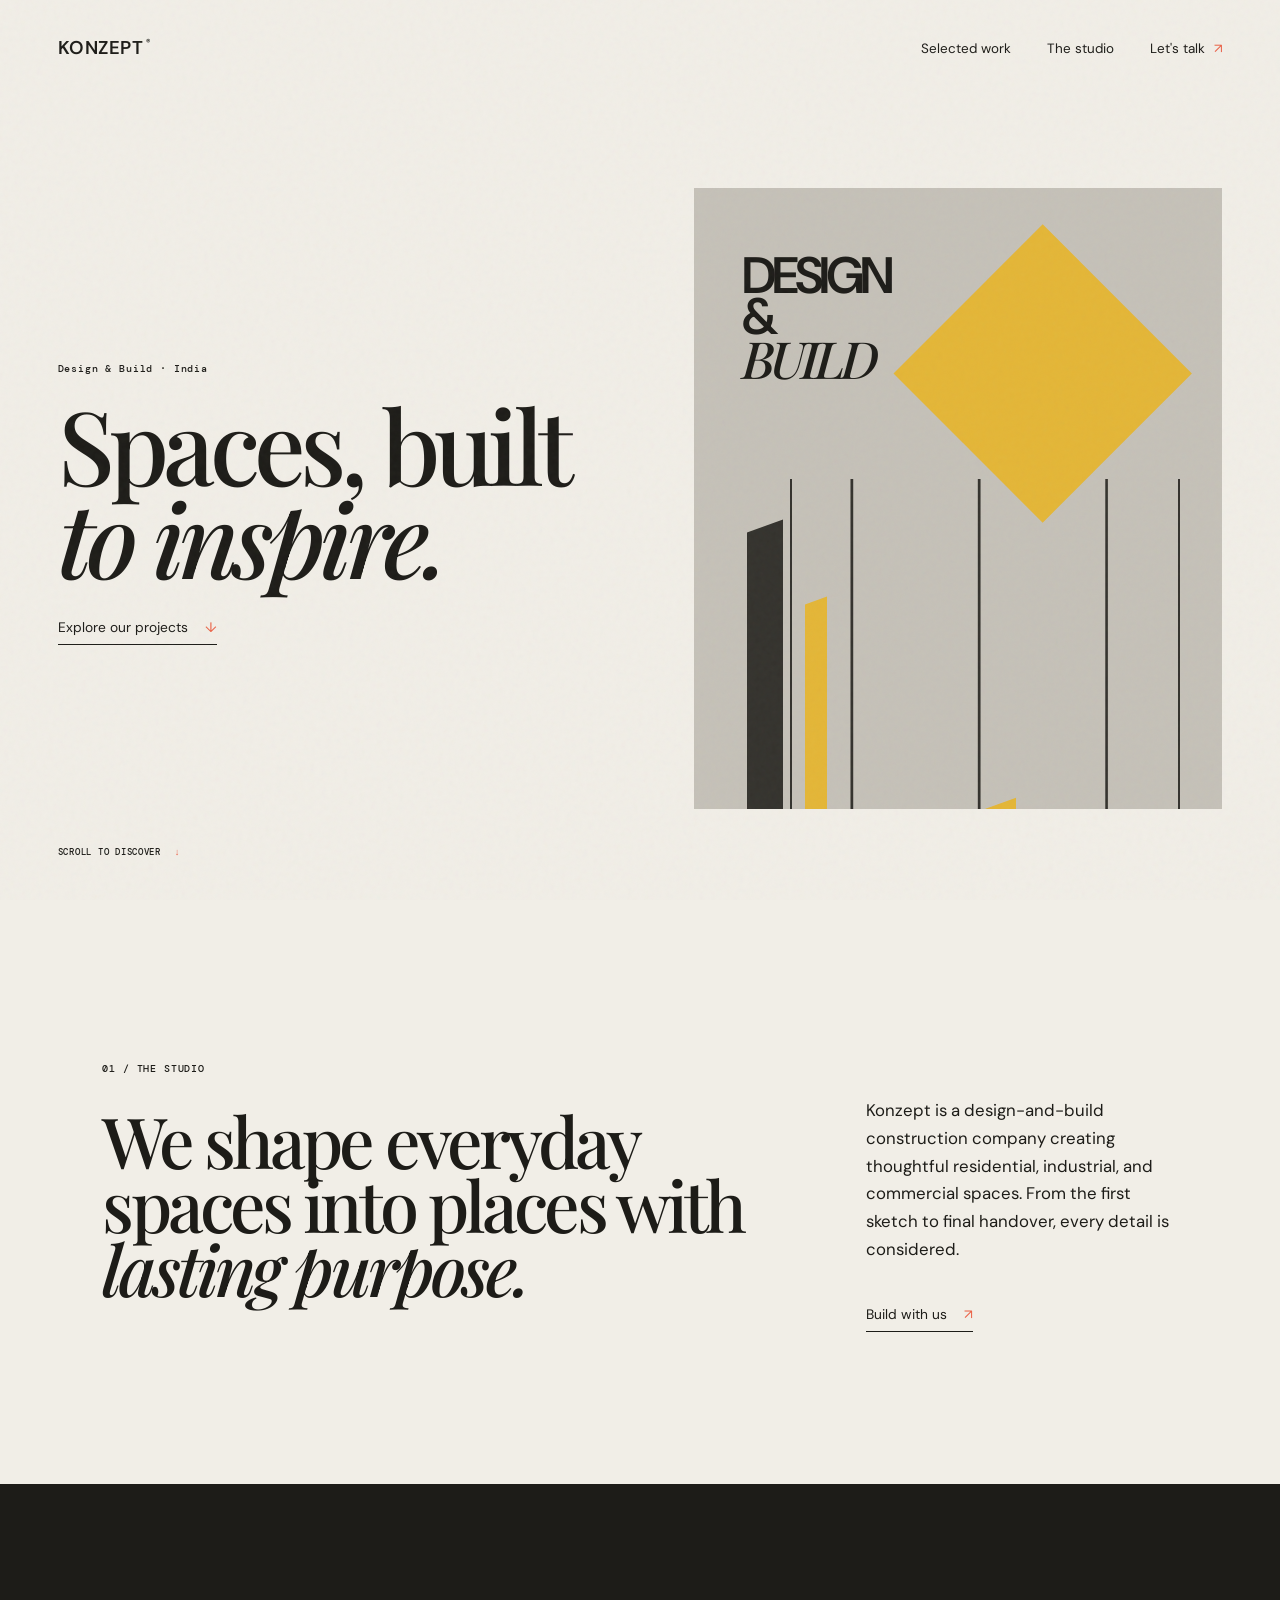
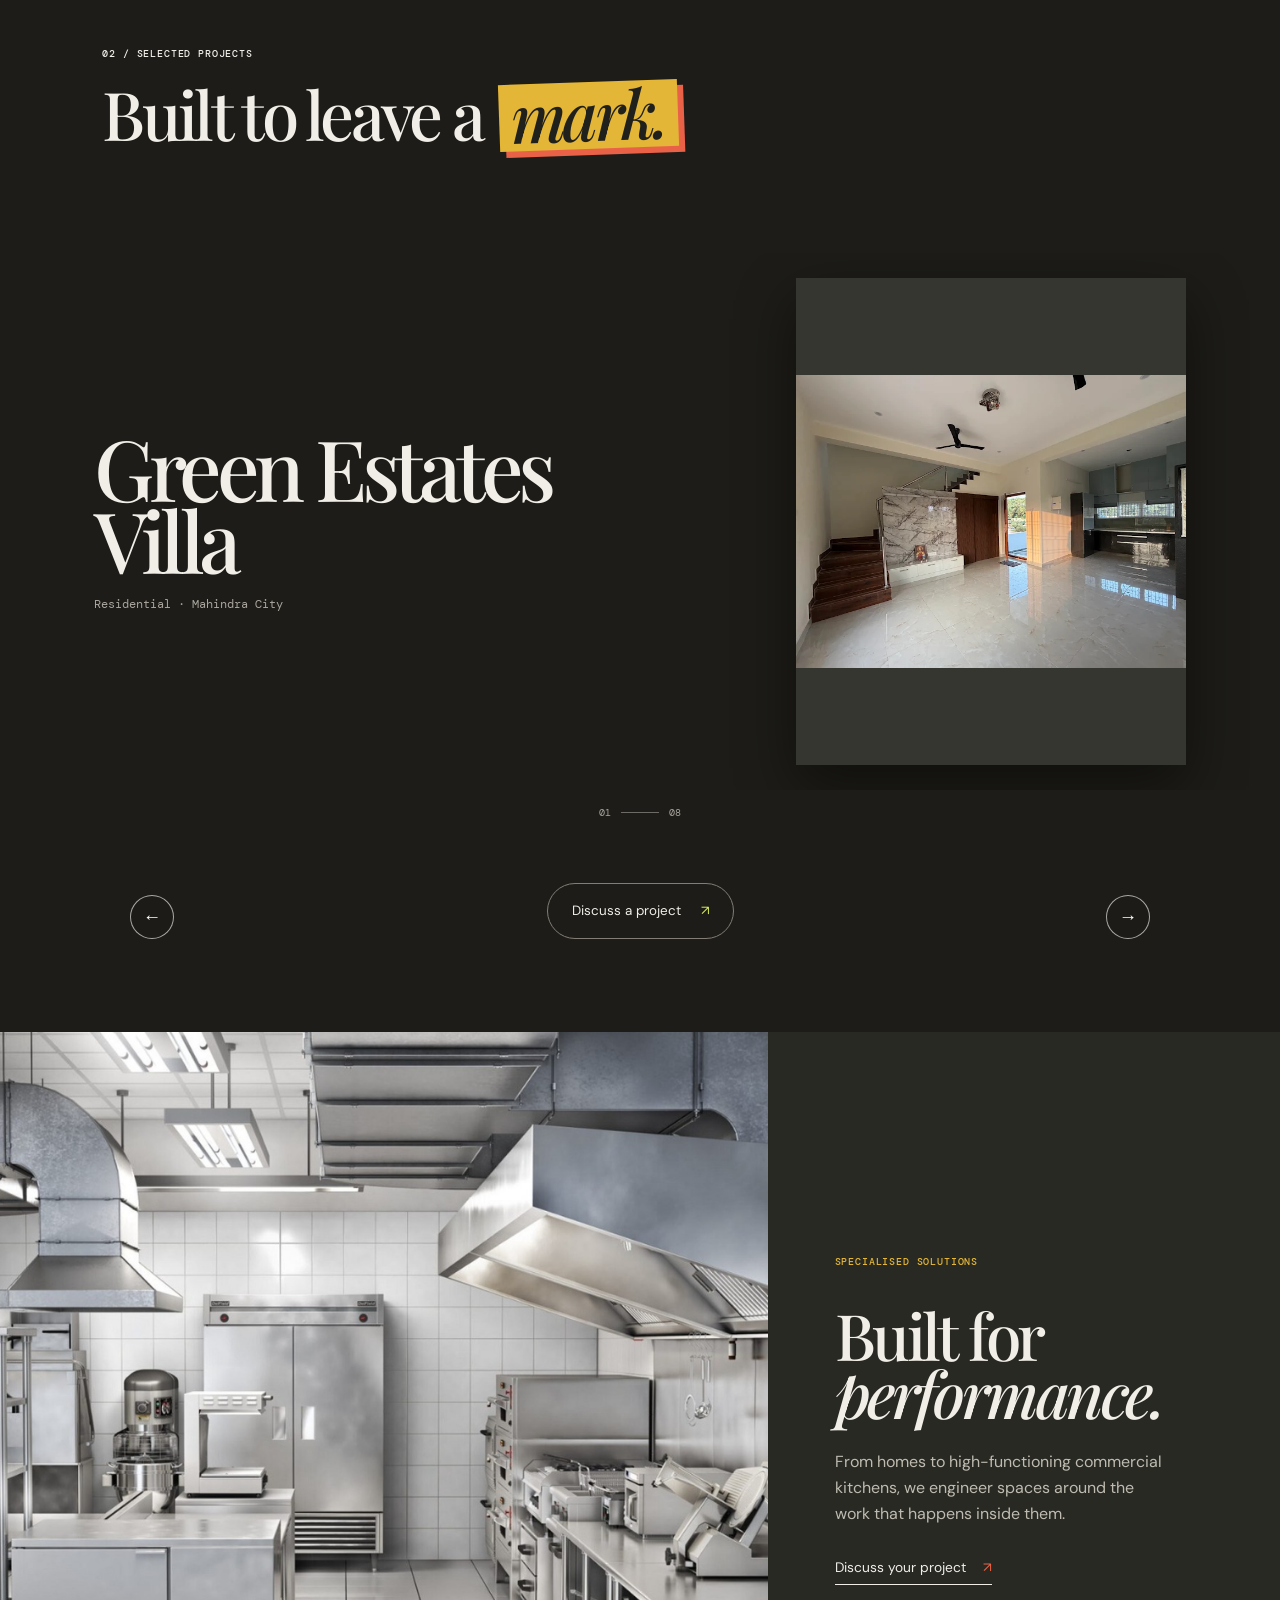
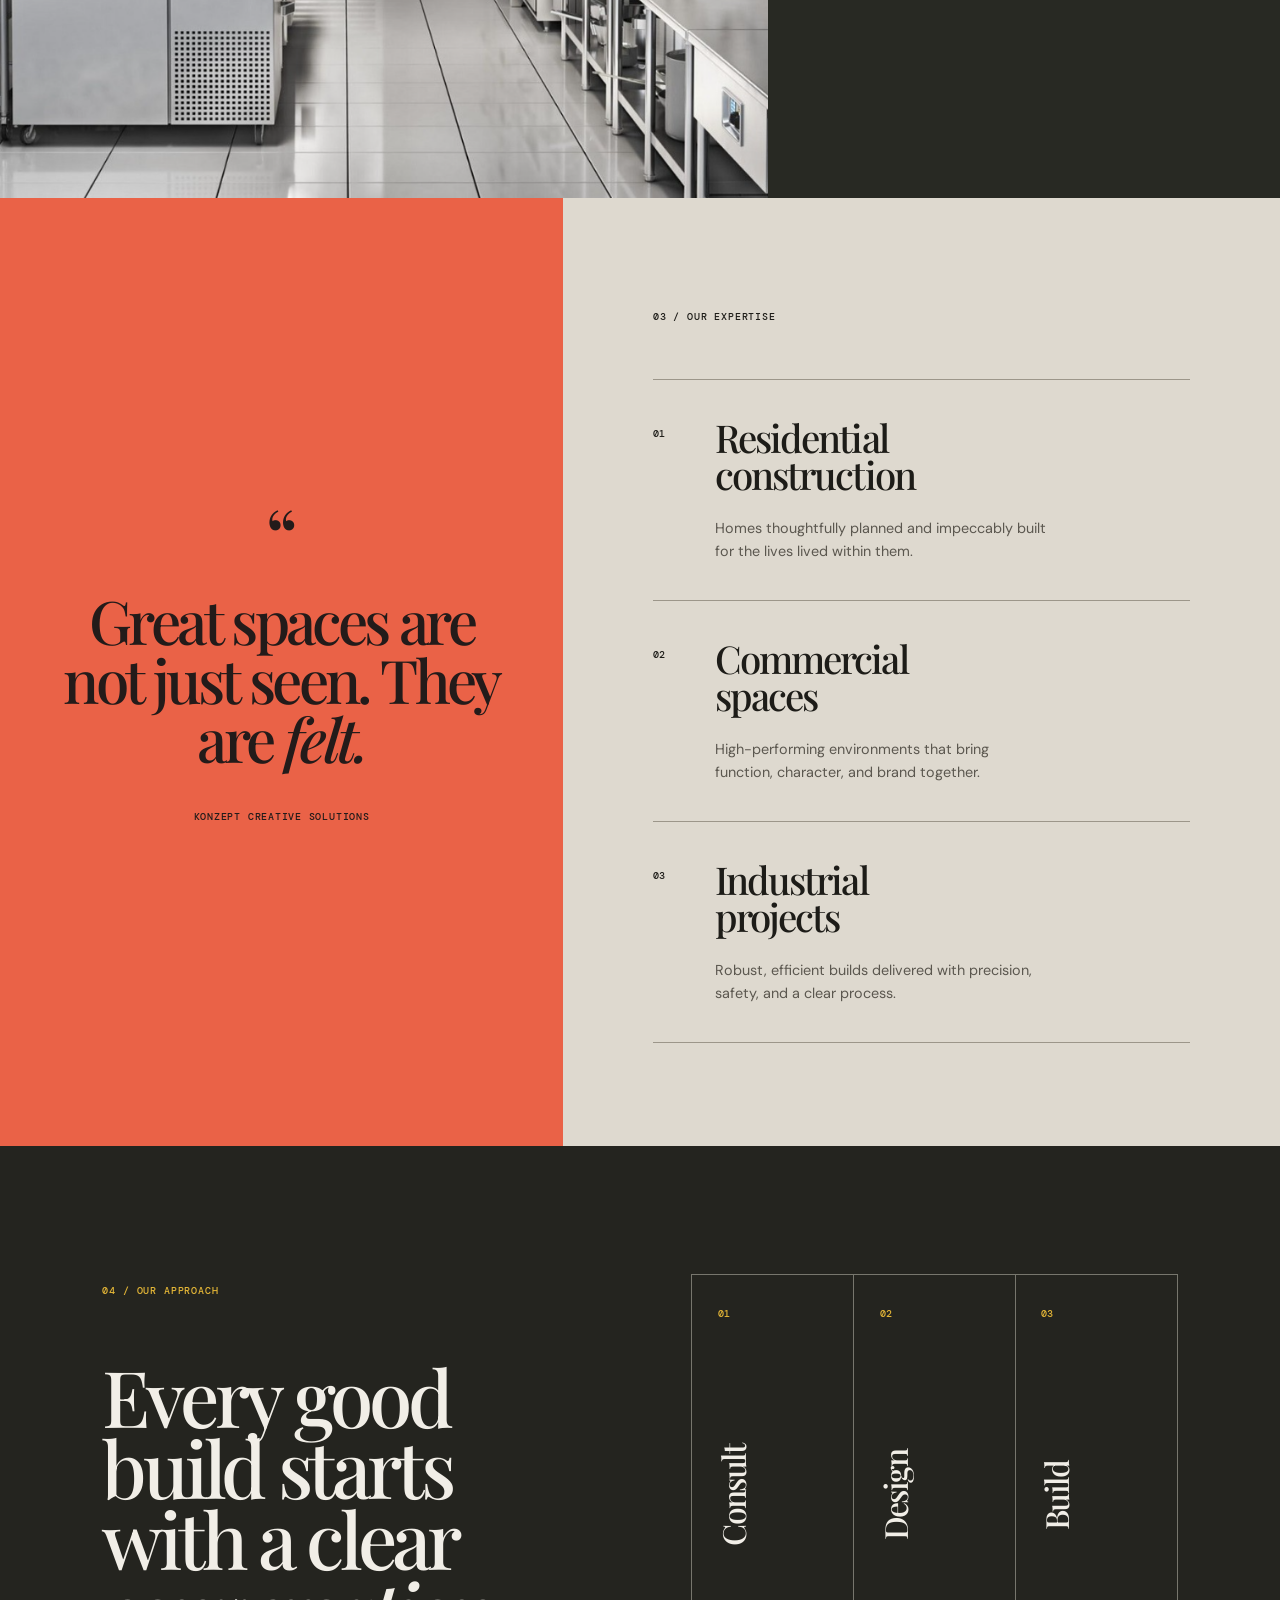
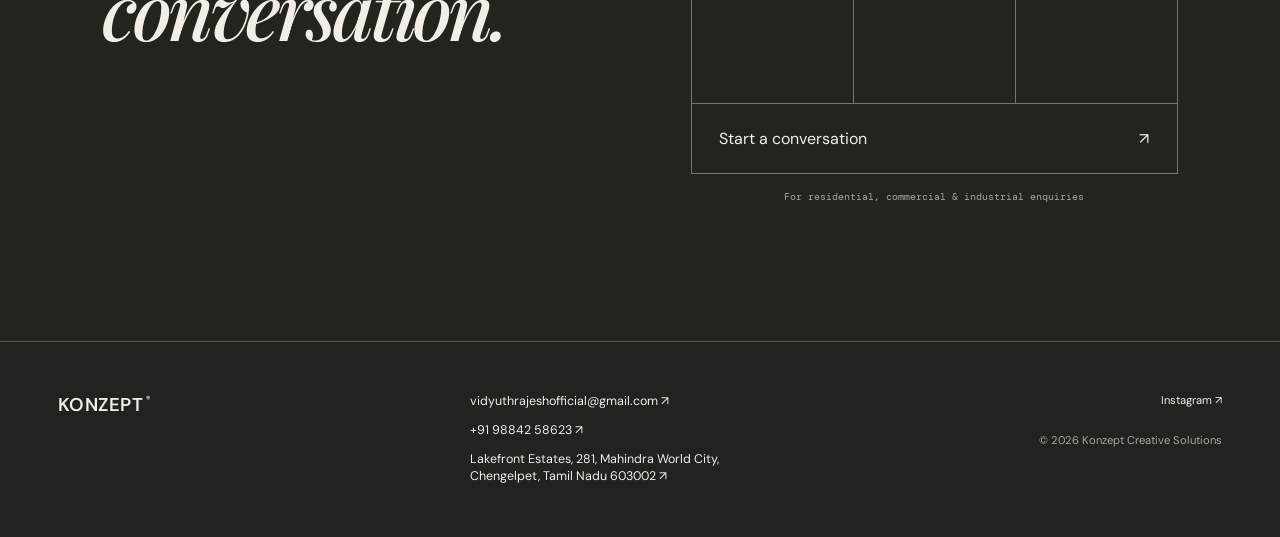
==== index.html @ f72405ba "ADDED Pictures" ====
<!doctype html>
<html lang="en">
  <head>
    <meta charset="UTF-8" />
    <meta name="viewport" content="width=device-width, initial-scale=1.0" />
    <meta name="description" content="Konzept Creative Solutions — design and build, made to last." />
    <title>Konzept — Creative Solutions</title>
    <link rel="preconnect" href="https://fonts.googleapis.com" />
    <link rel="preconnect" href="https://fonts.gstatic.com" crossorigin />
    <link href="https://fonts.googleapis.com/css2?family=DM+Mono:wght@400;500&family=DM+Sans:wght@400;500;600&family=Playfair+Display:ital,wght@0,500;0,600;1,500;1,600&display=swap" rel="stylesheet" />
    <link rel="stylesheet" href="styles.css" />
    <link rel="stylesheet" href="construction.css" />
  </head>
  <body>
    <div class="noise"></div>
    <header class="site-header">
      <a class="brand" href="#top" aria-label="Konzept home">KONZEPT<span>®</span></a>
      <button class="menu-toggle" aria-label="Open menu" aria-expanded="false"><i></i><i></i></button>
      <nav class="nav" aria-label="Primary navigation">
        <a href="#work">Selected work</a><a href="#studio">The studio</a><a href="#contact">Let's talk <span>↗</span></a>
      </nav>
    </header>

    <main id="top">
      <section class="hero">
        <div class="hero-copy reveal">
          <p class="eyebrow">Design &amp; Build · India</p>
          <h1>Spaces, built <em>to inspire.</em></h1>
          <a class="text-link" href="#work">Explore our projects <b>↓</b></a>
        </div>
        <div class="hero-art reveal" aria-label="Abstract creative artwork">
          <span class="sun"></span><span class="arch arch-one"></span><span class="arch arch-two"></span><span class="hero-type">DESIGN<br/>&amp;<br/><i>BUILD</i></span>
        </div>
        <div class="scroll-note">SCROLL TO DISCOVER <span>↓</span></div>
      </section>

      <section class="intro section-pad" id="studio">
        <p class="section-label">01 / THE STUDIO</p>
        <div class="intro-grid">
          <h2>We shape everyday spaces into places with <em>lasting purpose.</em></h2>
          <div class="intro-side"><p>Konzept is a design-and-build construction company creating thoughtful residential, industrial, and commercial spaces. From the first sketch to final handover, every detail is considered.</p><a class="text-link" href="#contact">Build with us <b>↗</b></a></div>
        </div>
      </section>

      <section class="work" id="work">
        <div class="section-heading section-pad"><p class="section-label">02 / SELECTED PROJECTS</p><h2>Built to leave a <em class="mark-word">mark.</em></h2></div>
        <div class="project-grid project-slideshow" aria-roledescription="carousel" aria-label="Selected projects">
          <a class="project" data-project="0" href="#contact"><div class="project-image"><img src="demo1.webp" alt="Spacious residential interior completed by Konzept" /><span>01</span><strong>ESTATE</strong></div><div><h3>Green Estates Villa</h3><p>Residential · Mahindra City</p></div></a>
          <a class="project" data-project="1" href="#contact"><div class="project-image"><img src="demo2.webp" alt="Contemporary residence exterior completed by Konzept" /><span>02</span><strong>HOME</strong></div><div><h3>Contemporary Residence</h3><p>Residential · Design &amp; build</p></div></a>
          <a class="project" data-project="2" href="#contact"><div class="project-image"><img src="demo3.webp" alt="Premium villa exterior completed by Konzept" /><span>03</span><strong>VILLA</strong></div><div><h3>Premium Villa</h3><p>Architecture · Turnkey construction</p></div></a>
          <a class="project" data-project="3" href="#contact"><div class="project-image"><img src="demo4.jpeg" alt="Contemporary residence exterior completed by Konzept" /><span>04</span><strong>FORM</strong></div><div><h3>Contemporary Residence II</h3><p>Residential · Design &amp; build</p></div></a>
          <a class="project" data-project="4" href="#contact"><div class="project-image"><img src="demo5.jpeg" alt="Modern three-storey home completed by Konzept" /><span>05</span><strong>HOUSE</strong></div><div><h3>Modern Family Home</h3><p>Residential · Construction</p></div></a>
          <a class="project" data-project="5" href="#contact"><div class="project-image"><img src="demo6.jpeg" alt="New home handover completed by Konzept" /><span>06</span><strong>HANDOVER</strong></div><div><h3>New Home Handover</h3><p>Residential · Turnkey build</p></div></a>
          <a class="project" data-project="6" href="#contact"><div class="project-image"><img src="demo7.jpeg" alt="Residence elevation by Konzept" /><span>07</span><strong>LINEAR</strong></div><div><h3>Residence Elevation</h3><p>Architecture · Visualisation</p></div></a>
          <a class="project" data-project="7" href="#contact"><div class="project-image"><img src="demo8.jpeg" alt="Urban residence completed by Konzept" /><span>08</span><strong>URBAN</strong></div><div><h3>Urban Residence</h3><p>Residential · Construction</p></div></a>
        </div>
        <button type="button" class="slide-arrow slide-previous" aria-label="Previous project">←</button>
        <button type="button" class="slide-arrow slide-next" aria-label="Next project">→</button>
        <div class="slide-status"><span class="slide-current">01</span><i></i><span>08</span></div>
        <div class="work-cta"><a class="pill-link" href="#contact">Discuss a project <span>↗</span></a></div>
      </section>

      <section class="kitchen-feature">
        <div class="kitchen-image"><img src="autokitchen.png" alt="Professional automated kitchen installation" /></div>
        <div class="kitchen-copy"><p class="section-label">SPECIALISED SOLUTIONS</p><h2>Built for<br/><em>performance.</em></h2><p>From homes to high-functioning commercial kitchens, we engineer spaces around the work that happens inside them.</p><a class="text-link" href="#contact">Discuss your project <b>↗</b></a></div>
      </section>

      <section class="expertise-quote">
        <div class="quote-section"><p class="quote-mark">“</p><blockquote>Great spaces are not just seen. They are <em>felt.</em></blockquote><p class="quote-credit">KONZEPT CREATIVE SOLUTIONS</p></div>
        <div class="services">
          <p class="section-label">03 / OUR EXPERTISE</p>
          <div class="service-list">
            <div><span>01</span><h3>Residential<br/>construction</h3><p>Homes thoughtfully planned and impeccably built for the lives lived within them.</p></div>
            <div><span>02</span><h3>Commercial<br/>spaces</h3><p>High-performing environments that bring function, character, and brand together.</p></div>
            <div><span>03</span><h3>Industrial<br/>projects</h3><p>Robust, efficient builds delivered with precision, safety, and a clear process.</p></div>
          </div>
        </div>
      </section>

      <section class="approach-contact" id="contact">
        <div class="approach-title"><p class="section-label">04 / OUR APPROACH</p><h2>Every good build starts with a clear <em>conversation.</em></h2></div>
        <div class="approach-side">
          <ol class="approach-steps">
            <li tabindex="0"><span>01</span><div><h3>Consult</h3><p>We understand your site, requirements, budget, and vision before a line is drawn.</p></div><b>↗</b></li>
            <li tabindex="0"><span>02</span><div><h3>Design</h3><p>We turn practical needs into a considered design direction and a clear build plan.</p></div><b>↗</b></li>
            <li tabindex="0"><span>03</span><div><h3>Build</h3><p>We deliver with craftsmanship, transparent communication, and attention to every finish.</p></div><b>↗</b></li>
          </ol>
          <a class="contact-button" href="mailto:vidyuthrajeshofficial@gmail.com">Start a conversation <span>↗</span></a>
          <p class="contact-note">For residential, commercial &amp; industrial enquiries</p>
        </div>
      </section>
    </main>
    <footer><a class="brand" href="#top">KONZEPT<span>®</span></a><div class="footer-contact"><a href="mailto:vidyuthrajeshofficial@gmail.com">vidyuthrajeshofficial@gmail.com ↗</a><a href="tel:+919884258623">+91 98842 58623 ↗</a><a href="https://maps.google.com/?q=Lakefront+Estates,+281,+Mahindra+World+City,+Chengelpet,+Tamil+Nadu+603002" target="_blank" rel="noreferrer">Lakefront Estates, 281, Mahindra World City,<br/>Chengelpet, Tamil Nadu 603002 ↗</a></div><div class="footer-meta"><a href="https://www.instagram.com/konzeptcreativesolutions/" target="_blank" rel="noreferrer">Instagram ↗</a><p>© 2026 Konzept Creative Solutions</p></div></footer>
    <script src="script.js"></script>
  </body>
</html>
---- styles.css ----
:root{--ink:#1d1c18;--paper:#f1eee7;--lime:#d7eb5a;--coral:#ea6247;--muted:#77746c}*{box-sizing:border-box}html{scroll-behavior:smooth}body{margin:0;background:var(--paper);color:var(--ink);font-family:'DM Sans',sans-serif}.noise{position:fixed;inset:0;opacity:.045;pointer-events:none;z-index:10;background-image:url("data:image/svg+xml,%3Csvg viewBox='0 0 180 180' xmlns='http://www.w3.org/2000/svg'%3E%3Cfilter id='n'%3E%3CfeTurbulence type='fractalNoise' baseFrequency='.9' numOctaves='4' stitchTiles='stitch'/%3E%3C/filter%3E%3Crect width='100%25' height='100%25' filter='url(%23n)' opacity='.85'/%3E%3C/svg%3E")}.site-header{height:96px;display:flex;align-items:center;justify-content:space-between;padding:0 4.5vw;position:absolute;z-index:4;width:100%}.brand{font-size:1.16rem;font-weight:600;letter-spacing:.03em;color:inherit;text-decoration:none}.brand span{font-size:.47em;vertical-align:top;margin-left:2px}.nav{display:flex;gap:2.25rem;font-size:.84rem}.nav a,.text-link{color:inherit;text-decoration:none}.nav span,.text-link b{font-weight:400;color:var(--coral);margin-left:.35rem}.menu-toggle{display:none}.hero{min-height:100vh;padding:160px 4.5vw 5vw;display:grid;grid-template-columns:1.04fr .96fr;align-items:center;gap:5vw;position:relative;overflow:hidden}.eyebrow,.section-label{font:500 .65rem 'DM Mono',monospace;letter-spacing:.08em}.hero h1,h2{font-family:'Playfair Display',serif;font-weight:500;letter-spacing:-.055em;line-height:.91;margin:1.4rem 0 2rem}.hero h1{font-size:clamp(4rem,8vw,8.5rem);max-width:690px}.hero h1 em,h2 em,blockquote em{font-weight:500}.text-link{display:inline-flex;border-bottom:1px solid var(--ink);padding-bottom:.5rem;font-size:.86rem;gap:.75rem}.hero-art{height:min(69vh,660px);background:#d1a7d9;position:relative;overflow:hidden}.hero-art:after{content:'';position:absolute;width:65%;height:45%;border:1px solid #1d1c18;right:-8%;bottom:-14%;border-radius:50% 50% 0 0}.sun{position:absolute;width:40%;aspect-ratio:1;border-radius:50%;background:var(--lime);right:14%;top:13%}.arch{position:absolute;border:clamp(18px,3vw,45px) solid var(--coral);width:62%;height:72%;left:10%;bottom:-18%;border-radius:50% 50% 0 0}.arch-two{width:40%;height:47%;left:21%;bottom:-8%;border-color:var(--paper)}.hero-type{position:absolute;z-index:1;left:9%;top:11%;font-size:clamp(1.8rem,4vw,4.2rem);line-height:.8;font-weight:600;letter-spacing:-.08em}.hero-type i{font-family:'Playfair Display',serif;font-weight:500}.hero-art p{position:absolute;bottom:1.5rem;right:1.5rem;z-index:2;font:500 .58rem 'DM Mono';letter-spacing:.06em}.scroll-note{position:absolute;bottom:2.6rem;left:4.5vw;font:500 .58rem 'DM Mono';letter-spacing:.08em}.scroll-note span{color:var(--coral);margin-left:.5rem}.section-pad{padding:9.5rem 8vw}.intro-grid{display:grid;grid-template-columns:1.35fr .65fr;gap:9vw;align-items:end}.intro h2,.section-heading h2,.process h2{font-size:clamp(2.9rem,5.5vw,6rem)}.intro-side{max-width:370px}.intro-side p{font-size:1.05rem;line-height:1.65;margin:0 0 2.5rem}.work{background:var(--ink);color:var(--paper);padding-bottom:7rem}.section-heading{padding-bottom:4.5rem}.project-grid{display:grid;grid-template-columns:1.1fr .9fr;gap:4vw;padding:0 4.5vw}.project{color:inherit;text-decoration:none}.project-tall{grid-row:span 2}.project-image{height:37vw;min-height:410px;position:relative;overflow:hidden;margin-bottom:1.25rem;display:flex;align-items:center;justify-content:center}.project-tall .project-image{height:57vw;min-height:620px}.project-image span{position:absolute;top:1.25rem;left:1.25rem;font:500 .6rem 'DM Mono';z-index:1}.project-image strong{font-family:'Playfair Display';font-size:clamp(3rem,8vw,7rem);letter-spacing:-.1em;font-weight:500}.p-one .project-image{background:linear-gradient(145deg,#ef8879,#c9473d)}.p-one .project-image:after{content:'✳';position:absolute;font-size:21vw;color:#f8c4b5;top:-7%;right:-4%;line-height:1}.p-two .project-image{background:#b8caa4;color:#263625}.p-three .project-image{background:#b7a4c8;color:#171526}.p-three .project-image:before{content:'';position:absolute;width:120%;height:46%;background:#e9de60;transform:rotate(-19deg)}.p-three strong{z-index:1}.project h3{font-family:'Playfair Display';font-size:1.55rem;font-weight:500;margin:0 0 .2rem}.project p{font:400 .65rem 'DM Mono';margin:0;color:#aaa69e}.work-cta{text-align:center;padding-top:5rem}.pill-link{color:var(--paper);text-decoration:none;border:1px solid #827e75;border-radius:100px;padding:1.15rem 1.5rem;font-size:.84rem}.pill-link span{color:var(--lime);padding-left:1rem}.services{background:var(--lime)}.service-list{margin-top:4rem;border-top:1px solid #858d49}.service-list>div{display:grid;grid-template-columns:.5fr 1fr 1fr;gap:2rem;border-bottom:1px solid #858d49;padding:2.1rem 0}.service-list span{font:500 .6rem 'DM Mono';padding-top:.5rem}.service-list h3{font-family:'Playfair Display';font-weight:500;font-size:clamp(1.7rem,3vw,3rem);line-height:.97;margin:0;letter-spacing:-.05em}.service-list p{max-width:260px;line-height:1.55;color:#3d4523;font-size:.9rem;margin:0}.quote-section{padding:11vw 14vw;background:var(--coral);color:#231b1a;text-align:center}.quote-mark{font:5rem 'Playfair Display';line-height:.6;margin:0}.quote-section blockquote{font:500 clamp(2.5rem,5vw,5.4rem)/.98 'Playfair Display';letter-spacing:-.06em;margin:2rem auto;max-width:1000px}.quote-credit{font:500 .6rem 'DM Mono';letter-spacing:.08em}.process-grid{display:grid;grid-template-columns:1fr 1fr;gap:8vw;margin-top:4rem}.process h2{margin:0}.process ol{margin:0;padding:0;list-style:none}.process li{display:grid;grid-template-columns:55px 1fr;gap:1rem;padding:0 0 2rem;margin-bottom:2rem;border-bottom:1px solid #c7c3b8}.process li span{font:500 .6rem 'DM Mono';padding-top:.35rem}.process li h3{font:500 1.8rem 'Playfair Display';margin:0 0 .5rem}.process li p{line-height:1.55;color:var(--muted);margin:0;max-width:320px;font-size:.9rem}.contact{background:#22221e;color:var(--paper);padding:11vw 8vw 5vw;min-height:88vh;display:flex;flex-direction:column;align-items:flex-start}.contact h2{font-size:clamp(4rem,9vw,9.5rem);margin:3rem 0 3.5rem}.contact-button{font-size:1rem;color:var(--ink);background:var(--lime);padding:1.25rem 1.55rem;text-decoration:none;border-radius:100px}.contact-button span{padding-left:2.4rem}.contact-note{margin-top:auto;color:#aaa69e;font:400 .65rem 'DM Mono'}.contact .section-label{color:var(--lime)}footer{background:#22221e;color:var(--paper);border-top:1px solid #55554d;padding:2rem 4.5vw;display:flex;justify-content:space-between;align-items:center;font-size:.7rem}footer p{color:#aaa69e}footer a{color:inherit;text-decoration:none}.reveal{animation:appear .9s both}@keyframes appear{from{opacity:0;transform:translateY(20px)}to{opacity:1;transform:none}}@media(max-width:700px){.site-header{height:75px;padding:0 6vw}.nav{display:none}.menu-toggle{display:flex;background:transparent;border:0;flex-direction:column;gap:5px;padding:8px}.menu-toggle i{display:block;background:var(--ink);height:1px;width:24px}.hero{padding:116px 6vw 5vw;grid-template-columns:1fr;gap:3rem}.hero h1{font-size:4.25rem;margin-top:1rem}.hero-art{height:57vh}.scroll-note{display:none}.section-pad{padding:5.7rem 6vw}.intro-grid,.process-grid{grid-template-columns:1fr;gap:2.5rem}.intro h2,.section-heading h2,.process h2{font-size:3.15rem}.project-grid{grid-template-columns:1fr;padding:0 6vw;gap:3.5rem}.project-tall .project-image,.project-image{height:115vw;min-height:0}.service-list>div{grid-template-columns:28px 1fr;gap:.9rem;padding:1.8rem 0}.service-list p{grid-column:2}.quote-section{padding:19vw 8vw}.contact{padding:21vw 6vw 8vw;min-height:75vh}.contact h2{font-size:4rem}footer{padding:1.75rem 6vw;flex-wrap:wrap;gap:1rem}footer p{order:3;width:100%;margin:0}}
---- construction.css ----
/* Construction-focused visual treatment */
.hero-art { background: #c5c1b8; }
.sun { background: #e4b637; border-radius: 0; transform: rotate(45deg); }
.arch { border-color: #34322d; border-radius: 0; border-width: 0 0 36px 36px; transform: skewY(-20deg); }
.arch-two { border-color: #e4b637; border-width: 0 0 22px 22px; }
.hero-art:after { width: 73%; height: 65%; border: 0; border-left: 2px solid #34322d; border-right: 2px solid #34322d; border-radius: 0; right: 8%; bottom: -12%; background: repeating-linear-gradient(90deg, transparent 0 15%, #34322d 15.3% 15.7%, transparent 16% 33%); }
.p-one .project-image { background: linear-gradient(135deg, #40443f 0 57%, #d0c5ae 57%); color: #f0eee7; }
.p-one .project-image:after { content: ''; font-size: 0; width: 45%; height: 70%; top: 19%; right: 9%; border: 5px solid #e4b637; background: repeating-linear-gradient(90deg, transparent 0 19%, #e4b637 19.5% 21%, transparent 21% 39%), repeating-linear-gradient(0deg, transparent 0 18%, #e4b637 18.5% 20%, transparent 20% 37%); }
.p-two .project-image { background: #e4b637; color: #272822; }
.p-two .project-image:before { content: ''; position: absolute; width: 72%; height: 58%; border: 12px solid #272822; transform: skewY(-9deg); background: repeating-linear-gradient(90deg, transparent 0 23%, #272822 23% 25%, transparent 25% 48%); }
.p-two strong { position: relative; z-index: 1; }
.p-three .project-image { background: #4f5b5b; color: #f1eee7; }
.p-three .project-image:before { background: #e4b637; height: 24%; transform: rotate(-12deg); }
.p-three .project-image:after { content: ''; position: absolute; inset: 18% 19%; border: 2px solid #f1eee7; background: repeating-linear-gradient(90deg, transparent 0 19%, #f1eee7 19% 20%, transparent 20% 39%), repeating-linear-gradient(0deg, transparent 0 23%, #f1eee7 23% 24%, transparent 24% 47%); }
.p-three strong { z-index: 1; }
.project-image img { filter: saturate(.92) contrast(1.02); }
.project-image strong { display: block; position: relative; z-index: 2; color: #252620; font-family: 'Playfair Display', serif; font-size: clamp(3.2rem, 7vw, 6.5rem); font-weight: 500; letter-spacing: -.075em; text-shadow: 0 1px 0 #f3eee4aa; }
.p-one .project-image::after, .p-two .project-image::before, .p-three .project-image::before, .p-three .project-image::after { display: none; }
.p-two .project-image { background: #d6d2c8; color: #24241f; }
.project-image img { position: absolute; inset: 0; width: 100%; height: 100%; object-fit: cover; z-index: 0; transition: transform .6s ease; }
.project:hover .project-image img { transform: scale(1.045); }
.project-image::before, .project-image::after { z-index: 1; }
.project-image span, .project-image strong { position: relative; z-index: 2; text-shadow: 0 2px 16px rgba(245, 241, 241, 0.6); }
.p-one .project-image::after, .p-two .project-image::before, .p-three .project-image::before, .p-three .project-image::after { opacity: .22; }
.kitchen-feature { display: grid; grid-template-columns: 1.2fr .8fr; background: #282923; color: #f1eee7; }
.kitchen-image { min-height: 590px; overflow: hidden; }
.kitchen-image img { width: 100%; height: 100%; object-fit: cover; display: block; }
.kitchen-copy { padding: 12% 13%; display: flex; flex-direction: column; align-items: flex-start; justify-content: center; }
.kitchen-copy .section-label { color: #e4b637; }
.kitchen-copy h2 { font-size: clamp(3rem, 5vw, 5.4rem); margin: 1.7rem 0; }
.kitchen-copy > p:not(.section-label) { max-width: 330px; color: #bfbbb1; line-height: 1.6; margin: 0 0 2rem; }
.kitchen-copy .text-link { color: #f1eee7; border-color: #f1eee7; }
.services { background: #ded9cf; }
.service-list, .service-list > div { border-color: #9c968a; }
.service-list p { color: #5b574f; }
.contact-button, .contact .section-label { color: #24241f; background: #e4b637; }
.contact .section-label { background: transparent; }
.approach-contact { display: grid; grid-template-columns: 1fr 1fr; gap: 8vw; padding: 10vw 8vw; background: #24241f; color: #f1eee7; }
.approach-title .section-label { color: #e4b637; }
.approach-title h2 { font-size: clamp(3.5rem, 6.1vw, 6.8rem); margin: 4rem 0 0; max-width: 630px; }
.approach-side { padding-top: 4.4rem; }
.approach-steps { padding: 0; margin: 0 0 2.5rem; list-style: none; border-top: 1px solid #5b5b51; }
.approach-steps li { display: grid; grid-template-columns: 48px 1fr 20px; column-gap: 1rem; align-items: start; padding: 1.85rem 0; border-bottom: 1px solid #5b5b51; cursor: pointer; transition: color .25s ease, padding .3s ease; }
.approach-steps li > span { font: 500 .6rem 'DM Mono', monospace; color: #e4b637; padding-top: .5rem; }
.approach-steps h3 { margin: 0; font: 500 clamp(2rem, 3vw, 3rem)/.95 'Playfair Display', serif; letter-spacing: -.05em; }
.approach-steps p { max-height: 0; overflow: hidden; opacity: 0; margin: 0; max-width: 390px; color: #c5c1b7; line-height: 1.55; font-size: .92rem; transition: max-height .4s ease, opacity .25s ease, margin .35s ease; }
.approach-steps b { font-size: 1rem; color: #e4b637; opacity: 0; transform: translate(-6px, 6px); transition: opacity .25s ease, transform .25s ease; }
.approach-steps li:hover, .approach-steps li:focus, .approach-steps li.is-active { padding-top: 2.15rem; padding-bottom: 2.15rem; outline: none; }
.approach-steps li:hover p, .approach-steps li:focus p, .approach-steps li.is-active p { max-height: 100px; opacity: 1; margin-top: .75rem; }
.approach-steps li:hover b, .approach-steps li:focus b, .approach-steps li.is-active b { opacity: 1; transform: translate(0, 6px); }
.approach-side .contact-button { display: inline-block; background: #e4b637; color: #24241f; }
.approach-side .contact-note { margin-top: 1.25rem; color: #aaa69e; font: 400 .65rem 'DM Mono', monospace; }
footer { align-items: flex-start; padding-top: 3.2rem; padding-bottom: 3.2rem; }
.footer-contact { display: flex; flex-direction: column; gap: .7rem; font-size: .78rem; line-height: 1.4; }
.footer-contact a { color: #f1eee7; }
.footer-meta { display: flex; flex-direction: column; gap: 1.6rem; align-items: flex-end; }
.footer-meta p { margin: 0; }
@media (max-width: 700px) { .kitchen-feature { grid-template-columns: 1fr; } .kitchen-image { min-height: 440px; } .kitchen-copy { padding: 5.7rem 6vw; } }
@media (max-width: 700px) { .approach-contact { grid-template-columns: 1fr; padding: 6rem 6vw; gap: 2rem; } .approach-title h2 { margin-top: 2.4rem; } .approach-side { padding-top: 0; } footer { flex-direction: column; } .footer-meta { align-items: flex-start; gap: .7rem; } }

/* Horizontal process accordion */
.approach-side { padding-top: 0; align-self: center; }
.approach-steps { display: flex; height: 430px; border: 1px solid #77766d; margin-bottom: 0; overflow: hidden; }
.approach-steps li { min-width: 0; flex: 1; display: flex; grid-template-columns: none; flex-direction: column; justify-content: space-between; gap: 0; padding: 2rem 1.6rem; border: 0; border-right: 1px solid #77766d; transition: flex .7s cubic-bezier(.22,1,.36,1), background .45s ease, padding .7s cubic-bezier(.22,1,.36,1); }
.approach-steps li:last-child { border-right: 0; }
.approach-steps li > span { padding: 0; }
.approach-steps li div { display: flex; flex-direction: column; justify-content: center; height: 100%; transition: transform .6s cubic-bezier(.22,1,.36,1); }
.approach-steps h3 { font-size: clamp(1.55rem, 2.5vw, 2.7rem); white-space: nowrap; transition: font-size .5s cubic-bezier(.22,1,.36,1), opacity .3s ease; }
.approach-steps li:not(.is-active) h3 { writing-mode: vertical-rl; text-orientation: mixed; transform: rotate(180deg); }
.approach-steps p { font-size: 1rem; max-width: 360px; transition: max-height .5s cubic-bezier(.22,1,.36,1), opacity .3s ease, margin .5s cubic-bezier(.22,1,.36,1); }
.approach-steps b { display: none; }
.approach-steps li.is-active, .approach-steps li:hover, .approach-steps li:focus { flex: 4.5; background: #e4b637; color: #24241f; padding: 2.5rem 3rem; }
.approach-steps li.is-active > span, .approach-steps li:hover > span, .approach-steps li:focus > span { color: #24241f; }
.approach-steps li.is-active h3, .approach-steps li:hover h3, .approach-steps li:focus h3 { font-size: clamp(2.5rem, 4vw, 4.2rem); writing-mode: horizontal-tb; transform: none; white-space: normal; }
.approach-steps li.is-active p, .approach-steps li:hover p, .approach-steps li:focus p { max-height: 130px; opacity: 1; margin-top: 1rem; color: #3e3927; }
.approach-side .contact-button { display: flex; width: 100%; align-items: center; justify-content: space-between; border-radius: 0; padding: 1.5rem 1.7rem; background: transparent; border: 1px solid #77766d; border-top: 0; color: #f1eee7; transition: background .25s ease, color .25s ease; }
.approach-side .contact-button:hover { background: #f1eee7; color: #24241f; }
.approach-side .contact-button span { padding-left: 0; }
.approach-side .contact-note { text-align: center; margin-top: 1rem; }
@media (max-width: 700px) { .approach-steps { height: 400px; } .approach-steps li { padding: 1.4rem .75rem; } .approach-steps li.is-active, .approach-steps li:hover, .approach-steps li:focus { flex: 4; padding: 1.7rem 1.25rem; } .approach-steps h3 { font-size: 1.15rem; writing-mode: vertical-rl; transform: rotate(180deg); } .approach-steps li.is-active h3, .approach-steps li:hover h3, .approach-steps li:focus h3 { font-size: 2rem; writing-mode: horizontal-tb; transform: none; white-space: normal; } .approach-steps p { font-size: .88rem; } }

.project-image strong { color: #fff; background: transparent; padding: 0; line-height: .78; text-shadow: 0 2px 16px #0009; }

/* Expertise and statement as one composed section */
.expertise-quote { display: grid; grid-template-columns: .88fr 1.12fr; }
.expertise-quote .quote-section { display: flex; flex-direction: column; justify-content: center; padding: 10% 11%; min-height: 100%; }
.expertise-quote .quote-section blockquote { font-size: clamp(2.8rem, 4.7vw, 5.2rem); }
.expertise-quote .services { padding: 8vw 7vw; }
.expertise-quote .service-list { margin-top: 3.5rem; }
.expertise-quote .service-list > div { grid-template-columns: 38px 1fr; gap: 1.5rem; padding: 2.4rem 0; }
.expertise-quote .service-list p { grid-column: 2; max-width: 335px; }
@media (max-width: 850px) { .expertise-quote { grid-template-columns: 1fr; } .expertise-quote .quote-section { min-height: 500px; } }

/* Layered project-tile showcase */
.project-grid { position: relative; display: block; height: min(52vw, 690px); padding: 0 8vw; }
.project { position: absolute; width: 43%; transition: transform .55s cubic-bezier(.22,1,.36,1), filter .45s ease, opacity .45s ease; transform-origin: center bottom; }
.project-tall { grid-row: auto; }
.project .project-image, .project-tall .project-image { height: min(39vw, 510px); min-height: 0; margin-bottom: 1.05rem; box-shadow: 0 18px 45px #0004; }
.p-one { z-index: 3; left: 28.5%; top: 0; }
.p-two { z-index: 2; left: 8%; top: 9%; transform: rotate(-4deg); }
.p-three { z-index: 1; right: 8%; top: 9%; transform: rotate(4deg); }
.project-grid:has(.project:hover) .project { filter: brightness(.48) saturate(.72); opacity: .78; }
.project-grid .project:hover { z-index: 5; filter: brightness(1.05) saturate(1.04); opacity: 1; transform: translateY(-18px) scale(1.035) rotate(0); }
.project-grid .project:hover .project-image { box-shadow: 0 30px 65px #0009; }
@media (max-width: 700px) { .project-grid { display: grid; height: auto; padding: 0 6vw; } .project { position: static; width: auto; transform: none; } .project .project-image, .project-tall .project-image { height: 115vw; } .project-grid:has(.project:hover) .project { filter: none; opacity: 1; } .project-grid .project:hover { transform: none; } }

/* 3D circular project carousel */
.project-grid { perspective: 1500px; transform-style: preserve-3d; }
.project-grid .project { left: 50%; right: auto; top: 2%; width: 42%; opacity: .58; filter: brightness(.7) saturate(.72); transform-style: preserve-3d; transition: transform .85s cubic-bezier(.22,1,.36,1), filter .55s ease, opacity .55s ease; }
.project-grid .p-one { z-index: 3; transform: translateX(-50%) translateZ(150px) rotateY(0deg); }
.project-grid .p-two { z-index: 2; transform: translateX(-137%) translateZ(-80px) rotateY(49deg); }
.project-grid .p-three { z-index: 1; transform: translateX(37%) translateZ(-80px) rotateY(-49deg); }
.project-grid.project-one .p-one, .project-grid.project-two .p-two, .project-grid.project-three .p-three { z-index: 4; opacity: 1; filter: brightness(1.04) saturate(1.04); transform: translateX(-50%) translateZ(150px) rotateY(0deg); }
.project-grid.project-one .p-two, .project-grid.project-two .p-three, .project-grid.project-three .p-one { z-index: 2; transform: translateX(-137%) translateZ(-80px) rotateY(49deg); }
.project-grid.project-one .p-three, .project-grid.project-two .p-one, .project-grid.project-three .p-two { z-index: 1; transform: translateX(37%) translateZ(-80px) rotateY(-49deg); }
.project-grid .project:hover { opacity: 1; }
@media (min-width: 701px) { .project-grid { perspective-origin: 50% 42%; } }
@media (max-width: 700px) { .project-grid .project, .project-grid .p-one, .project-grid .p-two, .project-grid .p-three, .project-grid.project-one .p-one, .project-grid.project-two .p-two, .project-grid.project-three .p-three { position: static; width: auto; opacity: 1; filter: none; transform: none; } }

/* Compact project flashcards — reveal the photograph on selection */
@media (min-width: 701px) {
  .project-grid { height: min(39vw, 510px); }
  .project-grid .project { width: 32%; top: 2%; opacity: 1; filter: none; }
  .project-grid .project .project-image, .project-grid .project-tall .project-image { height: min(31vw, 400px); background: #353631; }
  .project-grid .project-image img { opacity: 0; filter: none; transition: opacity .55s ease, transform .7s cubic-bezier(.22,1,.36,1); }
  .project-grid .p-one .project-image { background: #51615e; }
  .project-grid .p-two .project-image { background: #b68e43; }
  .project-grid .p-three .project-image { background: #5d6263; }
  .project-grid .p-one { transform: translateX(-50%) translateZ(82px) rotateY(0deg); }
  .project-grid .p-two { transform: translateX(-138%) translateZ(-42px) rotateY(38deg); }
  .project-grid .p-three { transform: translateX(38%) translateZ(-42px) rotateY(-38deg); }
  .project-grid.project-one .p-one, .project-grid.project-two .p-two, .project-grid.project-three .p-three { transform: translateX(-50%) translateZ(90px) rotateY(0deg) translateY(-8px); }
  .project-grid.project-one .p-two, .project-grid.project-two .p-three, .project-grid.project-three .p-one { transform: translateX(-138%) translateZ(-42px) rotateY(38deg); }
  .project-grid.project-one .p-three, .project-grid.project-two .p-one, .project-grid.project-three .p-two { transform: translateX(38%) translateZ(-42px) rotateY(-38deg); }
  .project-grid.project-one .p-one .project-image img, .project-grid.project-two .p-two .project-image img, .project-grid.project-three .p-three .project-image img { opacity: 1; transform: scale(1.025); }
  .project-grid .project:hover { filter: none; opacity: 1; transform-origin: center bottom; }
}

/* Eight-project carousel: one feature card and two adjacent flashcards. */
@media (min-width: 701px) {
  .project-grid { height: min(41vw, 535px); }
  .project-grid .project { left: 50%; top: 2%; width: 32%; opacity: 0; filter: none; pointer-events: none; z-index: 0; }
  .project-grid .project.is-visible { opacity: 1; pointer-events: auto; }
  .project-grid .project .project-image { height: min(31vw, 400px); min-height: 0; background: #4d5e5c; }
  .project-grid .project:nth-child(2n) .project-image { background: #b68e43; }
  .project-grid .project:nth-child(3n) .project-image { background: #5e6465; }
  .project-grid .project-image img { opacity: 0; transition: opacity .55s ease, transform .75s cubic-bezier(.22,1,.36,1); }
  .project-grid .project.is-selected { z-index: 3; }
  .project-grid .project.is-selected .project-image img { opacity: 1; transform: scale(1.02); }
  .project-grid .project.is-selected .project-image { box-shadow: 0 22px 55px #0007; }
}
.carousel-controls { display: flex; align-items: center; justify-content: center; gap: 1.3rem; padding-top: 2.5rem; color: #aaa69e; font: 400 .64rem 'DM Mono', monospace; letter-spacing: .05em; }
.carousel-button { width: 38px; height: 38px; border-radius: 50%; border: 1px solid #76736a; color: #f1eee7; background: transparent; cursor: pointer; font-size: 1rem; transition: background .2s ease, color .2s ease; }
.carousel-button:hover { background: #e4b637; color: #20211d; border-color: #e4b637; }
@media (max-width:700px) { .carousel-controls { display: none; } }

/* Full-image project slideshow */
.work { position: relative; }
@media (min-width: 701px) {
  .project-slideshow { height: min(46vw, 620px); padding: 0 8vw; overflow: hidden; perspective: none; }
  .project-slideshow .project { position: absolute; inset: 0 8vw; width: auto; opacity: 0; pointer-events: none; filter: none; transform: scale(1.035) !important; transition: opacity .8s ease, transform 1.15s cubic-bezier(.22,1,.36,1); z-index: 0; }
  .project-slideshow .project.is-selected { opacity: 1; pointer-events: auto; transform: scale(1) !important; z-index: 1; }
  .project-slideshow .project .project-image { height: min(39vw, 530px); margin: 0; background: #2c2d29; box-shadow: none; overflow: hidden; }
  .project-slideshow .project .project-image img, .project-slideshow .project.is-selected .project-image img { opacity: 1; transform: none; width: 100%; height: 100%; object-fit: cover; filter: brightness(.68); }
  .project-slideshow .project .project-image strong { display: block; position: absolute; left: 50%; top: 50%; transform: translate(-50%, -50%); z-index: 3; color: #fff; font-size: clamp(4rem, 9vw, 10rem); text-shadow: 0 3px 30px #000a; }
  .project-slideshow .project .project-image span { display: none; }
  .project-slideshow .project > div:last-child { position: absolute; z-index: 3; bottom: 2.2rem; left: 2.3rem; color: #fff; text-shadow: 0 2px 12px #000; }
  .project-slideshow .project h3 { font-size: 2rem; }
  .project-slideshow .project p { color: #f1eee7; }
}
.slide-arrow { position: absolute; z-index: 5; top: clamp(31rem, 41vw, 35rem); width: 44px; height: 44px; border: 1px solid #f1eee7aa; border-radius: 50%; background: #1d1c18aa; color: #fff; cursor: pointer; font-size: 1.15rem; transition: background .25s ease, color .25s ease, transform .25s ease; }
.slide-arrow:hover { background: #e4b637; color: #20211d; border-color: #e4b637; transform: scale(1.08); }
.slide-previous { left: 10.5vw; }.slide-next { right: 10.5vw; }
.slide-status { display: flex; align-items: center; justify-content: center; gap: .6rem; padding-top: 1rem; color: #aaa69e; font: 400 .62rem 'DM Mono', monospace; }.slide-status i { width: 38px; height: 1px; background: #6d6b64; }
@media (max-width:700px) { .slide-arrow, .slide-status { display: none; } }

/* Desktop slideshow: title-led split composition with an uncropped portrait frame. */
@media (min-width: 701px) {
  .project-slideshow { height: min(42vw, 570px); max-width: 1220px; margin: 0 auto; padding: 0 5vw; overflow: hidden; }
  .project-slideshow .project { inset: 0 5vw; display: grid; grid-template-columns: minmax(0, 1fr) minmax(280px, 390px); align-items: center; gap: clamp(3rem, 8vw, 9rem); transform: translateX(80px) !important; }
  .project-slideshow[data-direction="previous"] .project { transform: translateX(-80px) !important; }
  .project-slideshow .project.is-selected { transform: translateX(0) !important; }
  .project-slideshow .project .project-image { grid-column: 2; grid-row: 1; width: 100%; height: min(38vw, 500px); aspect-ratio: 4 / 5; background: #353630; display: grid; place-items: center; }
  .project-slideshow .project .project-image img, .project-slideshow .project.is-selected .project-image img { object-fit: contain; filter: none; background: #353630; }
  .project-slideshow .project .project-image strong { display: none; }
  .project-slideshow .project > div:last-child { position: static; grid-column: 1; grid-row: 1; align-self: center; color: #f1eee7; text-shadow: none; }
  .project-slideshow .project h3 { font-size: clamp(3.7rem, 6.6vw, 7.4rem); line-height: .86; max-width: 570px; letter-spacing: -.065em; }
  .project-slideshow .project p { color: #aaa69e; font-size: .74rem; margin-top: 1.25rem; }
  .project-slideshow .project .project-image span { display: none; }
  .project-slideshow .project.is-selected > div:last-child { animation: project-copy-in .8s cubic-bezier(.22,1,.36,1) both; }
  .project-slideshow .project.is-selected .project-image { animation: project-image-in .85s cubic-bezier(.22,1,.36,1) both; }
  .slide-arrow { top: auto; bottom: 5.8rem; }
  .slide-previous { left: calc(50% - 510px); }.slide-next { right: calc(50% - 510px); }
  .project-slideshow:has(.project:hover) .project:not(.is-selected) { opacity: 0 !important; pointer-events: none; }
  .project-slideshow .project.is-selected:hover { opacity: 1; filter: none; transform: translateX(0) !important; }
}
@keyframes project-copy-in { from { opacity: 0; transform: translateX(35px); } to { opacity: 1; transform: translateX(0); } }
@keyframes project-image-in { from { opacity: 0; transform: translateX(45px); } to { opacity: 1; transform: translateX(0); } }
@media (min-width: 701px) { .project-slideshow[data-direction="previous"] .project.is-selected > div:last-child { animation-name: project-copy-in-reverse; } .project-slideshow[data-direction="previous"] .project.is-selected .project-image { animation-name: project-image-in-reverse; } }
@keyframes project-copy-in-reverse { from { opacity: 0; transform: translateX(-35px); } to { opacity: 1; transform: translateX(0); } }
@keyframes project-image-in-reverse { from { opacity: 0; transform: translateX(-45px); } to { opacity: 1; transform: translateX(0); } }

/* Project headline mark */
.work .section-heading h2 { white-space: nowrap; font-size: clamp(2.8rem, 5.25vw, 6.2rem); }
.work .mark-word { display: inline-block; margin-left: .08em; padding: .07em .18em .12em; background: #e4b637; color: #20211d; font-style: italic; line-height: .8; box-shadow: .09em .09em 0 #e96248; transform: rotate(-2deg); }
@media (max-width: 700px) { .work .section-heading h2 { white-space: normal; } }

/* Mobile: a quiet, linear project gallery with no carousel interaction. */
@media (max-width: 700px) {
  .project-grid { display: flex !important; flex-direction: column; gap: 3.5rem; height: auto !important; padding: 0 6vw !important; perspective: none; transform: none; }
  .project-grid .project, .project-grid .p-one, .project-grid .p-two, .project-grid .p-three { position: relative !important; inset: auto !important; left: auto !important; right: auto !important; top: auto !important; width: 100% !important; opacity: 1 !important; filter: none !important; transform: none !important; transition: none !important; pointer-events: none; }
  .project-grid .project .project-image, .project-grid .project-tall .project-image { height: 115vw !important; min-height: 0; margin-bottom: 1.25rem; box-shadow: none; }
  .project-grid .project-image img { opacity: 1 !important; filter: none; transform: none !important; transition: none !important; }
  .project-grid .project-image strong { display: block; }
}

/* Additional completed-work gallery */
.project-archive { margin: 8rem 4.5vw 0; padding-top: 2rem; border-top: 1px solid #55554d; }
.project-archive > .section-label { color: #aaa69e; display: block; margin-bottom: 2.25rem; }
.archive-grid { display: grid; grid-template-columns: repeat(12, 1fr); gap: 2.2rem 2vw; }
.archive-card { grid-column: span 4; margin: 0; }
.archive-card.archive-large { grid-column: span 7; }
.archive-card.archive-wide { grid-column: span 8; }
.archive-card img { display: block; width: 100%; aspect-ratio: 4 / 4.6; object-fit: cover; transition: transform .55s cubic-bezier(.22,1,.36,1); }
.archive-card.archive-large img { aspect-ratio: 1.22 / 1; }
.archive-card.archive-wide img { aspect-ratio: 1.55 / 1; object-fit: cover; }
.archive-card > div { padding-top: 1rem; position: relative; }
.archive-card span { color: var(--lime); font: 500 .58rem 'DM Mono', monospace; }
.archive-card h3 { font: 500 1.45rem 'Playfair Display', serif; margin: .45rem 0 .3rem; }
.archive-card p { color: #aaa69e; font: 400 .62rem 'DM Mono', monospace; margin: 0; }
@media (hover:hover) and (min-width:701px) { .archive-card:hover img { transform: scale(1.02); } }
@media (max-width:700px) { .project-archive { margin: 5rem 6vw 0; } .archive-grid { display: flex; flex-direction: column; gap: 3rem; } .archive-card, .archive-card.archive-large, .archive-card.archive-wide { width: 100%; } .archive-card img, .archive-card.archive-large img, .archive-card.archive-wide img { aspect-ratio: 1 / 1.12; transition: none; } }

/* Keep all cards fully visible; carousel movement is triggered only by click. */
.project-grid:has(.project:hover) .project { filter: none; opacity: 1; }

/* Hover must not change the carousel position; cards move only after a click. */
@media (min-width: 701px) {
  .project-grid:not(.project-one):not(.project-two):not(.project-three) .p-one:hover { transform: translateX(-50%) translateZ(82px) rotateY(0deg); }
  .project-grid:not(.project-one):not(.project-two):not(.project-three) .p-two:hover { transform: translateX(-138%) translateZ(-42px) rotateY(38deg); }
  .project-grid:not(.project-one):not(.project-two):not(.project-three) .p-three:hover { transform: translateX(38%) translateZ(-42px) rotateY(-38deg); }
  .project-grid.project-one .p-one:hover, .project-grid.project-two .p-two:hover, .project-grid.project-three .p-three:hover { transform: translateX(-50%) translateZ(90px) rotateY(0deg) translateY(-8px); }
  .project-grid.project-one .p-two:hover, .project-grid.project-two .p-three:hover, .project-grid.project-three .p-one:hover { transform: translateX(-138%) translateZ(-42px) rotateY(38deg); }
  .project-grid.project-one .p-three:hover, .project-grid.project-two .p-one:hover, .project-grid.project-three .p-two:hover { transform: translateX(38%) translateZ(-42px) rotateY(-38deg); }
}
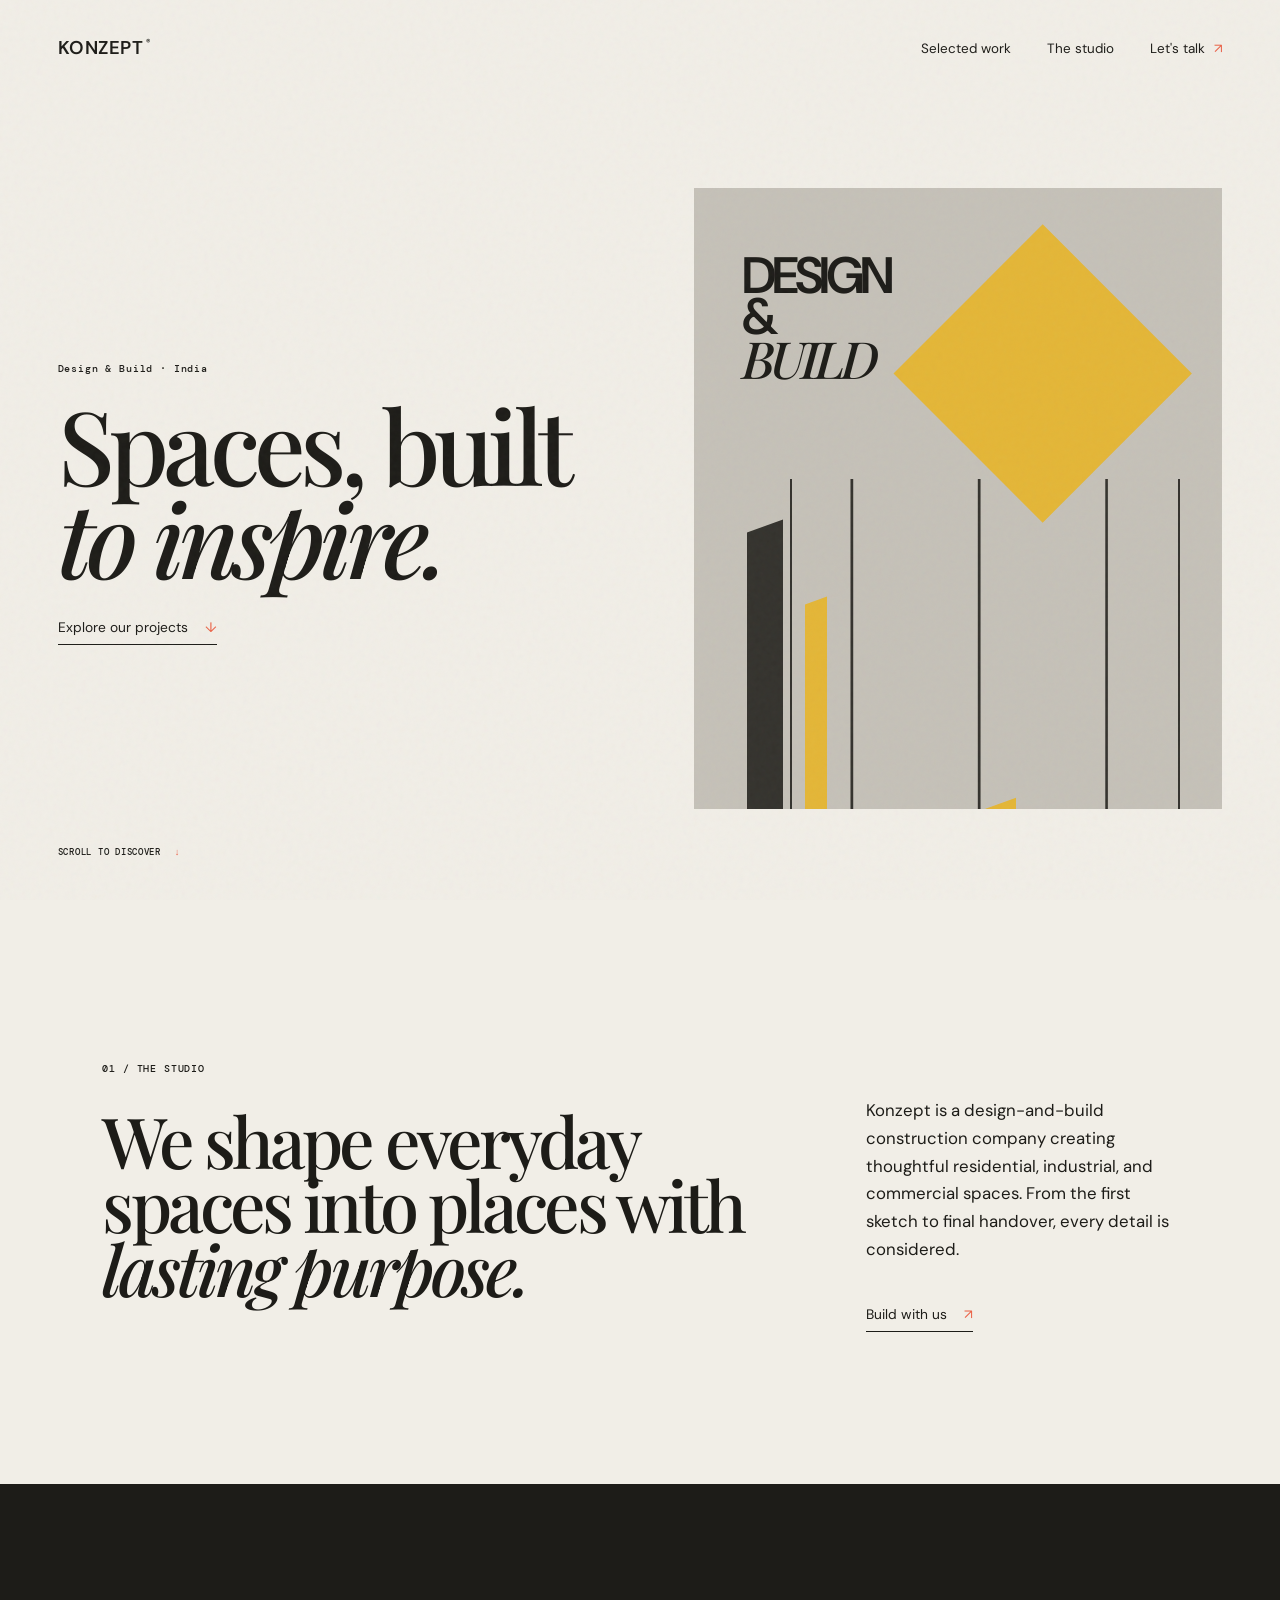
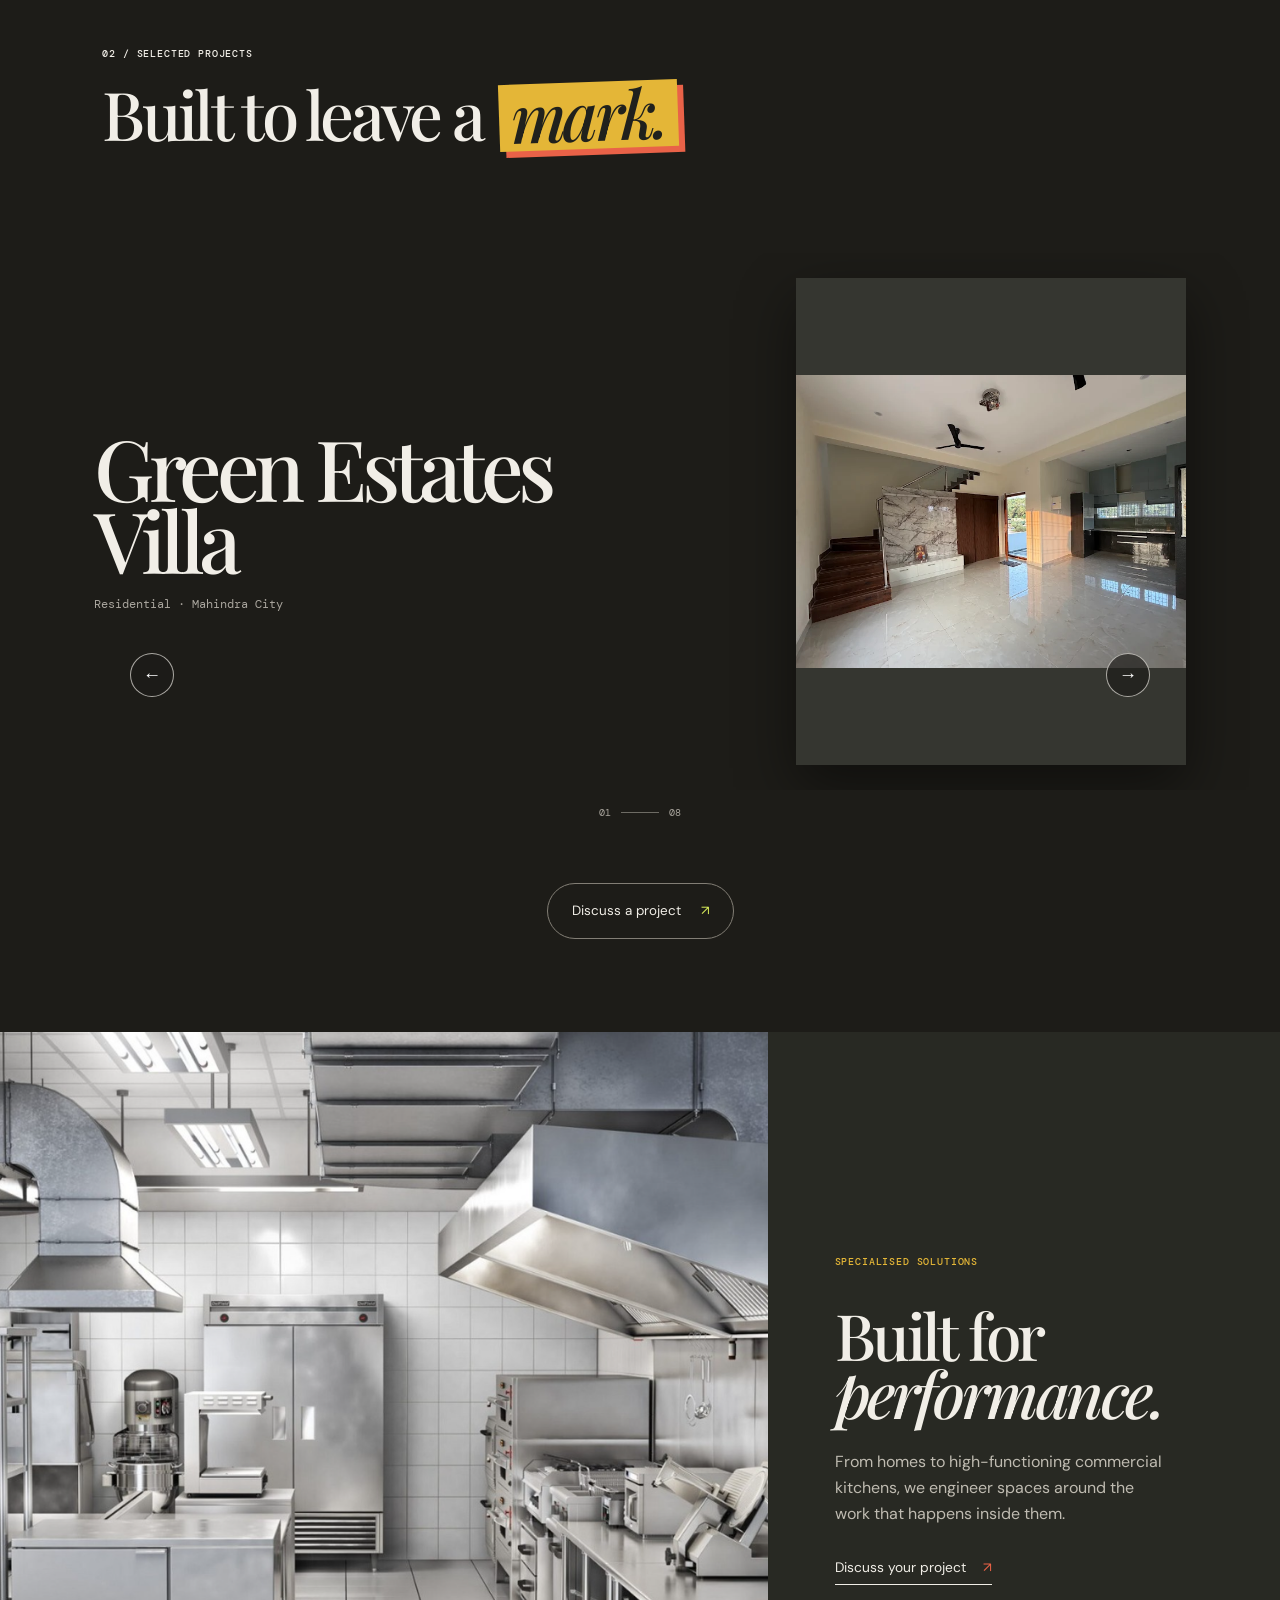
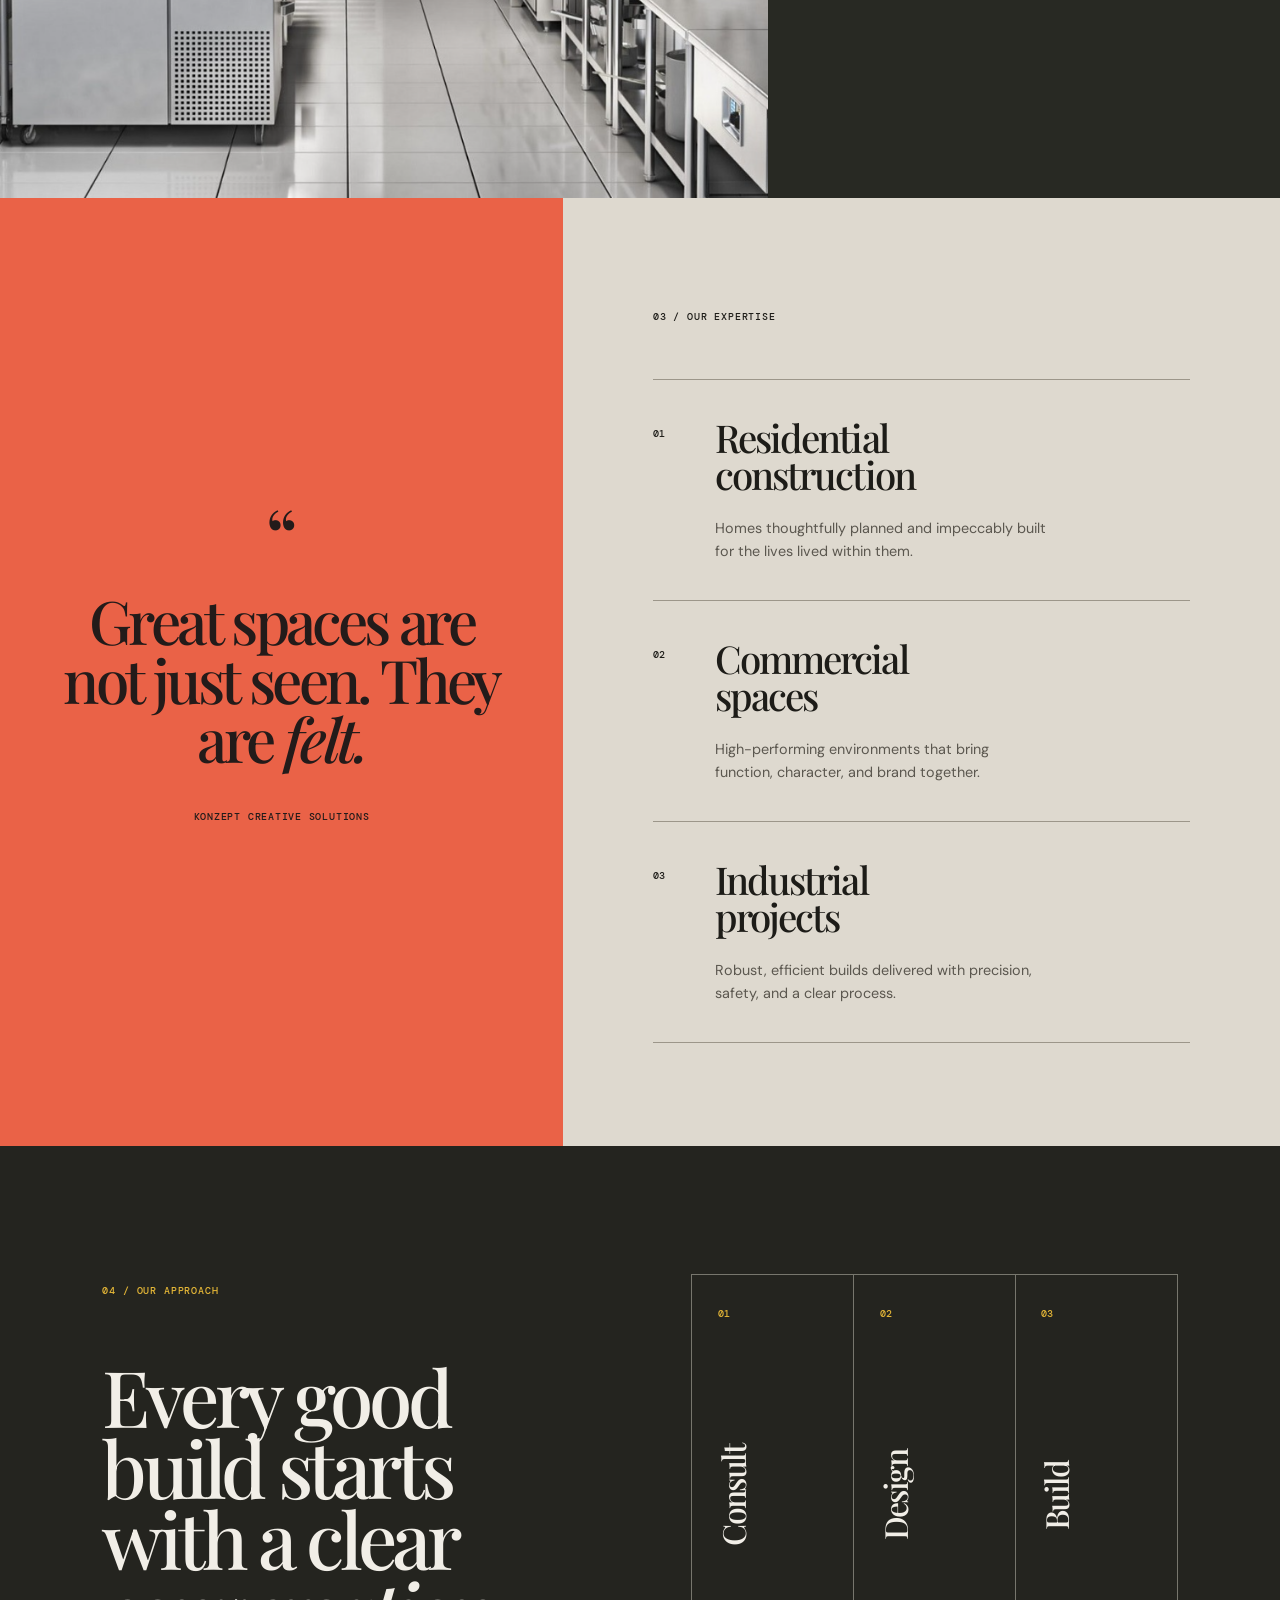
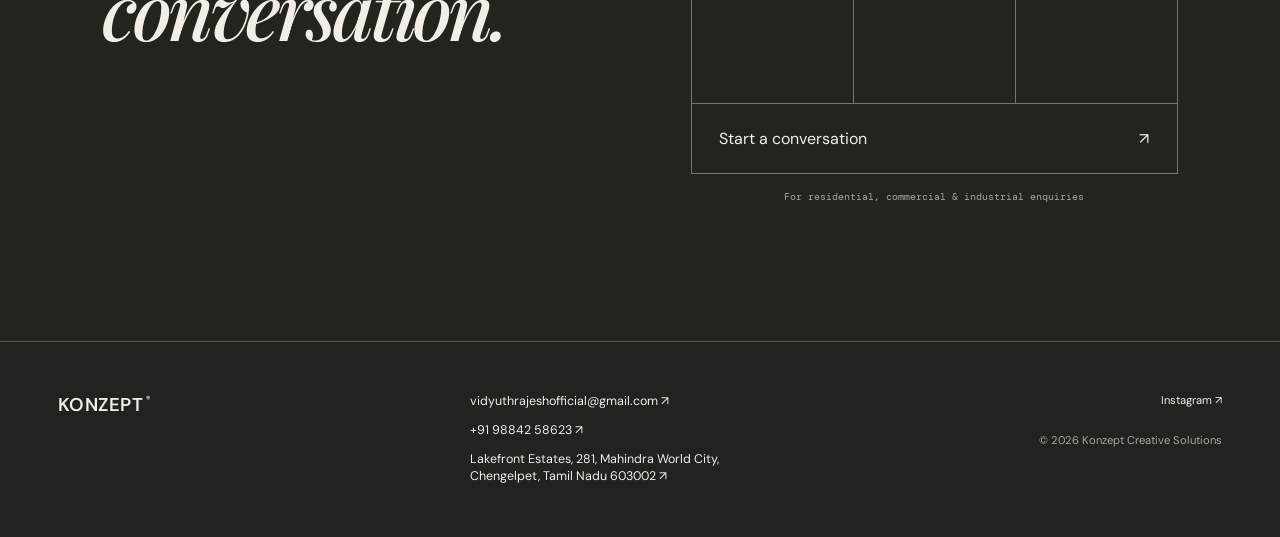
==== commit 54deead9: "mobile gallery" ====
--- a/index.html
+++ b/index.html
@@ -53,9 +53,9 @@
           <a class="project" data-project="5" href="#contact"><div class="project-image"><img src="demo6.jpeg" alt="New home handover completed by Konzept" /><span>06</span><strong>HANDOVER</strong></div><div><h3>New Home Handover</h3><p>Residential · Turnkey build</p></div></a>
           <a class="project" data-project="6" href="#contact"><div class="project-image"><img src="demo7.jpeg" alt="Residence elevation by Konzept" /><span>07</span><strong>LINEAR</strong></div><div><h3>Residence Elevation</h3><p>Architecture · Visualisation</p></div></a>
           <a class="project" data-project="7" href="#contact"><div class="project-image"><img src="demo8.jpeg" alt="Urban residence completed by Konzept" /><span>08</span><strong>URBAN</strong></div><div><h3>Urban Residence</h3><p>Residential · Construction</p></div></a>
+          <button type="button" class="slide-arrow slide-previous" aria-label="Previous project">←</button>
+          <button type="button" class="slide-arrow slide-next" aria-label="Next project">→</button>
         </div>
-        <button type="button" class="slide-arrow slide-previous" aria-label="Previous project">←</button>
-        <button type="button" class="slide-arrow slide-next" aria-label="Next project">→</button>
         <div class="slide-status"><span class="slide-current">01</span><i></i><span>08</span></div>
         <div class="work-cta"><a class="pill-link" href="#contact">Discuss a project <span>↗</span></a></div>
       </section>
--- a/construction.css
+++ b/construction.css
@@ -200,6 +200,23 @@
 @keyframes project-copy-in-reverse { from { opacity: 0; transform: translateX(-35px); } to { opacity: 1; transform: translateX(0); } }
 @keyframes project-image-in-reverse { from { opacity: 0; transform: translateX(-45px); } to { opacity: 1; transform: translateX(0); } }
 
+/* Mobile uses the same one-project-at-a-time slideshow. */
+@media (max-width:700px) {
+  .project-slideshow { display: block !important; height: 680px !important; padding: 0 6vw !important; overflow: hidden; perspective: none; }
+  .project-slideshow .project { position: absolute !important; inset: 0 6vw !important; display: grid !important; grid-template-rows: auto 1fr; gap: 2.25rem; width: auto !important; opacity: 0 !important; pointer-events: none !important; filter: none !important; transform: translateX(40px) !important; transition: opacity .6s ease, transform .8s cubic-bezier(.22,1,.36,1) !important; }
+  .project-slideshow[data-direction="previous"] .project { transform: translateX(-40px) !important; }
+  .project-slideshow .project.is-selected { opacity: 1 !important; pointer-events: auto !important; transform: translateX(0) !important; }
+  .project-slideshow .project > div:last-child { grid-row: 1; color: #f1eee7; }
+  .project-slideshow .project h3 { font-size: clamp(3.25rem, 13vw, 5rem); line-height: .88; margin: 0 0 .7rem; }
+  .project-slideshow .project p { color: #aaa69e; font-size: .66rem; margin: 0; }
+  .project-slideshow .project .project-image, .project-slideshow .project-tall .project-image { grid-row: 2; width: min(100%, 390px); justify-self: center; height: 480px !important; margin: 0; background: #353630; box-shadow: none; }
+  .project-slideshow .project-image img { opacity: 1 !important; width: 100%; height: 100%; object-fit: contain; filter: none; transform: none !important; transition: none !important; }
+  .project-slideshow .project-image strong, .project-slideshow .project-image span { display: none; }
+  .project-slideshow .slide-arrow { display: grid; place-items: center; top: auto; bottom: 1rem; width: 40px; height: 40px; z-index: 6; }
+  .project-slideshow .slide-previous { left: 8vw; }.project-slideshow .slide-next { right: 8vw; }
+  .slide-status { display: flex; padding-top: 1.15rem; }
+}
+
 /* Project headline mark */
 .work .section-heading h2 { white-space: nowrap; font-size: clamp(2.8rem, 5.25vw, 6.2rem); }
 .work .mark-word { display: inline-block; margin-left: .08em; padding: .07em .18em .12em; background: #e4b637; color: #20211d; font-style: italic; line-height: .8; box-shadow: .09em .09em 0 #e96248; transform: rotate(-2deg); }
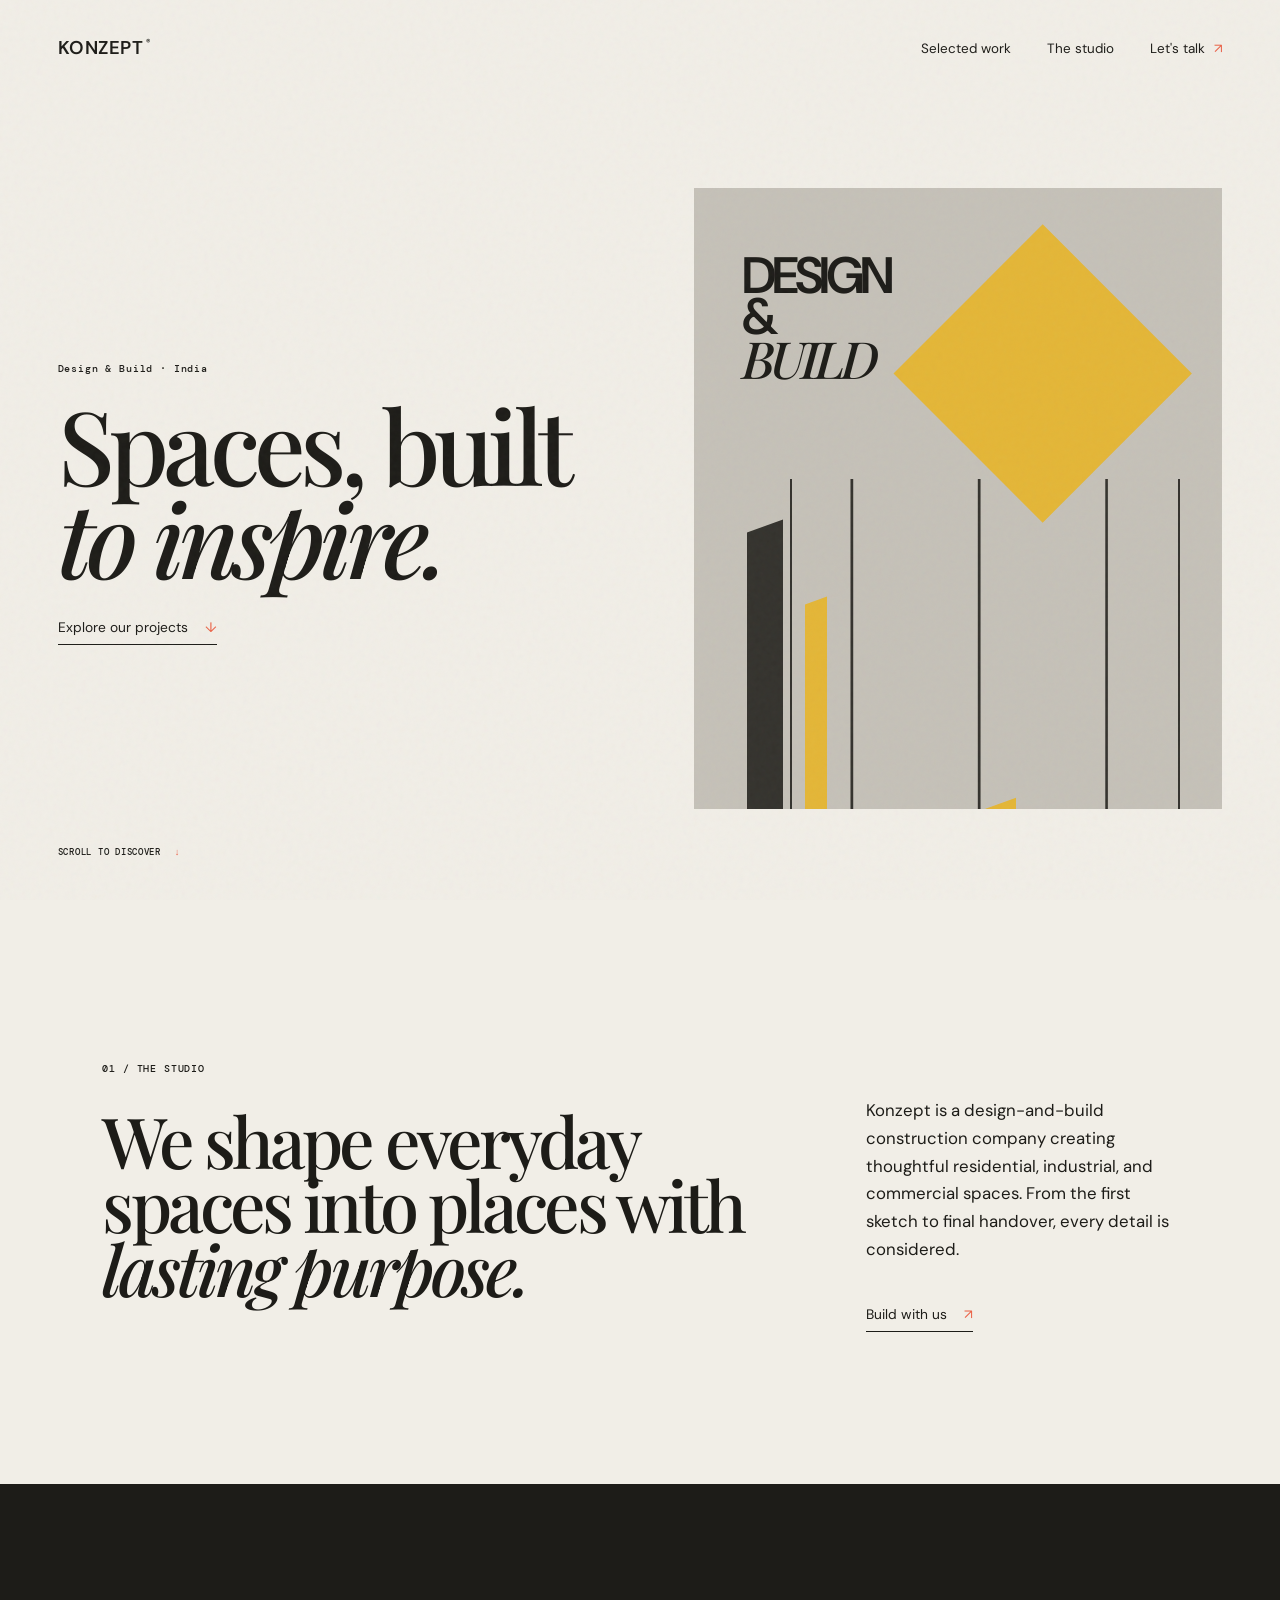
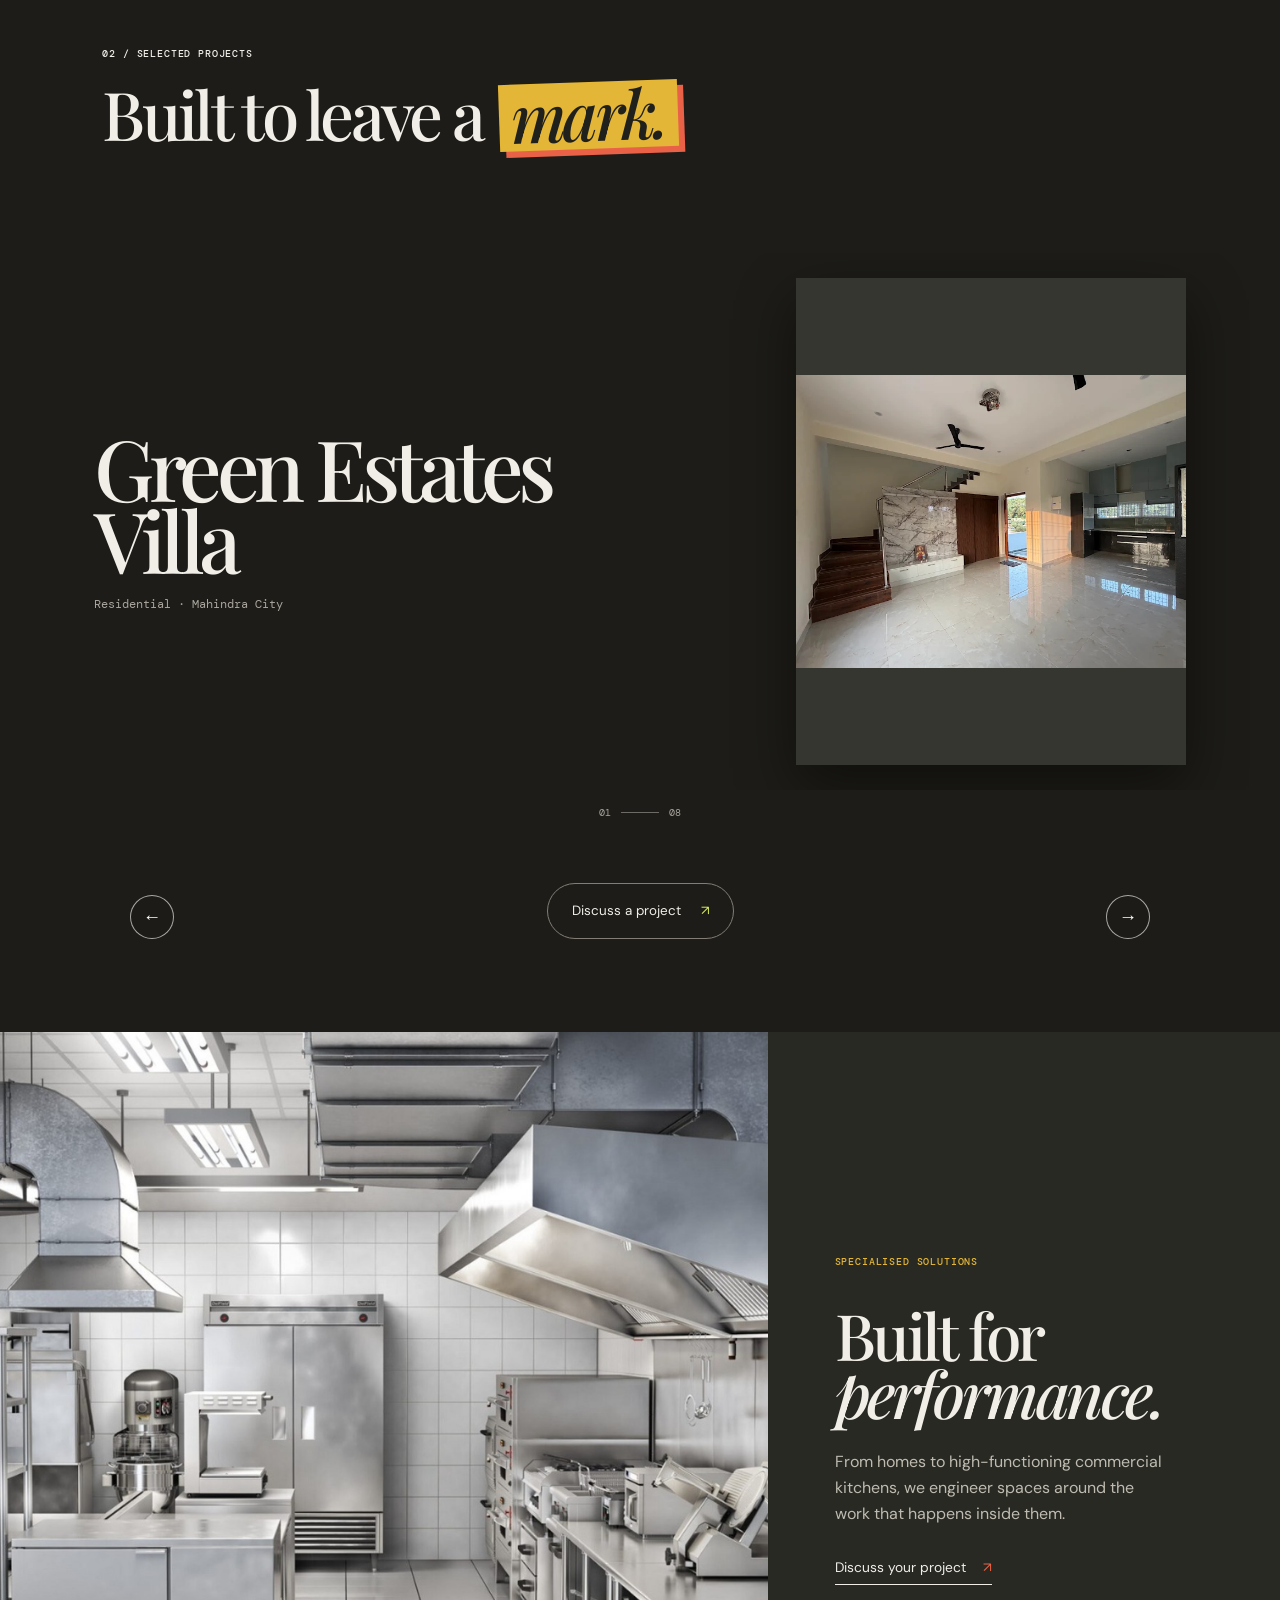
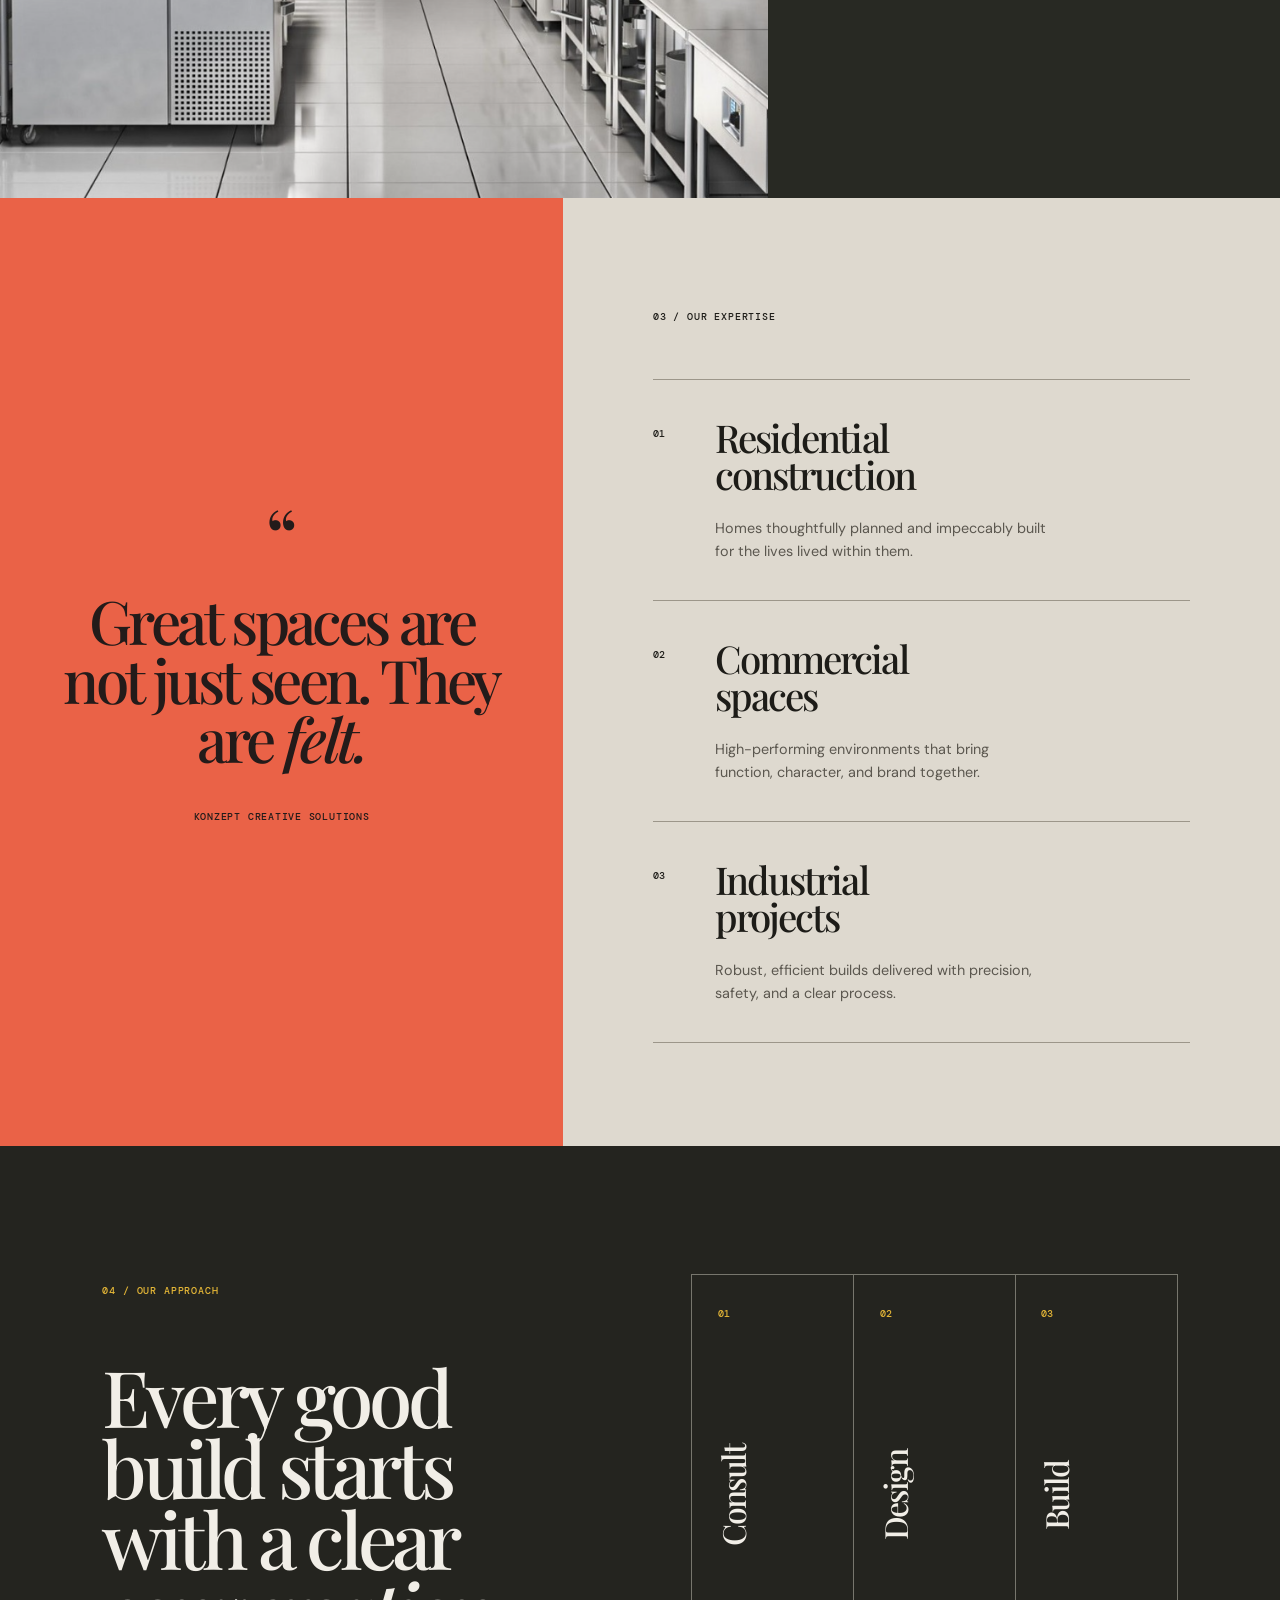
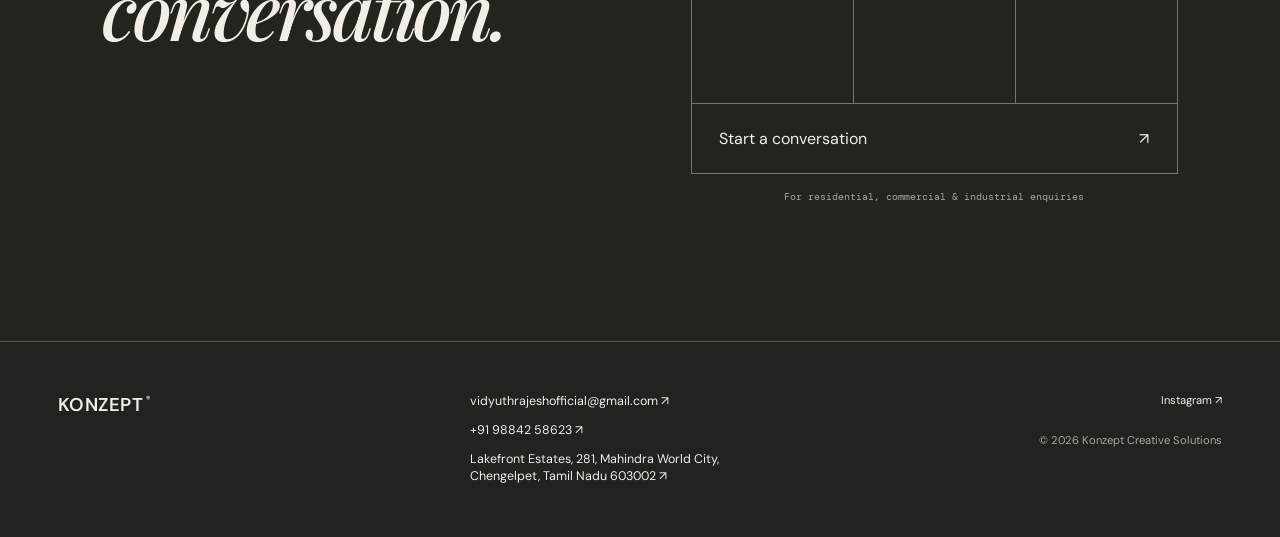
==== commit aa80053e: "Revert "mobile gallery" This reverts commit 54deead9329e13cec4adbe3fa779467b96c4086a." ====
--- a/index.html
+++ b/index.html
@@ -53,9 +53,9 @@
           <a class="project" data-project="5" href="#contact"><div class="project-image"><img src="demo6.jpeg" alt="New home handover completed by Konzept" /><span>06</span><strong>HANDOVER</strong></div><div><h3>New Home Handover</h3><p>Residential · Turnkey build</p></div></a>
           <a class="project" data-project="6" href="#contact"><div class="project-image"><img src="demo7.jpeg" alt="Residence elevation by Konzept" /><span>07</span><strong>LINEAR</strong></div><div><h3>Residence Elevation</h3><p>Architecture · Visualisation</p></div></a>
           <a class="project" data-project="7" href="#contact"><div class="project-image"><img src="demo8.jpeg" alt="Urban residence completed by Konzept" /><span>08</span><strong>URBAN</strong></div><div><h3>Urban Residence</h3><p>Residential · Construction</p></div></a>
-          <button type="button" class="slide-arrow slide-previous" aria-label="Previous project">←</button>
-          <button type="button" class="slide-arrow slide-next" aria-label="Next project">→</button>
         </div>
+        <button type="button" class="slide-arrow slide-previous" aria-label="Previous project">←</button>
+        <button type="button" class="slide-arrow slide-next" aria-label="Next project">→</button>
         <div class="slide-status"><span class="slide-current">01</span><i></i><span>08</span></div>
         <div class="work-cta"><a class="pill-link" href="#contact">Discuss a project <span>↗</span></a></div>
       </section>
--- a/construction.css
+++ b/construction.css
@@ -200,23 +200,6 @@
 @keyframes project-copy-in-reverse { from { opacity: 0; transform: translateX(-35px); } to { opacity: 1; transform: translateX(0); } }
 @keyframes project-image-in-reverse { from { opacity: 0; transform: translateX(-45px); } to { opacity: 1; transform: translateX(0); } }
 
-/* Mobile uses the same one-project-at-a-time slideshow. */
-@media (max-width:700px) {
-  .project-slideshow { display: block !important; height: 680px !important; padding: 0 6vw !important; overflow: hidden; perspective: none; }
-  .project-slideshow .project { position: absolute !important; inset: 0 6vw !important; display: grid !important; grid-template-rows: auto 1fr; gap: 2.25rem; width: auto !important; opacity: 0 !important; pointer-events: none !important; filter: none !important; transform: translateX(40px) !important; transition: opacity .6s ease, transform .8s cubic-bezier(.22,1,.36,1) !important; }
-  .project-slideshow[data-direction="previous"] .project { transform: translateX(-40px) !important; }
-  .project-slideshow .project.is-selected { opacity: 1 !important; pointer-events: auto !important; transform: translateX(0) !important; }
-  .project-slideshow .project > div:last-child { grid-row: 1; color: #f1eee7; }
-  .project-slideshow .project h3 { font-size: clamp(3.25rem, 13vw, 5rem); line-height: .88; margin: 0 0 .7rem; }
-  .project-slideshow .project p { color: #aaa69e; font-size: .66rem; margin: 0; }
-  .project-slideshow .project .project-image, .project-slideshow .project-tall .project-image { grid-row: 2; width: min(100%, 390px); justify-self: center; height: 480px !important; margin: 0; background: #353630; box-shadow: none; }
-  .project-slideshow .project-image img { opacity: 1 !important; width: 100%; height: 100%; object-fit: contain; filter: none; transform: none !important; transition: none !important; }
-  .project-slideshow .project-image strong, .project-slideshow .project-image span { display: none; }
-  .project-slideshow .slide-arrow { display: grid; place-items: center; top: auto; bottom: 1rem; width: 40px; height: 40px; z-index: 6; }
-  .project-slideshow .slide-previous { left: 8vw; }.project-slideshow .slide-next { right: 8vw; }
-  .slide-status { display: flex; padding-top: 1.15rem; }
-}
-
 /* Project headline mark */
 .work .section-heading h2 { white-space: nowrap; font-size: clamp(2.8rem, 5.25vw, 6.2rem); }
 .work .mark-word { display: inline-block; margin-left: .08em; padding: .07em .18em .12em; background: #e4b637; color: #20211d; font-style: italic; line-height: .8; box-shadow: .09em .09em 0 #e96248; transform: rotate(-2deg); }
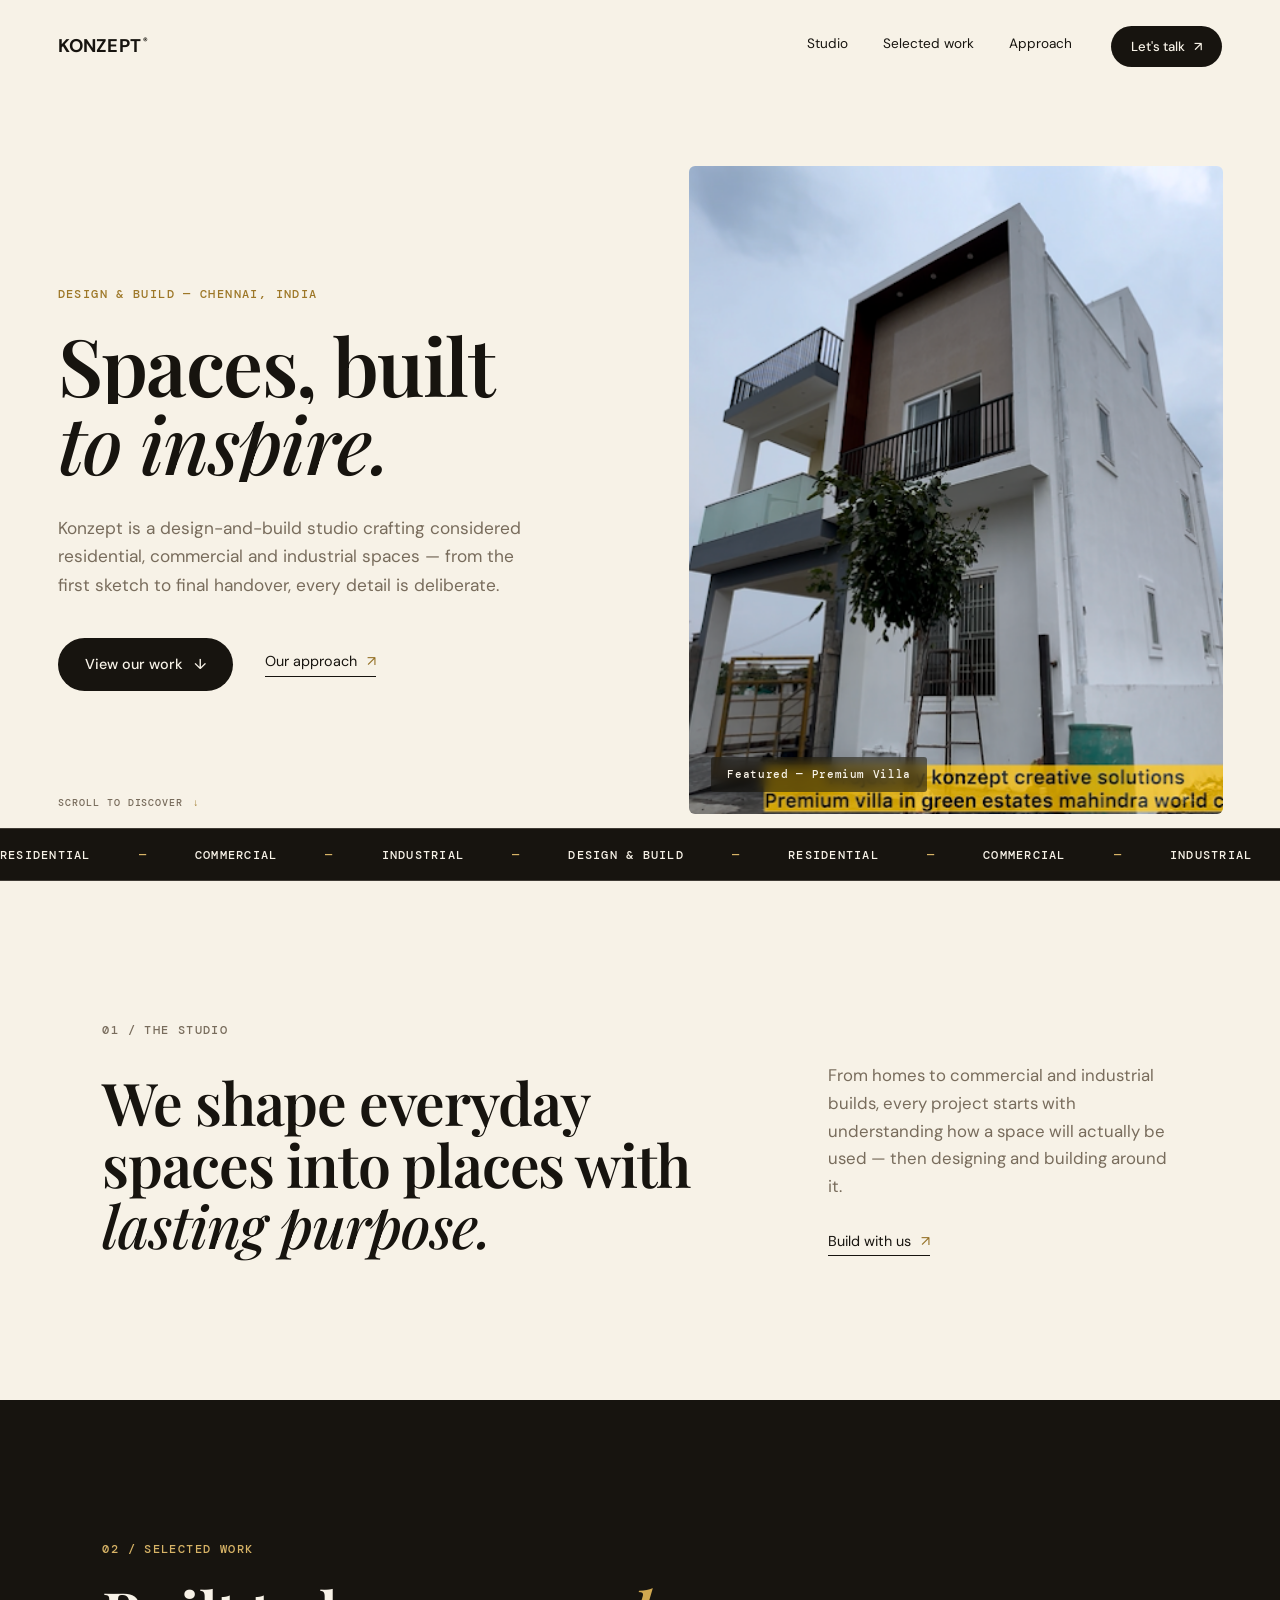
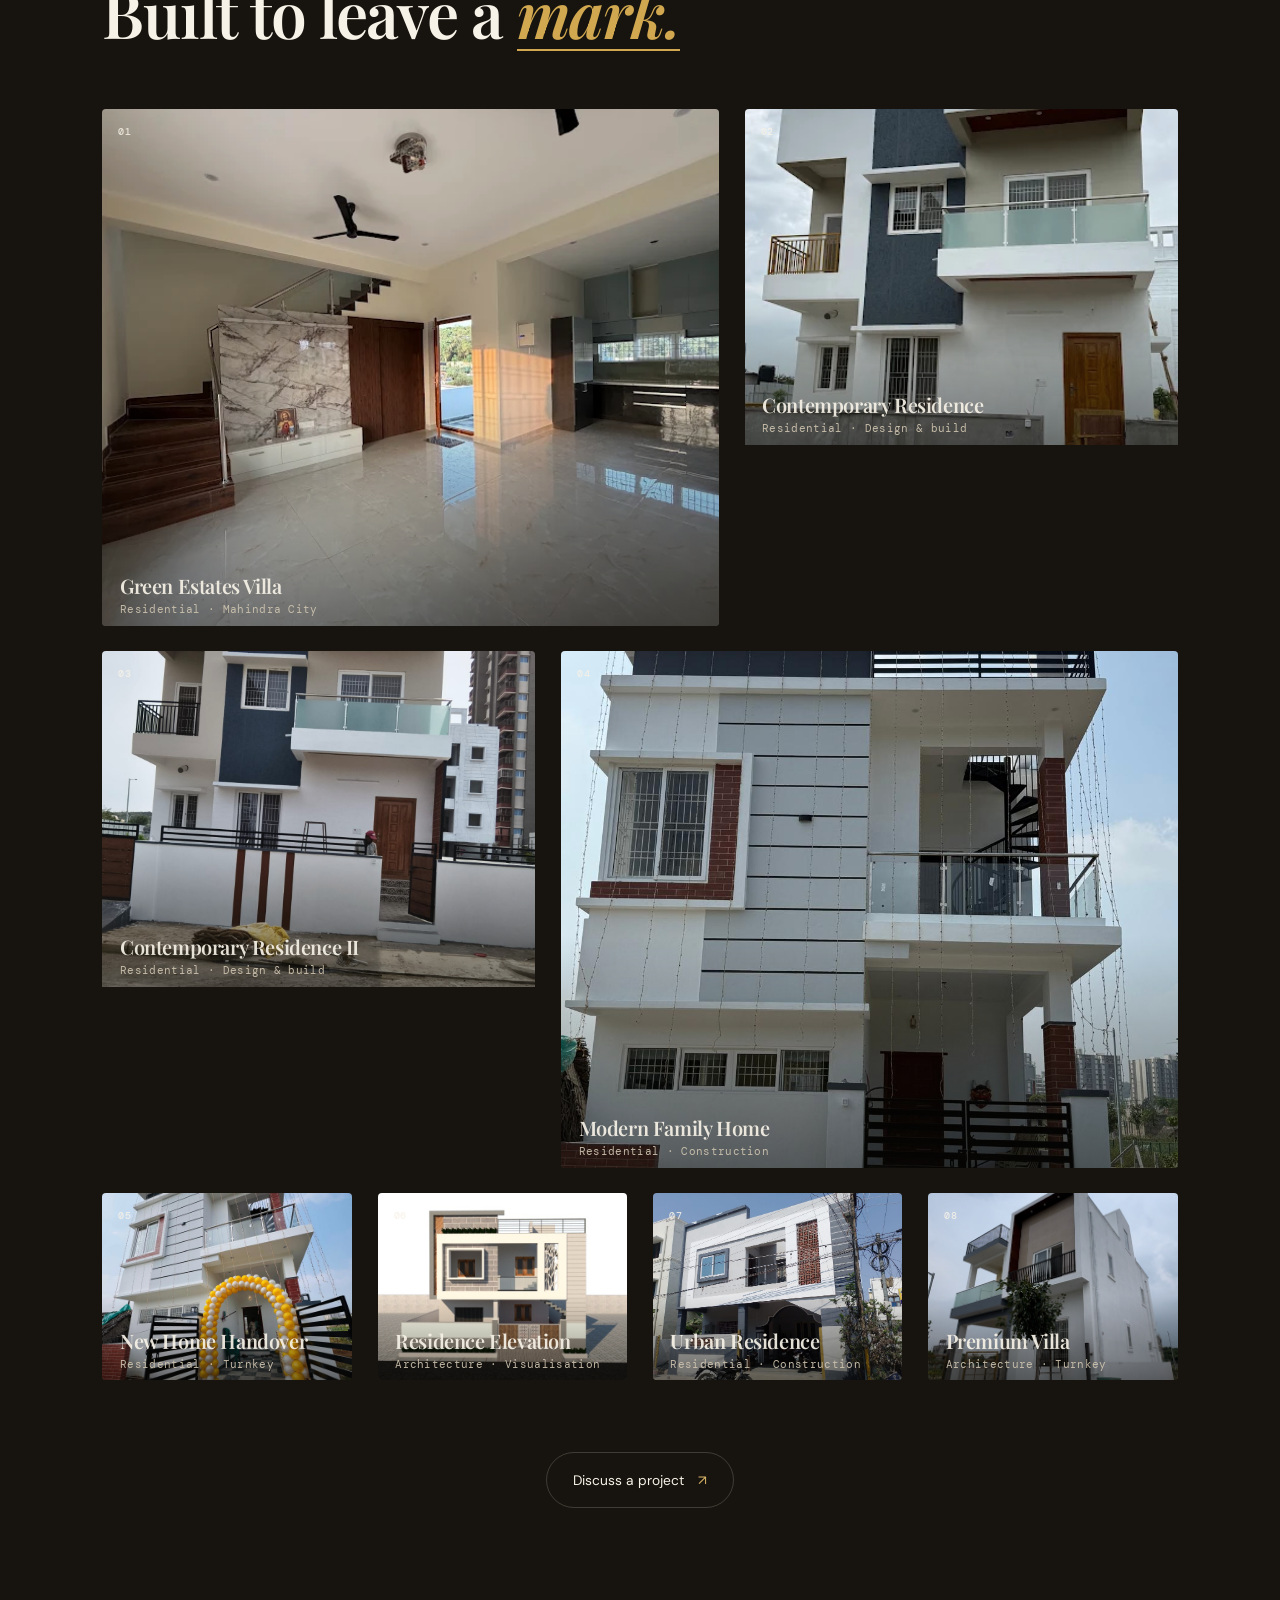
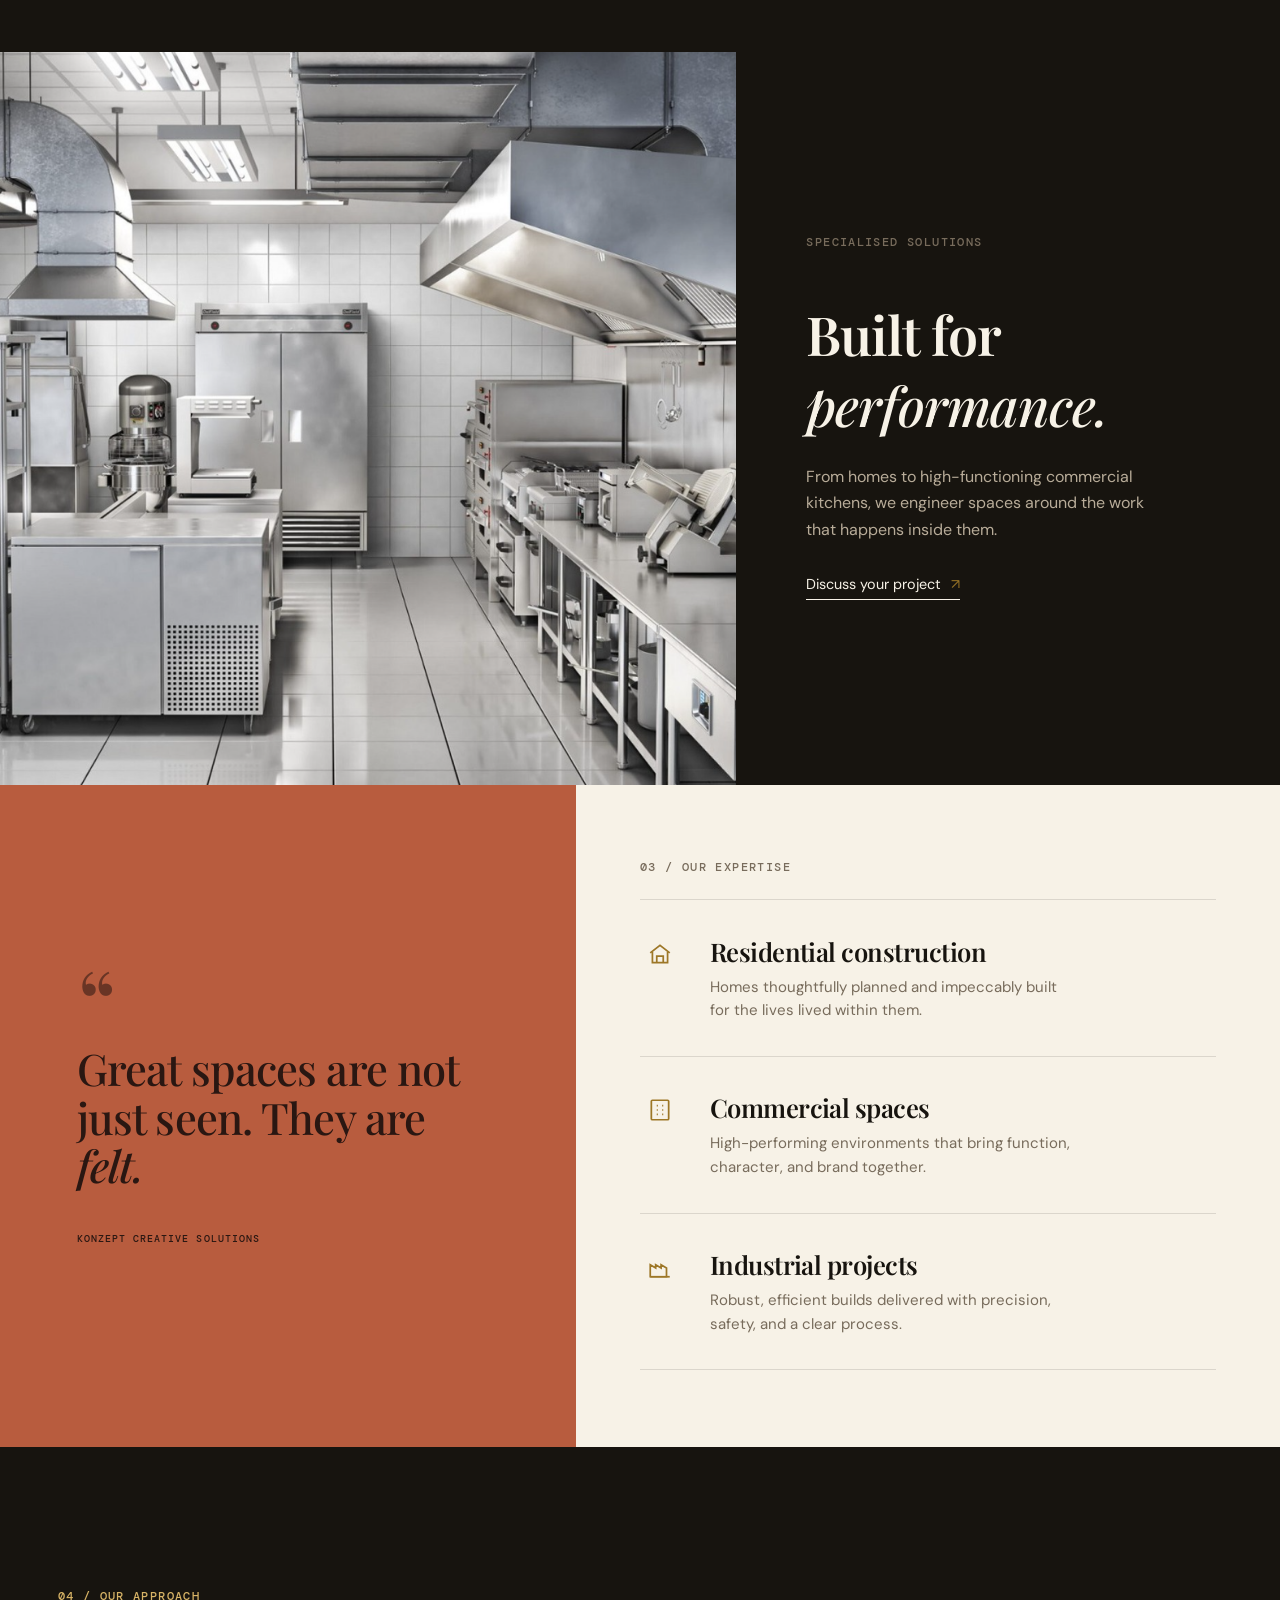
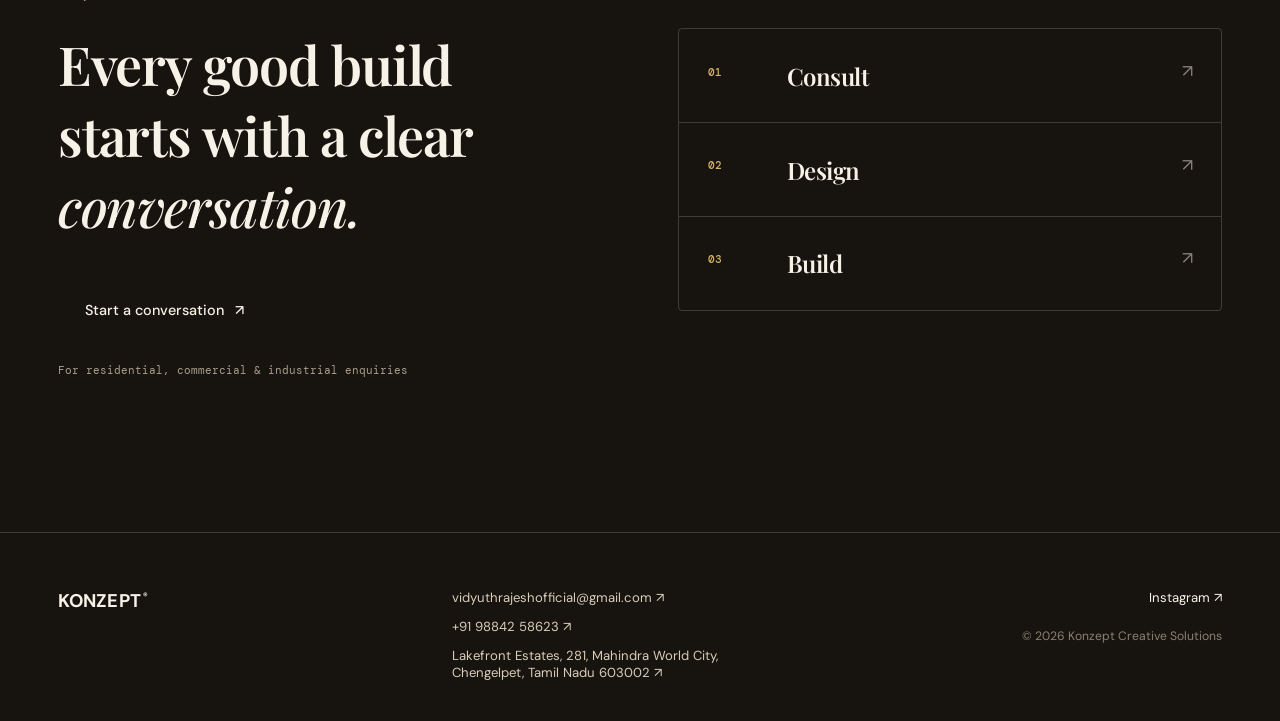
==== commit 02488bdc: "redesign" ====
--- a/index.html
+++ b/index.html
@@ -7,90 +7,174 @@
     <title>Konzept — Creative Solutions</title>
     <link rel="preconnect" href="https://fonts.googleapis.com" />
     <link rel="preconnect" href="https://fonts.gstatic.com" crossorigin />
-    <link href="https://fonts.googleapis.com/css2?family=DM+Mono:wght@400;500&family=DM+Sans:wght@400;500;600&family=Playfair+Display:ital,wght@0,500;0,600;1,500;1,600&display=swap" rel="stylesheet" />
+    <link href="https://fonts.googleapis.com/css2?family=DM+Mono:wght@400;500&family=DM+Sans:wght@400;500;600;700&family=Playfair+Display:ital,wght@0,500;0,600;0,700;1,500;1,600&display=swap" rel="stylesheet" />
     <link rel="stylesheet" href="styles.css" />
     <link rel="stylesheet" href="construction.css" />
   </head>
   <body>
-    <div class="noise"></div>
-    <header class="site-header">
-      <a class="brand" href="#top" aria-label="Konzept home">KONZEPT<span>®</span></a>
-      <button class="menu-toggle" aria-label="Open menu" aria-expanded="false"><i></i><i></i></button>
-      <nav class="nav" aria-label="Primary navigation">
-        <a href="#work">Selected work</a><a href="#studio">The studio</a><a href="#contact">Let's talk <span>↗</span></a>
+    <button type="button" class="nav-scrim" id="navScrim" aria-label="Close menu"></button>
+
+    <header class="site-header" id="siteHeader">
+      <a class="brand" href="#top">KONZEPT<sup>&reg;</sup></a>
+      <nav class="nav">
+        <div class="nav-links" id="navLinks">
+          <a href="#studio">Studio</a>
+          <a href="#work">Selected work</a>
+          <a href="#approach">Approach</a>
+        </div>
+        <a class="cta-pill" href="mailto:vidyuthrajeshofficial@gmail.com">Let's talk <span>&#8599;</span></a>
+        <button class="menu-btn" id="menuBtn" aria-label="Toggle menu" aria-expanded="false">
+          <span></span><span></span><span></span>
+        </button>
       </nav>
     </header>
 
     <main id="top">
+
       <section class="hero">
-        <div class="hero-copy reveal">
-          <p class="eyebrow">Design &amp; Build · India</p>
-          <h1>Spaces, built <em>to inspire.</em></h1>
-          <a class="text-link" href="#work">Explore our projects <b>↓</b></a>
+        <div class="hero-copy">
+          <span class="eyebrow">Design &amp; Build &mdash; Chennai, India</span>
+          <h1>
+            <span class="hero-line"><span>Spaces, built</span></span>
+            <span class="hero-line"><span><em>to inspire.</em></span></span>
+          </h1>
+          <p class="hero-body">Konzept is a design-and-build studio crafting considered residential, commercial and industrial spaces &mdash; from the first sketch to final handover, every detail is deliberate.</p>
+          <div class="hero-actions">
+            <a class="btn-solid" href="#work">View our work <span>&#8595;</span></a>
+            <a class="text-link" href="#approach">Our approach <span>&#8599;</span></a>
+          </div>
         </div>
-        <div class="hero-art reveal" aria-label="Abstract creative artwork">
-          <span class="sun"></span><span class="arch arch-one"></span><span class="arch arch-two"></span><span class="hero-type">DESIGN<br/>&amp;<br/><i>BUILD</i></span>
+        <div class="hero-visual">
+          <img src="demo3.webp" alt="Premium villa exterior completed by Konzept" />
+          <span class="hero-tag">Featured &mdash; Premium Villa</span>
         </div>
-        <div class="scroll-note">SCROLL TO DISCOVER <span>↓</span></div>
+        <div class="scroll-note">SCROLL TO DISCOVER <b>&#8595;</b></div>
       </section>
 
-      <section class="intro section-pad" id="studio">
-        <p class="section-label">01 / THE STUDIO</p>
-        <div class="intro-grid">
-          <h2>We shape everyday spaces into places with <em>lasting purpose.</em></h2>
-          <div class="intro-side"><p>Konzept is a design-and-build construction company creating thoughtful residential, industrial, and commercial spaces. From the first sketch to final handover, every detail is considered.</p><a class="text-link" href="#contact">Build with us <b>↗</b></a></div>
+      <div class="marquee" aria-hidden="true">
+        <div class="marquee-track">
+          <span>RESIDENTIAL <i>&mdash;</i> COMMERCIAL <i>&mdash;</i> INDUSTRIAL <i>&mdash;</i> DESIGN &amp; BUILD <i>&mdash;</i></span>
+          <span>RESIDENTIAL <i>&mdash;</i> COMMERCIAL <i>&mdash;</i> INDUSTRIAL <i>&mdash;</i> DESIGN &amp; BUILD <i>&mdash;</i></span>
         </div>
-      </section>
+      </div>
 
-      <section class="work" id="work">
-        <div class="section-heading section-pad"><p class="section-label">02 / SELECTED PROJECTS</p><h2>Built to leave a <em class="mark-word">mark.</em></h2></div>
-        <div class="project-grid project-slideshow" aria-roledescription="carousel" aria-label="Selected projects">
-          <a class="project" data-project="0" href="#contact"><div class="project-image"><img src="demo1.webp" alt="Spacious residential interior completed by Konzept" /><span>01</span><strong>ESTATE</strong></div><div><h3>Green Estates Villa</h3><p>Residential · Mahindra City</p></div></a>
-          <a class="project" data-project="1" href="#contact"><div class="project-image"><img src="demo2.webp" alt="Contemporary residence exterior completed by Konzept" /><span>02</span><strong>HOME</strong></div><div><h3>Contemporary Residence</h3><p>Residential · Design &amp; build</p></div></a>
-          <a class="project" data-project="2" href="#contact"><div class="project-image"><img src="demo3.webp" alt="Premium villa exterior completed by Konzept" /><span>03</span><strong>VILLA</strong></div><div><h3>Premium Villa</h3><p>Architecture · Turnkey construction</p></div></a>
-          <a class="project" data-project="3" href="#contact"><div class="project-image"><img src="demo4.jpeg" alt="Contemporary residence exterior completed by Konzept" /><span>04</span><strong>FORM</strong></div><div><h3>Contemporary Residence II</h3><p>Residential · Design &amp; build</p></div></a>
-          <a class="project" data-project="4" href="#contact"><div class="project-image"><img src="demo5.jpeg" alt="Modern three-storey home completed by Konzept" /><span>05</span><strong>HOUSE</strong></div><div><h3>Modern Family Home</h3><p>Residential · Construction</p></div></a>
-          <a class="project" data-project="5" href="#contact"><div class="project-image"><img src="demo6.jpeg" alt="New home handover completed by Konzept" /><span>06</span><strong>HANDOVER</strong></div><div><h3>New Home Handover</h3><p>Residential · Turnkey build</p></div></a>
-          <a class="project" data-project="6" href="#contact"><div class="project-image"><img src="demo7.jpeg" alt="Residence elevation by Konzept" /><span>07</span><strong>LINEAR</strong></div><div><h3>Residence Elevation</h3><p>Architecture · Visualisation</p></div></a>
-          <a class="project" data-project="7" href="#contact"><div class="project-image"><img src="demo8.jpeg" alt="Urban residence completed by Konzept" /><span>08</span><strong>URBAN</strong></div><div><h3>Urban Residence</h3><p>Residential · Construction</p></div></a>
-        </div>
-        <button type="button" class="slide-arrow slide-previous" aria-label="Previous project">←</button>
-        <button type="button" class="slide-arrow slide-next" aria-label="Next project">→</button>
-        <div class="slide-status"><span class="slide-current">01</span><i></i><span>08</span></div>
-        <div class="work-cta"><a class="pill-link" href="#contact">Discuss a project <span>↗</span></a></div>
-      </section>
-
-      <section class="kitchen-feature">
-        <div class="kitchen-image"><img src="autokitchen.png" alt="Professional automated kitchen installation" /></div>
-        <div class="kitchen-copy"><p class="section-label">SPECIALISED SOLUTIONS</p><h2>Built for<br/><em>performance.</em></h2><p>From homes to high-functioning commercial kitchens, we engineer spaces around the work that happens inside them.</p><a class="text-link" href="#contact">Discuss your project <b>↗</b></a></div>
-      </section>
-
-      <section class="expertise-quote">
-        <div class="quote-section"><p class="quote-mark">“</p><blockquote>Great spaces are not just seen. They are <em>felt.</em></blockquote><p class="quote-credit">KONZEPT CREATIVE SOLUTIONS</p></div>
-        <div class="services">
-          <p class="section-label">03 / OUR EXPERTISE</p>
-          <div class="service-list">
-            <div><span>01</span><h3>Residential<br/>construction</h3><p>Homes thoughtfully planned and impeccably built for the lives lived within them.</p></div>
-            <div><span>02</span><h3>Commercial<br/>spaces</h3><p>High-performing environments that bring function, character, and brand together.</p></div>
-            <div><span>03</span><h3>Industrial<br/>projects</h3><p>Robust, efficient builds delivered with precision, safety, and a clear process.</p></div>
+      <section class="section" id="studio">
+        <span class="label eyebrow">01 / The studio</span>
+        <div class="reveal" data-reveal>
+          <div class="studio-grid">
+            <h2>We shape everyday spaces into places with <em>lasting purpose.</em></h2>
+            <div class="studio-side">
+              <p>From homes to commercial and industrial builds, every project starts with understanding how a space will actually be used &mdash; then designing and building around it.</p>
+              <a class="text-link" href="#approach">Build with us <span>&#8599;</span></a>
+            </div>
           </div>
         </div>
       </section>
 
-      <section class="approach-contact" id="contact">
-        <div class="approach-title"><p class="section-label">04 / OUR APPROACH</p><h2>Every good build starts with a clear <em>conversation.</em></h2></div>
-        <div class="approach-side">
-          <ol class="approach-steps">
-            <li tabindex="0"><span>01</span><div><h3>Consult</h3><p>We understand your site, requirements, budget, and vision before a line is drawn.</p></div><b>↗</b></li>
-            <li tabindex="0"><span>02</span><div><h3>Design</h3><p>We turn practical needs into a considered design direction and a clear build plan.</p></div><b>↗</b></li>
-            <li tabindex="0"><span>03</span><div><h3>Build</h3><p>We deliver with craftsmanship, transparent communication, and attention to every finish.</p></div><b>↗</b></li>
-          </ol>
-          <a class="contact-button" href="mailto:vidyuthrajeshofficial@gmail.com">Start a conversation <span>↗</span></a>
-          <p class="contact-note">For residential, commercial &amp; industrial enquiries</p>
+      <section class="section on-dark" id="work">
+        <div class="reveal" data-reveal>
+          <span class="label eyebrow">02 / Selected work</span>
+          <div class="work-head">
+            <h2>Built to leave a <span class="mark">mark.</span></h2>
+          </div>
+          <div class="bento">
+            <div class="card card-big"><div class="card-frame"><span class="card-num">01</span><img src="demo1.webp" alt="Spacious residential interior completed by Konzept" /><div class="card-veil"></div><div class="card-info"><h3>Green Estates Villa</h3><p>Residential &middot; Mahindra City</p></div></div></div>
+            <div class="card card-med"><div class="card-frame"><span class="card-num">02</span><img src="demo2.webp" alt="Contemporary residence exterior completed by Konzept" /><div class="card-veil"></div><div class="card-info"><h3>Contemporary Residence</h3><p>Residential &middot; Design &amp; build</p></div></div></div>
+            <div class="card card-med"><div class="card-frame"><span class="card-num">03</span><img src="demo4.jpeg" alt="Contemporary residence exterior completed by Konzept" /><div class="card-veil"></div><div class="card-info"><h3>Contemporary Residence II</h3><p>Residential &middot; Design &amp; build</p></div></div></div>
+            <div class="card card-big"><div class="card-frame"><span class="card-num">04</span><img src="demo5.jpeg" alt="Modern three-storey home completed by Konzept" /><div class="card-veil"></div><div class="card-info"><h3>Modern Family Home</h3><p>Residential &middot; Construction</p></div></div></div>
+            <div class="card card-sm"><div class="card-frame"><span class="card-num">05</span><img src="demo6.jpeg" alt="New home handover completed by Konzept" /><div class="card-veil"></div><div class="card-info"><h3>New Home Handover</h3><p>Residential &middot; Turnkey</p></div></div></div>
+            <div class="card card-sm"><div class="card-frame"><span class="card-num">06</span><img src="demo7.jpeg" alt="Residence elevation by Konzept" /><div class="card-veil"></div><div class="card-info"><h3>Residence Elevation</h3><p>Architecture &middot; Visualisation</p></div></div></div>
+            <div class="card card-sm"><div class="card-frame"><span class="card-num">07</span><img src="demo8.jpeg" alt="Urban residence completed by Konzept" /><div class="card-veil"></div><div class="card-info"><h3>Urban Residence</h3><p>Residential &middot; Construction</p></div></div></div>
+            <div class="card card-sm"><div class="card-frame"><span class="card-num">08</span><img src="demo3.webp" alt="Premium villa exterior completed by Konzept" /><div class="card-veil"></div><div class="card-info"><h3>Premium Villa</h3><p>Architecture &middot; Turnkey</p></div></div></div>
+          </div>
+          <div class="work-cta"><a class="pill-link" href="mailto:vidyuthrajeshofficial@gmail.com">Discuss a project <span>&#8599;</span></a></div>
         </div>
       </section>
+
+      <section class="feature">
+        <div class="feature-media"><img src="autokitchen.png" alt="Professional automated kitchen installation" /></div>
+        <div class="feature-copy">
+          <span class="label eyebrow">Specialised solutions</span>
+          <h2>Built for<br /><em>performance.</em></h2>
+          <p>From homes to high-functioning commercial kitchens, we engineer spaces around the work that happens inside them.</p>
+          <a class="text-link" href="mailto:vidyuthrajeshofficial@gmail.com" style="border-color:var(--paper)">Discuss your project <span>&#8599;</span></a>
+        </div>
+      </section>
+
+      <section>
+        <div class="reveal" data-reveal>
+          <div class="expertise">
+            <div class="quote-block">
+              <p class="quote-mark">&ldquo;</p>
+              <blockquote>Great spaces are not just seen. They are <em>felt.</em></blockquote>
+              <p class="quote-credit">KONZEPT CREATIVE SOLUTIONS</p>
+            </div>
+            <div class="services">
+              <span class="label eyebrow">03 / Our expertise</span>
+              <div class="service-row">
+                <div class="service-icon"><svg width="26" height="26" viewBox="0 0 24 24" fill="none" stroke="currentColor" stroke-width="1.6"><path d="M3 11l9-7 9 7"/><path d="M5 10v10h14V10"/><path d="M9 20v-6h6v6"/></svg></div>
+                <div><h3>Residential construction</h3><p>Homes thoughtfully planned and impeccably built for the lives lived within them.</p></div>
+              </div>
+              <div class="service-row">
+                <div class="service-icon"><svg width="26" height="26" viewBox="0 0 24 24" fill="none" stroke="currentColor" stroke-width="1.6"><rect x="4" y="3" width="16" height="18" rx="1"/><path d="M9 8h1M14 8h1M9 12h1M14 12h1M9 16h1M14 16h1"/></svg></div>
+                <div><h3>Commercial spaces</h3><p>High-performing environments that bring function, character, and brand together.</p></div>
+              </div>
+              <div class="service-row">
+                <div class="service-icon"><svg width="26" height="26" viewBox="0 0 24 24" fill="none" stroke="currentColor" stroke-width="1.6"><path d="M3 21V10l5 3V10l5 3V10l5 3v8H3z"/><path d="M3 21h18"/></svg></div>
+                <div><h3>Industrial projects</h3><p>Robust, efficient builds delivered with precision, safety, and a clear process.</p></div>
+              </div>
+            </div>
+          </div>
+        </div>
+      </section>
+
+      <section class="section-tight on-dark" id="approach">
+        <div class="reveal" data-reveal>
+          <span class="label eyebrow">04 / Our approach</span>
+          <div class="approach">
+            <div class="approach-copy">
+              <h2>Every good build starts with a clear <em>conversation.</em></h2>
+              <div class="contact-cta">
+                <a class="btn-solid" href="mailto:vidyuthrajeshofficial@gmail.com">Start a conversation <span>&#8599;</span></a>
+                <p class="contact-note">For residential, commercial &amp; industrial enquiries</p>
+              </div>
+            </div>
+            <div class="stepper" id="stepper">
+              <button class="step" data-step="0">
+                <span class="step-num">01</span>
+                <div><h3>Consult</h3><p>We understand your site, requirements, budget, and vision before a line is drawn.</p></div>
+                <span class="step-arrow">&#8599;</span>
+              </button>
+              <button class="step" data-step="1">
+                <span class="step-num">02</span>
+                <div><h3>Design</h3><p>We turn practical needs into a considered design direction and a clear build plan.</p></div>
+                <span class="step-arrow">&#8599;</span>
+              </button>
+              <button class="step" data-step="2">
+                <span class="step-num">03</span>
+                <div><h3>Build</h3><p>We deliver with craftsmanship, transparent communication, and attention to every finish.</p></div>
+                <span class="step-arrow">&#8599;</span>
+              </button>
+            </div>
+          </div>
+        </div>
+      </section>
+
     </main>
-    <footer><a class="brand" href="#top">KONZEPT<span>®</span></a><div class="footer-contact"><a href="mailto:vidyuthrajeshofficial@gmail.com">vidyuthrajeshofficial@gmail.com ↗</a><a href="tel:+919884258623">+91 98842 58623 ↗</a><a href="https://maps.google.com/?q=Lakefront+Estates,+281,+Mahindra+World+City,+Chengelpet,+Tamil+Nadu+603002" target="_blank" rel="noreferrer">Lakefront Estates, 281, Mahindra World City,<br/>Chengelpet, Tamil Nadu 603002 ↗</a></div><div class="footer-meta"><a href="https://www.instagram.com/konzeptcreativesolutions/" target="_blank" rel="noreferrer">Instagram ↗</a><p>© 2026 Konzept Creative Solutions</p></div></footer>
+
+    <footer>
+      <a class="brand" href="#top">KONZEPT<sup>&reg;</sup></a>
+      <div class="footer-contact">
+        <a href="mailto:vidyuthrajeshofficial@gmail.com">vidyuthrajeshofficial@gmail.com &#8599;</a>
+        <a href="tel:+919884258623">+91 98842 58623 &#8599;</a>
+        <a href="https://maps.google.com/?q=Lakefront+Estates,+281,+Mahindra+World+City,+Chengelpet,+Tamil+Nadu+603002" target="_blank" rel="noreferrer">Lakefront Estates, 281, Mahindra World City,<br />Chengelpet, Tamil Nadu 603002 &#8599;</a>
+      </div>
+      <div class="footer-meta">
+        <a href="https://www.instagram.com/konzeptcreativesolutions/" target="_blank" rel="noreferrer">Instagram &#8599;</a>
+        <p>&copy; 2026 Konzept Creative Solutions</p>
+      </div>
+    </footer>
+
     <script src="script.js"></script>
   </body>
 </html>
--- a/styles.css
+++ b/styles.css
@@ -1 +1,188 @@
-:root{--ink:#1d1c18;--paper:#f1eee7;--lime:#d7eb5a;--coral:#ea6247;--muted:#77746c}*{box-sizing:border-box}html{scroll-behavior:smooth}body{margin:0;background:var(--paper);color:var(--ink);font-family:'DM Sans',sans-serif}.noise{position:fixed;inset:0;opacity:.045;pointer-events:none;z-index:10;background-image:url("data:image/svg+xml,%3Csvg viewBox='0 0 180 180' xmlns='http://www.w3.org/2000/svg'%3E%3Cfilter id='n'%3E%3CfeTurbulence type='fractalNoise' baseFrequency='.9' numOctaves='4' stitchTiles='stitch'/%3E%3C/filter%3E%3Crect width='100%25' height='100%25' filter='url(%23n)' opacity='.85'/%3E%3C/svg%3E")}.site-header{height:96px;display:flex;align-items:center;justify-content:space-between;padding:0 4.5vw;position:absolute;z-index:4;width:100%}.brand{font-size:1.16rem;font-weight:600;letter-spacing:.03em;color:inherit;text-decoration:none}.brand span{font-size:.47em;vertical-align:top;margin-left:2px}.nav{display:flex;gap:2.25rem;font-size:.84rem}.nav a,.text-link{color:inherit;text-decoration:none}.nav span,.text-link b{font-weight:400;color:var(--coral);margin-left:.35rem}.menu-toggle{display:none}.hero{min-height:100vh;padding:160px 4.5vw 5vw;display:grid;grid-template-columns:1.04fr .96fr;align-items:center;gap:5vw;position:relative;overflow:hidden}.eyebrow,.section-label{font:500 .65rem 'DM Mono',monospace;letter-spacing:.08em}.hero h1,h2{font-family:'Playfair Display',serif;font-weight:500;letter-spacing:-.055em;line-height:.91;margin:1.4rem 0 2rem}.hero h1{font-size:clamp(4rem,8vw,8.5rem);max-width:690px}.hero h1 em,h2 em,blockquote em{font-weight:500}.text-link{display:inline-flex;border-bottom:1px solid var(--ink);padding-bottom:.5rem;font-size:.86rem;gap:.75rem}.hero-art{height:min(69vh,660px);background:#d1a7d9;position:relative;overflow:hidden}.hero-art:after{content:'';position:absolute;width:65%;height:45%;border:1px solid #1d1c18;right:-8%;bottom:-14%;border-radius:50% 50% 0 0}.sun{position:absolute;width:40%;aspect-ratio:1;border-radius:50%;background:var(--lime);right:14%;top:13%}.arch{position:absolute;border:clamp(18px,3vw,45px) solid var(--coral);width:62%;height:72%;left:10%;bottom:-18%;border-radius:50% 50% 0 0}.arch-two{width:40%;height:47%;left:21%;bottom:-8%;border-color:var(--paper)}.hero-type{position:absolute;z-index:1;left:9%;top:11%;font-size:clamp(1.8rem,4vw,4.2rem);line-height:.8;font-weight:600;letter-spacing:-.08em}.hero-type i{font-family:'Playfair Display',serif;font-weight:500}.hero-art p{position:absolute;bottom:1.5rem;right:1.5rem;z-index:2;font:500 .58rem 'DM Mono';letter-spacing:.06em}.scroll-note{position:absolute;bottom:2.6rem;left:4.5vw;font:500 .58rem 'DM Mono';letter-spacing:.08em}.scroll-note span{color:var(--coral);margin-left:.5rem}.section-pad{padding:9.5rem 8vw}.intro-grid{display:grid;grid-template-columns:1.35fr .65fr;gap:9vw;align-items:end}.intro h2,.section-heading h2,.process h2{font-size:clamp(2.9rem,5.5vw,6rem)}.intro-side{max-width:370px}.intro-side p{font-size:1.05rem;line-height:1.65;margin:0 0 2.5rem}.work{background:var(--ink);color:var(--paper);padding-bottom:7rem}.section-heading{padding-bottom:4.5rem}.project-grid{display:grid;grid-template-columns:1.1fr .9fr;gap:4vw;padding:0 4.5vw}.project{color:inherit;text-decoration:none}.project-tall{grid-row:span 2}.project-image{height:37vw;min-height:410px;position:relative;overflow:hidden;margin-bottom:1.25rem;display:flex;align-items:center;justify-content:center}.project-tall .project-image{height:57vw;min-height:620px}.project-image span{position:absolute;top:1.25rem;left:1.25rem;font:500 .6rem 'DM Mono';z-index:1}.project-image strong{font-family:'Playfair Display';font-size:clamp(3rem,8vw,7rem);letter-spacing:-.1em;font-weight:500}.p-one .project-image{background:linear-gradient(145deg,#ef8879,#c9473d)}.p-one .project-image:after{content:'✳';position:absolute;font-size:21vw;color:#f8c4b5;top:-7%;right:-4%;line-height:1}.p-two .project-image{background:#b8caa4;color:#263625}.p-three .project-image{background:#b7a4c8;color:#171526}.p-three .project-image:before{content:'';position:absolute;width:120%;height:46%;background:#e9de60;transform:rotate(-19deg)}.p-three strong{z-index:1}.project h3{font-family:'Playfair Display';font-size:1.55rem;font-weight:500;margin:0 0 .2rem}.project p{font:400 .65rem 'DM Mono';margin:0;color:#aaa69e}.work-cta{text-align:center;padding-top:5rem}.pill-link{color:var(--paper);text-decoration:none;border:1px solid #827e75;border-radius:100px;padding:1.15rem 1.5rem;font-size:.84rem}.pill-link span{color:var(--lime);padding-left:1rem}.services{background:var(--lime)}.service-list{margin-top:4rem;border-top:1px solid #858d49}.service-list>div{display:grid;grid-template-columns:.5fr 1fr 1fr;gap:2rem;border-bottom:1px solid #858d49;padding:2.1rem 0}.service-list span{font:500 .6rem 'DM Mono';padding-top:.5rem}.service-list h3{font-family:'Playfair Display';font-weight:500;font-size:clamp(1.7rem,3vw,3rem);line-height:.97;margin:0;letter-spacing:-.05em}.service-list p{max-width:260px;line-height:1.55;color:#3d4523;font-size:.9rem;margin:0}.quote-section{padding:11vw 14vw;background:var(--coral);color:#231b1a;text-align:center}.quote-mark{font:5rem 'Playfair Display';line-height:.6;margin:0}.quote-section blockquote{font:500 clamp(2.5rem,5vw,5.4rem)/.98 'Playfair Display';letter-spacing:-.06em;margin:2rem auto;max-width:1000px}.quote-credit{font:500 .6rem 'DM Mono';letter-spacing:.08em}.process-grid{display:grid;grid-template-columns:1fr 1fr;gap:8vw;margin-top:4rem}.process h2{margin:0}.process ol{margin:0;padding:0;list-style:none}.process li{display:grid;grid-template-columns:55px 1fr;gap:1rem;padding:0 0 2rem;margin-bottom:2rem;border-bottom:1px solid #c7c3b8}.process li span{font:500 .6rem 'DM Mono';padding-top:.35rem}.process li h3{font:500 1.8rem 'Playfair Display';margin:0 0 .5rem}.process li p{line-height:1.55;color:var(--muted);margin:0;max-width:320px;font-size:.9rem}.contact{background:#22221e;color:var(--paper);padding:11vw 8vw 5vw;min-height:88vh;display:flex;flex-direction:column;align-items:flex-start}.contact h2{font-size:clamp(4rem,9vw,9.5rem);margin:3rem 0 3.5rem}.contact-button{font-size:1rem;color:var(--ink);background:var(--lime);padding:1.25rem 1.55rem;text-decoration:none;border-radius:100px}.contact-button span{padding-left:2.4rem}.contact-note{margin-top:auto;color:#aaa69e;font:400 .65rem 'DM Mono'}.contact .section-label{color:var(--lime)}footer{background:#22221e;color:var(--paper);border-top:1px solid #55554d;padding:2rem 4.5vw;display:flex;justify-content:space-between;align-items:center;font-size:.7rem}footer p{color:#aaa69e}footer a{color:inherit;text-decoration:none}.reveal{animation:appear .9s both}@keyframes appear{from{opacity:0;transform:translateY(20px)}to{opacity:1;transform:none}}@media(max-width:700px){.site-header{height:75px;padding:0 6vw}.nav{display:none}.menu-toggle{display:flex;background:transparent;border:0;flex-direction:column;gap:5px;padding:8px}.menu-toggle i{display:block;background:var(--ink);height:1px;width:24px}.hero{padding:116px 6vw 5vw;grid-template-columns:1fr;gap:3rem}.hero h1{font-size:4.25rem;margin-top:1rem}.hero-art{height:57vh}.scroll-note{display:none}.section-pad{padding:5.7rem 6vw}.intro-grid,.process-grid{grid-template-columns:1fr;gap:2.5rem}.intro h2,.section-heading h2,.process h2{font-size:3.15rem}.project-grid{grid-template-columns:1fr;padding:0 6vw;gap:3.5rem}.project-tall .project-image,.project-image{height:115vw;min-height:0}.service-list>div{grid-template-columns:28px 1fr;gap:.9rem;padding:1.8rem 0}.service-list p{grid-column:2}.quote-section{padding:19vw 8vw}.contact{padding:21vw 6vw 8vw;min-height:75vh}.contact h2{font-size:4rem}footer{padding:1.75rem 6vw;flex-wrap:wrap;gap:1rem}footer p{order:3;width:100%;margin:0}}
+:root{
+  --ink:#17140f; --paper:#f7f2e7; --paper-2:#efe7d5; --muted:#786c5c;
+  --line:rgba(23,20,15,.12); --line-i:rgba(247,242,231,.18);
+  --accent:#c9982f; --terracotta:#b85c3e; --terracotta-ink:#2a1712;
+  --font-d:'Playfair Display',Georgia,'Times New Roman',serif;
+  --font-b:'DM Sans',system-ui,-apple-system,sans-serif;
+  --font-m:'DM Mono','SF Mono',Consolas,monospace;
+}
+*{box-sizing:border-box}
+html{scroll-behavior:smooth}
+body{margin:0;background:var(--paper);color:var(--ink);font-family:var(--font-b);overflow-x:hidden}
+#top,#studio,#work,#approach{scroll-margin-top:96px}
+a{color:inherit;text-decoration:none}
+button{font-family:inherit;cursor:pointer}
+img{max-width:100%;display:block}
+.eyebrow{font:500 .72rem/1 var(--font-m);letter-spacing:.12em;text-transform:uppercase}
+h1,h2,h3{font-family:var(--font-d);font-weight:600;letter-spacing:-.02em;margin:0}
+em{font-style:italic;font-weight:500}
+
+/* ---------- reveal utility ---------- */
+.reveal{opacity:0;transform:translateY(28px);transition:opacity .8s cubic-bezier(.22,1,.36,1),transform .8s cubic-bezier(.22,1,.36,1)}
+.reveal.is-visible{opacity:1;transform:translateY(0)}
+
+/* ---------- header ---------- */
+.site-header{position:fixed;top:0;left:0;right:0;z-index:50;display:flex;align-items:center;justify-content:space-between;padding:1.6rem 4.5vw;transition:background .35s ease,padding .35s ease,box-shadow .35s ease,backdrop-filter .35s ease}
+.site-header.is-scrolled{padding:1.05rem 4.5vw;background:rgba(247,242,231,.86);backdrop-filter:blur(14px);box-shadow:0 1px 0 var(--line)}
+.brand{font:700 1.15rem var(--font-b);letter-spacing:.01em;display:inline-flex;align-items:flex-start;gap:2px}
+.brand sup{font-size:.5em;margin-top:.15em}
+.nav{display:flex;align-items:center;gap:2.4rem}
+.nav-links{display:flex;gap:2.2rem;font-size:.85rem}
+.nav-links a{position:relative;padding-bottom:.3rem;color:var(--ink)}
+.nav-links a::after{content:'';position:absolute;left:0;right:100%;bottom:0;height:1px;background:var(--accent);transition:right .3s cubic-bezier(.22,1,.36,1)}
+.nav-links a:hover::after{right:0}
+.cta-pill{display:inline-flex;align-items:center;gap:.6rem;padding:.75rem 1.25rem;border-radius:100px;background:var(--ink);color:var(--paper);font-size:.82rem;font-weight:500;transition:background .3s ease,transform .3s ease}
+.cta-pill:hover{background:color-mix(in srgb, var(--accent) 55%, var(--ink));transform:translateY(-1px)}
+.menu-btn{display:none;flex-direction:column;justify-content:center;gap:6px;width:44px;height:44px;background:transparent;border:0;padding:0}
+.menu-btn span{display:block;height:2px;width:26px;background:var(--ink);transition:transform .35s ease,opacity .3s ease}
+.menu-btn.is-open span:nth-child(1){transform:translateY(8px) rotate(45deg)}
+.menu-btn.is-open span:nth-child(2){opacity:0}
+.menu-btn.is-open span:nth-child(3){transform:translateY(-8px) rotate(-45deg)}
+.nav-scrim{position:fixed;inset:0;background:rgba(23,20,15,.4);opacity:0;pointer-events:none;transition:opacity .35s ease;z-index:48;border:0;padding:0}
+.nav-scrim.is-open{opacity:1;pointer-events:auto}
+@media (max-width:900px){
+  .menu-btn{display:flex}
+  .cta-pill{display:none}
+  .nav-links{position:fixed;top:0;right:0;bottom:0;width:min(78vw,320px);background:var(--paper);flex-direction:column;align-items:flex-start;justify-content:center;gap:2.1rem;padding:0 2.4rem;transform:translateX(100%);transition:transform .45s cubic-bezier(.22,1,.36,1);z-index:49;font-size:1.15rem}
+  .nav-links.is-open{transform:translateX(0)}
+}
+
+/* ---------- hero ---------- */
+.hero{position:relative;padding:9.5rem 4.5vw 0;display:grid;grid-template-columns:1fr .92fr;gap:4vw;align-items:center;min-height:92vh}
+.hero-copy{max-width:640px}
+.hero-copy .eyebrow{color:color-mix(in srgb, var(--accent) 75%, var(--ink));display:block;margin-bottom:1.6rem}
+.hero h1{font-size:clamp(2.9rem,6.2vw,5.6rem);line-height:.98}
+.hero-line{display:block;overflow:hidden}
+.hero-line span{display:block;animation:hero-up .9s cubic-bezier(.22,1,.36,1) both}
+.hero-line:nth-child(1) span{animation-delay:.05s}
+.hero-line:nth-child(2) span{animation-delay:.2s}
+@keyframes hero-up{from{transform:translateY(110%)}to{transform:translateY(0)}}
+.hero-body{font-size:1.08rem;line-height:1.65;color:var(--muted);max-width:480px;margin:2rem 0 2.4rem;opacity:0;animation:fade-in .9s ease .55s both}
+.hero-actions{display:flex;align-items:center;gap:2rem;opacity:0;animation:fade-in .9s ease .7s both}
+@keyframes fade-in{from{opacity:0;transform:translateY(10px)}to{opacity:1;transform:translateY(0)}}
+.btn-solid{position:relative;overflow:hidden;display:inline-flex;align-items:center;gap:.7rem;padding:1.1rem 1.7rem;border-radius:100px;background:var(--ink);color:var(--paper);font-size:.9rem;font-weight:500;z-index:0}
+.btn-solid::before{content:'';position:absolute;inset:0;background:var(--accent);transform:translateX(-101%);transition:transform .4s cubic-bezier(.22,1,.36,1);z-index:-1}
+.btn-solid:hover::before{transform:translateX(0)}
+.btn-solid:hover{color:var(--ink)}
+.text-link{display:inline-flex;align-items:center;gap:.6rem;font-size:.9rem;border-bottom:1px solid var(--ink);padding-bottom:.35rem}
+.text-link span{color:color-mix(in srgb, var(--accent) 70%, var(--ink))}
+.hero-visual{position:relative;height:min(72vh,700px);border-radius:6px;overflow:hidden;opacity:0;animation:img-in 1.1s cubic-bezier(.22,1,.36,1) .25s both}
+@keyframes img-in{from{opacity:0;transform:scale(1.08)}to{opacity:1;transform:scale(1)}}
+.hero-visual img{width:100%;height:100%;object-fit:cover}
+.hero-tag{position:absolute;left:1.4rem;bottom:1.4rem;padding:.65rem 1rem;background:rgba(23,20,15,.55);backdrop-filter:blur(6px);color:var(--paper);font:500 .68rem var(--font-m);letter-spacing:.06em;border-radius:3px}
+.scroll-note{position:absolute;left:4.5vw;bottom:1.2rem;display:flex;align-items:center;gap:.6rem;font:500 .62rem var(--font-m);letter-spacing:.1em;color:var(--muted)}
+.scroll-note b{display:inline-block;color:color-mix(in srgb, var(--accent) 75%, var(--ink));animation:bounce 1.6s ease-in-out infinite}
+@keyframes bounce{0%,100%{transform:translateY(0)}50%{transform:translateY(5px)}}
+@media (max-width:900px){.hero{grid-template-columns:1fr;min-height:auto;padding:7.5rem 6vw 3rem;gap:2.5rem}.hero-visual{height:56vh}.scroll-note{display:none}}
+
+/* ---------- marquee ---------- */
+.marquee{background:var(--ink);color:var(--paper);overflow:hidden;padding:1.1rem 0;border-top:1px solid var(--line-i);border-bottom:1px solid var(--line-i)}
+.marquee-track{display:flex;width:max-content;gap:3rem;animation:marquee 26s linear infinite}
+.marquee span{font:500 .78rem var(--font-m);letter-spacing:.1em;white-space:nowrap;display:flex;align-items:center;gap:3rem}
+.marquee span i{color:color-mix(in srgb, var(--accent) 70%, var(--paper));font-style:normal}
+@keyframes marquee{from{transform:translateX(0)}to{transform:translateX(-50%)}}
+
+/* ---------- section basics ---------- */
+.section{padding:9rem 8vw}
+.section-tight{padding:9rem 4.5vw}
+.label{color:var(--muted);display:block;margin-bottom:1.6rem}
+.on-dark{background:var(--ink);color:var(--paper)}
+.on-dark .label{color:color-mix(in srgb, var(--accent) 70%, var(--paper))}
+.on-dark .muted{color:#b8ac99}
+
+/* ---------- studio ---------- */
+.studio-grid{display:grid;grid-template-columns:1.3fr .7fr;gap:6vw;align-items:end}
+.studio-grid h2{font-size:clamp(2.4rem,4.6vw,4.3rem);line-height:1.05}
+.studio-side p{font-size:1.05rem;line-height:1.65;color:var(--muted);margin:0 0 1.8rem}
+@media (max-width:900px){.studio-grid{grid-template-columns:1fr;gap:2.2rem}}
+
+/* ---------- work / bento gallery ---------- */
+.work-head{display:flex;justify-content:space-between;align-items:flex-end;gap:2rem;margin-bottom:4rem;flex-wrap:wrap}
+.work-head h2{font-size:clamp(2.6rem,5vw,4.6rem);line-height:1}
+.mark{position:relative;font-style:italic;color:color-mix(in srgb, var(--accent) 82%, var(--paper))}
+.mark::after{content:'';position:absolute;left:0;bottom:.06em;width:100%;height:2px;background:currentColor;transform:scaleX(0);transform-origin:left;transition:transform .9s cubic-bezier(.22,1,.36,1) .3s}
+.is-visible .mark::after{transform:scaleX(1)}
+.bento{display:grid;grid-template-columns:repeat(12,1fr);gap:1.6rem}
+.card{position:relative;border-radius:4px;overflow:hidden;color:inherit;opacity:0;transform:translateY(30px);transition:opacity .7s cubic-bezier(.22,1,.36,1),transform .7s cubic-bezier(.22,1,.36,1)}
+.is-visible .card{opacity:1;transform:translateY(0)}
+.bento .card:nth-child(1){transition-delay:.02s}
+.bento .card:nth-child(2){transition-delay:.10s}
+.bento .card:nth-child(3){transition-delay:.18s}
+.bento .card:nth-child(4){transition-delay:.26s}
+.bento .card:nth-child(5){transition-delay:.34s}
+.bento .card:nth-child(6){transition-delay:.40s}
+.bento .card:nth-child(7){transition-delay:.46s}
+.bento .card:nth-child(8){transition-delay:.52s}
+.card-frame{position:relative;overflow:hidden;aspect-ratio:4/3.1;background:#2a271f}
+.card-big .card-frame{aspect-ratio:4/3.35}
+.card-sm .card-frame{aspect-ratio:4/3}
+.card-frame img{width:100%;height:100%;object-fit:cover;transition:transform .8s cubic-bezier(.22,1,.36,1);filter:saturate(.96)}
+.card:hover .card-frame img{transform:scale(1.07)}
+.card-num{position:absolute;top:1rem;left:1rem;font:500 .62rem var(--font-m);letter-spacing:.08em;color:var(--paper);z-index:1;opacity:.85}
+.card-veil{position:absolute;inset:0;background:linear-gradient(0deg,rgba(10,9,6,.78) 0%,rgba(10,9,6,0) 45%);opacity:.65;transition:opacity .4s ease}
+.card:hover .card-veil{opacity:.92}
+.card-info{position:absolute;left:1.1rem;right:1.1rem;bottom:1.1rem;color:var(--paper);transform:translateY(8px);opacity:.92;transition:transform .4s cubic-bezier(.22,1,.36,1)}
+.card:hover .card-info{transform:translateY(0)}
+.card-info h3{font-size:1.25rem;margin-bottom:.2rem}
+.card-info p{margin:0;font:400 .68rem var(--font-m);color:#cfc4b0;letter-spacing:.03em}
+.card-big{grid-column:span 7}
+.card-med{grid-column:span 5}
+.card-sm{grid-column:span 3}
+.work-cta{text-align:center;margin-top:4.5rem}
+.pill-link{display:inline-flex;align-items:center;gap:.9rem;border:1px solid var(--line-i);border-radius:100px;padding:1.1rem 1.6rem;font-size:.86rem;transition:border-color .3s ease,background .3s ease}
+.pill-link:hover{background:var(--line-i);border-color:transparent}
+.pill-link span{color:color-mix(in srgb, var(--accent) 70%, var(--paper))}
+@media (max-width:900px){.bento{grid-template-columns:1fr 1fr;gap:1rem}.card-big,.card-med,.card-sm{grid-column:span 2}}
+@media (max-width:600px){.bento{grid-template-columns:1fr}.card-big,.card-med,.card-sm{grid-column:span 1}}
+
+/* ---------- kitchen feature ---------- */
+.feature{display:grid;grid-template-columns:1.15fr .85fr;background:var(--ink);color:var(--paper)}
+.feature-media{min-height:560px;overflow:hidden}
+.feature-media img{width:100%;height:100%;object-fit:cover;transition:transform 1s cubic-bezier(.22,1,.36,1)}
+.feature:hover .feature-media img{transform:scale(1.03)}
+.feature-copy{padding:5rem 5.5vw;display:flex;flex-direction:column;justify-content:center;align-items:flex-start}
+.feature-copy h2{font-size:clamp(2.4rem,4.2vw,4rem);margin:1.5rem 0}
+.feature-copy p{max-width:340px;color:#b8ac99;line-height:1.65;margin:0 0 2rem}
+@media (max-width:900px){.feature{grid-template-columns:1fr}.feature-media{min-height:340px}.feature-copy{padding:4rem 6vw}}
+
+/* ---------- quote + services ---------- */
+.expertise{display:grid;grid-template-columns:.9fr 1.1fr}
+.quote-block{background:var(--terracotta);color:var(--terracotta-ink);display:flex;flex-direction:column;justify-content:center;padding:6vw}
+.quote-mark{font:6rem/.5 var(--font-d);margin:0 0 1.2rem;opacity:.55}
+.quote-block blockquote{font:500 clamp(2rem,3.4vw,3.3rem)/1.12 var(--font-d);letter-spacing:-.02em;margin:0 0 2rem}
+.quote-credit{font:500 .65rem var(--font-m);letter-spacing:.1em}
+.services{padding:6vw 5vw}
+.service-row{display:grid;grid-template-columns:44px 1fr;gap:1.6rem;padding:2.1rem 0;border-bottom:1px solid var(--line)}
+.service-row:first-of-type{border-top:1px solid var(--line)}
+.service-icon{width:40px;height:40px;display:flex;align-items:center;justify-content:center;color:color-mix(in srgb, var(--accent) 75%, var(--ink))}
+.service-row h3{font-size:clamp(1.4rem,2vw,1.9rem);margin:0 0 .5rem}
+.service-row p{margin:0;color:var(--muted);line-height:1.55;max-width:360px;font-size:.94rem}
+@media (max-width:900px){.expertise{grid-template-columns:1fr}}
+
+/* ---------- approach + contact ---------- */
+.approach{display:grid;grid-template-columns:1fr 1fr;gap:6vw;align-items:start}
+.approach-copy h2{font-size:clamp(2.3rem,4.2vw,3.9rem);max-width:520px}
+.stepper{border:1px solid var(--line-i);border-radius:4px;overflow:hidden}
+.step{display:grid;grid-template-columns:56px 1fr auto;gap:1.4rem;align-items:start;padding:1.9rem 1.8rem;border:0;border-bottom:1px solid var(--line-i);background:transparent;width:100%;text-align:left;color:var(--paper);transition:background .4s ease,padding .4s ease;font-family:inherit}
+.step:last-child{border-bottom:0}
+.step-num{font:500 .68rem var(--font-m);color:color-mix(in srgb, var(--accent) 70%, var(--paper));padding-top:.3rem}
+.step h3{font-size:1.5rem;margin:0}
+.step p{max-height:0;opacity:0;overflow:hidden;margin:0;max-width:400px;color:#c9bda8;line-height:1.6;font-size:.92rem;transition:max-height .45s ease,opacity .3s ease,margin-top .45s ease}
+.step-arrow{font-size:1.1rem;opacity:.5;transition:transform .4s cubic-bezier(.22,1,.36,1),opacity .3s ease}
+.step.is-active,.step:hover,.step:focus-visible{background:var(--accent);color:var(--ink);padding-top:2.3rem;padding-bottom:2.3rem;outline:none}
+.step.is-active .step-num,.step:hover .step-num,.step:focus-visible .step-num{color:var(--ink)}
+.step.is-active p,.step:hover p,.step:focus-visible p{max-height:120px;opacity:1;margin-top:.7rem;color:#3a2c14}
+.step.is-active .step-arrow,.step:hover .step-arrow,.step:focus-visible .step-arrow{opacity:1;transform:rotate(45deg)}
+.contact-cta{margin-top:2.6rem;display:flex;flex-direction:column;align-items:flex-start;gap:1rem}
+.contact-note{color:#a99e8c;font:400 .68rem var(--font-m)}
+@media (max-width:900px){.approach{grid-template-columns:1fr;gap:2.5rem}}
+
+/* ---------- footer ---------- */
+footer{background:var(--ink);color:var(--paper);border-top:1px solid var(--line-i);padding:3.5rem 4.5vw 2.5rem;display:flex;justify-content:space-between;gap:2rem;flex-wrap:wrap}
+.footer-contact{display:flex;flex-direction:column;gap:.75rem;font-size:.82rem;color:#d8cdba}
+.footer-contact a{transition:color .25s ease}
+.footer-contact a:hover{color:color-mix(in srgb, var(--accent) 70%, var(--paper))}
+.footer-meta{display:flex;flex-direction:column;gap:1.4rem;align-items:flex-end}
+.footer-meta a{font-size:.82rem}
+.footer-meta p{margin:0;color:#8a8071;font-size:.76rem}
+@media (max-width:700px){footer{flex-direction:column}.footer-meta{align-items:flex-start}}
--- a/construction.css
+++ b/construction.css
@@ -1,245 +1,2 @@
-/* Construction-focused visual treatment */
-.hero-art { background: #c5c1b8; }
-.sun { background: #e4b637; border-radius: 0; transform: rotate(45deg); }
-.arch { border-color: #34322d; border-radius: 0; border-width: 0 0 36px 36px; transform: skewY(-20deg); }
-.arch-two { border-color: #e4b637; border-width: 0 0 22px 22px; }
-.hero-art:after { width: 73%; height: 65%; border: 0; border-left: 2px solid #34322d; border-right: 2px solid #34322d; border-radius: 0; right: 8%; bottom: -12%; background: repeating-linear-gradient(90deg, transparent 0 15%, #34322d 15.3% 15.7%, transparent 16% 33%); }
-.p-one .project-image { background: linear-gradient(135deg, #40443f 0 57%, #d0c5ae 57%); color: #f0eee7; }
-.p-one .project-image:after { content: ''; font-size: 0; width: 45%; height: 70%; top: 19%; right: 9%; border: 5px solid #e4b637; background: repeating-linear-gradient(90deg, transparent 0 19%, #e4b637 19.5% 21%, transparent 21% 39%), repeating-linear-gradient(0deg, transparent 0 18%, #e4b637 18.5% 20%, transparent 20% 37%); }
-.p-two .project-image { background: #e4b637; color: #272822; }
-.p-two .project-image:before { content: ''; position: absolute; width: 72%; height: 58%; border: 12px solid #272822; transform: skewY(-9deg); background: repeating-linear-gradient(90deg, transparent 0 23%, #272822 23% 25%, transparent 25% 48%); }
-.p-two strong { position: relative; z-index: 1; }
-.p-three .project-image { background: #4f5b5b; color: #f1eee7; }
-.p-three .project-image:before { background: #e4b637; height: 24%; transform: rotate(-12deg); }
-.p-three .project-image:after { content: ''; position: absolute; inset: 18% 19%; border: 2px solid #f1eee7; background: repeating-linear-gradient(90deg, transparent 0 19%, #f1eee7 19% 20%, transparent 20% 39%), repeating-linear-gradient(0deg, transparent 0 23%, #f1eee7 23% 24%, transparent 24% 47%); }
-.p-three strong { z-index: 1; }
-.project-image img { filter: saturate(.92) contrast(1.02); }
-.project-image strong { display: block; position: relative; z-index: 2; color: #252620; font-family: 'Playfair Display', serif; font-size: clamp(3.2rem, 7vw, 6.5rem); font-weight: 500; letter-spacing: -.075em; text-shadow: 0 1px 0 #f3eee4aa; }
-.p-one .project-image::after, .p-two .project-image::before, .p-three .project-image::before, .p-three .project-image::after { display: none; }
-.p-two .project-image { background: #d6d2c8; color: #24241f; }
-.project-image img { position: absolute; inset: 0; width: 100%; height: 100%; object-fit: cover; z-index: 0; transition: transform .6s ease; }
-.project:hover .project-image img { transform: scale(1.045); }
-.project-image::before, .project-image::after { z-index: 1; }
-.project-image span, .project-image strong { position: relative; z-index: 2; text-shadow: 0 2px 16px rgba(245, 241, 241, 0.6); }
-.p-one .project-image::after, .p-two .project-image::before, .p-three .project-image::before, .p-three .project-image::after { opacity: .22; }
-.kitchen-feature { display: grid; grid-template-columns: 1.2fr .8fr; background: #282923; color: #f1eee7; }
-.kitchen-image { min-height: 590px; overflow: hidden; }
-.kitchen-image img { width: 100%; height: 100%; object-fit: cover; display: block; }
-.kitchen-copy { padding: 12% 13%; display: flex; flex-direction: column; align-items: flex-start; justify-content: center; }
-.kitchen-copy .section-label { color: #e4b637; }
-.kitchen-copy h2 { font-size: clamp(3rem, 5vw, 5.4rem); margin: 1.7rem 0; }
-.kitchen-copy > p:not(.section-label) { max-width: 330px; color: #bfbbb1; line-height: 1.6; margin: 0 0 2rem; }
-.kitchen-copy .text-link { color: #f1eee7; border-color: #f1eee7; }
-.services { background: #ded9cf; }
-.service-list, .service-list > div { border-color: #9c968a; }
-.service-list p { color: #5b574f; }
-.contact-button, .contact .section-label { color: #24241f; background: #e4b637; }
-.contact .section-label { background: transparent; }
-.approach-contact { display: grid; grid-template-columns: 1fr 1fr; gap: 8vw; padding: 10vw 8vw; background: #24241f; color: #f1eee7; }
-.approach-title .section-label { color: #e4b637; }
-.approach-title h2 { font-size: clamp(3.5rem, 6.1vw, 6.8rem); margin: 4rem 0 0; max-width: 630px; }
-.approach-side { padding-top: 4.4rem; }
-.approach-steps { padding: 0; margin: 0 0 2.5rem; list-style: none; border-top: 1px solid #5b5b51; }
-.approach-steps li { display: grid; grid-template-columns: 48px 1fr 20px; column-gap: 1rem; align-items: start; padding: 1.85rem 0; border-bottom: 1px solid #5b5b51; cursor: pointer; transition: color .25s ease, padding .3s ease; }
-.approach-steps li > span { font: 500 .6rem 'DM Mono', monospace; color: #e4b637; padding-top: .5rem; }
-.approach-steps h3 { margin: 0; font: 500 clamp(2rem, 3vw, 3rem)/.95 'Playfair Display', serif; letter-spacing: -.05em; }
-.approach-steps p { max-height: 0; overflow: hidden; opacity: 0; margin: 0; max-width: 390px; color: #c5c1b7; line-height: 1.55; font-size: .92rem; transition: max-height .4s ease, opacity .25s ease, margin .35s ease; }
-.approach-steps b { font-size: 1rem; color: #e4b637; opacity: 0; transform: translate(-6px, 6px); transition: opacity .25s ease, transform .25s ease; }
-.approach-steps li:hover, .approach-steps li:focus, .approach-steps li.is-active { padding-top: 2.15rem; padding-bottom: 2.15rem; outline: none; }
-.approach-steps li:hover p, .approach-steps li:focus p, .approach-steps li.is-active p { max-height: 100px; opacity: 1; margin-top: .75rem; }
-.approach-steps li:hover b, .approach-steps li:focus b, .approach-steps li.is-active b { opacity: 1; transform: translate(0, 6px); }
-.approach-side .contact-button { display: inline-block; background: #e4b637; color: #24241f; }
-.approach-side .contact-note { margin-top: 1.25rem; color: #aaa69e; font: 400 .65rem 'DM Mono', monospace; }
-footer { align-items: flex-start; padding-top: 3.2rem; padding-bottom: 3.2rem; }
-.footer-contact { display: flex; flex-direction: column; gap: .7rem; font-size: .78rem; line-height: 1.4; }
-.footer-contact a { color: #f1eee7; }
-.footer-meta { display: flex; flex-direction: column; gap: 1.6rem; align-items: flex-end; }
-.footer-meta p { margin: 0; }
-@media (max-width: 700px) { .kitchen-feature { grid-template-columns: 1fr; } .kitchen-image { min-height: 440px; } .kitchen-copy { padding: 5.7rem 6vw; } }
-@media (max-width: 700px) { .approach-contact { grid-template-columns: 1fr; padding: 6rem 6vw; gap: 2rem; } .approach-title h2 { margin-top: 2.4rem; } .approach-side { padding-top: 0; } footer { flex-direction: column; } .footer-meta { align-items: flex-start; gap: .7rem; } }
-
-/* Horizontal process accordion */
-.approach-side { padding-top: 0; align-self: center; }
-.approach-steps { display: flex; height: 430px; border: 1px solid #77766d; margin-bottom: 0; overflow: hidden; }
-.approach-steps li { min-width: 0; flex: 1; display: flex; grid-template-columns: none; flex-direction: column; justify-content: space-between; gap: 0; padding: 2rem 1.6rem; border: 0; border-right: 1px solid #77766d; transition: flex .7s cubic-bezier(.22,1,.36,1), background .45s ease, padding .7s cubic-bezier(.22,1,.36,1); }
-.approach-steps li:last-child { border-right: 0; }
-.approach-steps li > span { padding: 0; }
-.approach-steps li div { display: flex; flex-direction: column; justify-content: center; height: 100%; transition: transform .6s cubic-bezier(.22,1,.36,1); }
-.approach-steps h3 { font-size: clamp(1.55rem, 2.5vw, 2.7rem); white-space: nowrap; transition: font-size .5s cubic-bezier(.22,1,.36,1), opacity .3s ease; }
-.approach-steps li:not(.is-active) h3 { writing-mode: vertical-rl; text-orientation: mixed; transform: rotate(180deg); }
-.approach-steps p { font-size: 1rem; max-width: 360px; transition: max-height .5s cubic-bezier(.22,1,.36,1), opacity .3s ease, margin .5s cubic-bezier(.22,1,.36,1); }
-.approach-steps b { display: none; }
-.approach-steps li.is-active, .approach-steps li:hover, .approach-steps li:focus { flex: 4.5; background: #e4b637; color: #24241f; padding: 2.5rem 3rem; }
-.approach-steps li.is-active > span, .approach-steps li:hover > span, .approach-steps li:focus > span { color: #24241f; }
-.approach-steps li.is-active h3, .approach-steps li:hover h3, .approach-steps li:focus h3 { font-size: clamp(2.5rem, 4vw, 4.2rem); writing-mode: horizontal-tb; transform: none; white-space: normal; }
-.approach-steps li.is-active p, .approach-steps li:hover p, .approach-steps li:focus p { max-height: 130px; opacity: 1; margin-top: 1rem; color: #3e3927; }
-.approach-side .contact-button { display: flex; width: 100%; align-items: center; justify-content: space-between; border-radius: 0; padding: 1.5rem 1.7rem; background: transparent; border: 1px solid #77766d; border-top: 0; color: #f1eee7; transition: background .25s ease, color .25s ease; }
-.approach-side .contact-button:hover { background: #f1eee7; color: #24241f; }
-.approach-side .contact-button span { padding-left: 0; }
-.approach-side .contact-note { text-align: center; margin-top: 1rem; }
-@media (max-width: 700px) { .approach-steps { height: 400px; } .approach-steps li { padding: 1.4rem .75rem; } .approach-steps li.is-active, .approach-steps li:hover, .approach-steps li:focus { flex: 4; padding: 1.7rem 1.25rem; } .approach-steps h3 { font-size: 1.15rem; writing-mode: vertical-rl; transform: rotate(180deg); } .approach-steps li.is-active h3, .approach-steps li:hover h3, .approach-steps li:focus h3 { font-size: 2rem; writing-mode: horizontal-tb; transform: none; white-space: normal; } .approach-steps p { font-size: .88rem; } }
-
-.project-image strong { color: #fff; background: transparent; padding: 0; line-height: .78; text-shadow: 0 2px 16px #0009; }
-
-/* Expertise and statement as one composed section */
-.expertise-quote { display: grid; grid-template-columns: .88fr 1.12fr; }
-.expertise-quote .quote-section { display: flex; flex-direction: column; justify-content: center; padding: 10% 11%; min-height: 100%; }
-.expertise-quote .quote-section blockquote { font-size: clamp(2.8rem, 4.7vw, 5.2rem); }
-.expertise-quote .services { padding: 8vw 7vw; }
-.expertise-quote .service-list { margin-top: 3.5rem; }
-.expertise-quote .service-list > div { grid-template-columns: 38px 1fr; gap: 1.5rem; padding: 2.4rem 0; }
-.expertise-quote .service-list p { grid-column: 2; max-width: 335px; }
-@media (max-width: 850px) { .expertise-quote { grid-template-columns: 1fr; } .expertise-quote .quote-section { min-height: 500px; } }
-
-/* Layered project-tile showcase */
-.project-grid { position: relative; display: block; height: min(52vw, 690px); padding: 0 8vw; }
-.project { position: absolute; width: 43%; transition: transform .55s cubic-bezier(.22,1,.36,1), filter .45s ease, opacity .45s ease; transform-origin: center bottom; }
-.project-tall { grid-row: auto; }
-.project .project-image, .project-tall .project-image { height: min(39vw, 510px); min-height: 0; margin-bottom: 1.05rem; box-shadow: 0 18px 45px #0004; }
-.p-one { z-index: 3; left: 28.5%; top: 0; }
-.p-two { z-index: 2; left: 8%; top: 9%; transform: rotate(-4deg); }
-.p-three { z-index: 1; right: 8%; top: 9%; transform: rotate(4deg); }
-.project-grid:has(.project:hover) .project { filter: brightness(.48) saturate(.72); opacity: .78; }
-.project-grid .project:hover { z-index: 5; filter: brightness(1.05) saturate(1.04); opacity: 1; transform: translateY(-18px) scale(1.035) rotate(0); }
-.project-grid .project:hover .project-image { box-shadow: 0 30px 65px #0009; }
-@media (max-width: 700px) { .project-grid { display: grid; height: auto; padding: 0 6vw; } .project { position: static; width: auto; transform: none; } .project .project-image, .project-tall .project-image { height: 115vw; } .project-grid:has(.project:hover) .project { filter: none; opacity: 1; } .project-grid .project:hover { transform: none; } }
-
-/* 3D circular project carousel */
-.project-grid { perspective: 1500px; transform-style: preserve-3d; }
-.project-grid .project { left: 50%; right: auto; top: 2%; width: 42%; opacity: .58; filter: brightness(.7) saturate(.72); transform-style: preserve-3d; transition: transform .85s cubic-bezier(.22,1,.36,1), filter .55s ease, opacity .55s ease; }
-.project-grid .p-one { z-index: 3; transform: translateX(-50%) translateZ(150px) rotateY(0deg); }
-.project-grid .p-two { z-index: 2; transform: translateX(-137%) translateZ(-80px) rotateY(49deg); }
-.project-grid .p-three { z-index: 1; transform: translateX(37%) translateZ(-80px) rotateY(-49deg); }
-.project-grid.project-one .p-one, .project-grid.project-two .p-two, .project-grid.project-three .p-three { z-index: 4; opacity: 1; filter: brightness(1.04) saturate(1.04); transform: translateX(-50%) translateZ(150px) rotateY(0deg); }
-.project-grid.project-one .p-two, .project-grid.project-two .p-three, .project-grid.project-three .p-one { z-index: 2; transform: translateX(-137%) translateZ(-80px) rotateY(49deg); }
-.project-grid.project-one .p-three, .project-grid.project-two .p-one, .project-grid.project-three .p-two { z-index: 1; transform: translateX(37%) translateZ(-80px) rotateY(-49deg); }
-.project-grid .project:hover { opacity: 1; }
-@media (min-width: 701px) { .project-grid { perspective-origin: 50% 42%; } }
-@media (max-width: 700px) { .project-grid .project, .project-grid .p-one, .project-grid .p-two, .project-grid .p-three, .project-grid.project-one .p-one, .project-grid.project-two .p-two, .project-grid.project-three .p-three { position: static; width: auto; opacity: 1; filter: none; transform: none; } }
-
-/* Compact project flashcards — reveal the photograph on selection */
-@media (min-width: 701px) {
-  .project-grid { height: min(39vw, 510px); }
-  .project-grid .project { width: 32%; top: 2%; opacity: 1; filter: none; }
-  .project-grid .project .project-image, .project-grid .project-tall .project-image { height: min(31vw, 400px); background: #353631; }
-  .project-grid .project-image img { opacity: 0; filter: none; transition: opacity .55s ease, transform .7s cubic-bezier(.22,1,.36,1); }
-  .project-grid .p-one .project-image { background: #51615e; }
-  .project-grid .p-two .project-image { background: #b68e43; }
-  .project-grid .p-three .project-image { background: #5d6263; }
-  .project-grid .p-one { transform: translateX(-50%) translateZ(82px) rotateY(0deg); }
-  .project-grid .p-two { transform: translateX(-138%) translateZ(-42px) rotateY(38deg); }
-  .project-grid .p-three { transform: translateX(38%) translateZ(-42px) rotateY(-38deg); }
-  .project-grid.project-one .p-one, .project-grid.project-two .p-two, .project-grid.project-three .p-three { transform: translateX(-50%) translateZ(90px) rotateY(0deg) translateY(-8px); }
-  .project-grid.project-one .p-two, .project-grid.project-two .p-three, .project-grid.project-three .p-one { transform: translateX(-138%) translateZ(-42px) rotateY(38deg); }
-  .project-grid.project-one .p-three, .project-grid.project-two .p-one, .project-grid.project-three .p-two { transform: translateX(38%) translateZ(-42px) rotateY(-38deg); }
-  .project-grid.project-one .p-one .project-image img, .project-grid.project-two .p-two .project-image img, .project-grid.project-three .p-three .project-image img { opacity: 1; transform: scale(1.025); }
-  .project-grid .project:hover { filter: none; opacity: 1; transform-origin: center bottom; }
-}
-
-/* Eight-project carousel: one feature card and two adjacent flashcards. */
-@media (min-width: 701px) {
-  .project-grid { height: min(41vw, 535px); }
-  .project-grid .project { left: 50%; top: 2%; width: 32%; opacity: 0; filter: none; pointer-events: none; z-index: 0; }
-  .project-grid .project.is-visible { opacity: 1; pointer-events: auto; }
-  .project-grid .project .project-image { height: min(31vw, 400px); min-height: 0; background: #4d5e5c; }
-  .project-grid .project:nth-child(2n) .project-image { background: #b68e43; }
-  .project-grid .project:nth-child(3n) .project-image { background: #5e6465; }
-  .project-grid .project-image img { opacity: 0; transition: opacity .55s ease, transform .75s cubic-bezier(.22,1,.36,1); }
-  .project-grid .project.is-selected { z-index: 3; }
-  .project-grid .project.is-selected .project-image img { opacity: 1; transform: scale(1.02); }
-  .project-grid .project.is-selected .project-image { box-shadow: 0 22px 55px #0007; }
-}
-.carousel-controls { display: flex; align-items: center; justify-content: center; gap: 1.3rem; padding-top: 2.5rem; color: #aaa69e; font: 400 .64rem 'DM Mono', monospace; letter-spacing: .05em; }
-.carousel-button { width: 38px; height: 38px; border-radius: 50%; border: 1px solid #76736a; color: #f1eee7; background: transparent; cursor: pointer; font-size: 1rem; transition: background .2s ease, color .2s ease; }
-.carousel-button:hover { background: #e4b637; color: #20211d; border-color: #e4b637; }
-@media (max-width:700px) { .carousel-controls { display: none; } }
-
-/* Full-image project slideshow */
-.work { position: relative; }
-@media (min-width: 701px) {
-  .project-slideshow { height: min(46vw, 620px); padding: 0 8vw; overflow: hidden; perspective: none; }
-  .project-slideshow .project { position: absolute; inset: 0 8vw; width: auto; opacity: 0; pointer-events: none; filter: none; transform: scale(1.035) !important; transition: opacity .8s ease, transform 1.15s cubic-bezier(.22,1,.36,1); z-index: 0; }
-  .project-slideshow .project.is-selected { opacity: 1; pointer-events: auto; transform: scale(1) !important; z-index: 1; }
-  .project-slideshow .project .project-image { height: min(39vw, 530px); margin: 0; background: #2c2d29; box-shadow: none; overflow: hidden; }
-  .project-slideshow .project .project-image img, .project-slideshow .project.is-selected .project-image img { opacity: 1; transform: none; width: 100%; height: 100%; object-fit: cover; filter: brightness(.68); }
-  .project-slideshow .project .project-image strong { display: block; position: absolute; left: 50%; top: 50%; transform: translate(-50%, -50%); z-index: 3; color: #fff; font-size: clamp(4rem, 9vw, 10rem); text-shadow: 0 3px 30px #000a; }
-  .project-slideshow .project .project-image span { display: none; }
-  .project-slideshow .project > div:last-child { position: absolute; z-index: 3; bottom: 2.2rem; left: 2.3rem; color: #fff; text-shadow: 0 2px 12px #000; }
-  .project-slideshow .project h3 { font-size: 2rem; }
-  .project-slideshow .project p { color: #f1eee7; }
-}
-.slide-arrow { position: absolute; z-index: 5; top: clamp(31rem, 41vw, 35rem); width: 44px; height: 44px; border: 1px solid #f1eee7aa; border-radius: 50%; background: #1d1c18aa; color: #fff; cursor: pointer; font-size: 1.15rem; transition: background .25s ease, color .25s ease, transform .25s ease; }
-.slide-arrow:hover { background: #e4b637; color: #20211d; border-color: #e4b637; transform: scale(1.08); }
-.slide-previous { left: 10.5vw; }.slide-next { right: 10.5vw; }
-.slide-status { display: flex; align-items: center; justify-content: center; gap: .6rem; padding-top: 1rem; color: #aaa69e; font: 400 .62rem 'DM Mono', monospace; }.slide-status i { width: 38px; height: 1px; background: #6d6b64; }
-@media (max-width:700px) { .slide-arrow, .slide-status { display: none; } }
-
-/* Desktop slideshow: title-led split composition with an uncropped portrait frame. */
-@media (min-width: 701px) {
-  .project-slideshow { height: min(42vw, 570px); max-width: 1220px; margin: 0 auto; padding: 0 5vw; overflow: hidden; }
-  .project-slideshow .project { inset: 0 5vw; display: grid; grid-template-columns: minmax(0, 1fr) minmax(280px, 390px); align-items: center; gap: clamp(3rem, 8vw, 9rem); transform: translateX(80px) !important; }
-  .project-slideshow[data-direction="previous"] .project { transform: translateX(-80px) !important; }
-  .project-slideshow .project.is-selected { transform: translateX(0) !important; }
-  .project-slideshow .project .project-image { grid-column: 2; grid-row: 1; width: 100%; height: min(38vw, 500px); aspect-ratio: 4 / 5; background: #353630; display: grid; place-items: center; }
-  .project-slideshow .project .project-image img, .project-slideshow .project.is-selected .project-image img { object-fit: contain; filter: none; background: #353630; }
-  .project-slideshow .project .project-image strong { display: none; }
-  .project-slideshow .project > div:last-child { position: static; grid-column: 1; grid-row: 1; align-self: center; color: #f1eee7; text-shadow: none; }
-  .project-slideshow .project h3 { font-size: clamp(3.7rem, 6.6vw, 7.4rem); line-height: .86; max-width: 570px; letter-spacing: -.065em; }
-  .project-slideshow .project p { color: #aaa69e; font-size: .74rem; margin-top: 1.25rem; }
-  .project-slideshow .project .project-image span { display: none; }
-  .project-slideshow .project.is-selected > div:last-child { animation: project-copy-in .8s cubic-bezier(.22,1,.36,1) both; }
-  .project-slideshow .project.is-selected .project-image { animation: project-image-in .85s cubic-bezier(.22,1,.36,1) both; }
-  .slide-arrow { top: auto; bottom: 5.8rem; }
-  .slide-previous { left: calc(50% - 510px); }.slide-next { right: calc(50% - 510px); }
-  .project-slideshow:has(.project:hover) .project:not(.is-selected) { opacity: 0 !important; pointer-events: none; }
-  .project-slideshow .project.is-selected:hover { opacity: 1; filter: none; transform: translateX(0) !important; }
-}
-@keyframes project-copy-in { from { opacity: 0; transform: translateX(35px); } to { opacity: 1; transform: translateX(0); } }
-@keyframes project-image-in { from { opacity: 0; transform: translateX(45px); } to { opacity: 1; transform: translateX(0); } }
-@media (min-width: 701px) { .project-slideshow[data-direction="previous"] .project.is-selected > div:last-child { animation-name: project-copy-in-reverse; } .project-slideshow[data-direction="previous"] .project.is-selected .project-image { animation-name: project-image-in-reverse; } }
-@keyframes project-copy-in-reverse { from { opacity: 0; transform: translateX(-35px); } to { opacity: 1; transform: translateX(0); } }
-@keyframes project-image-in-reverse { from { opacity: 0; transform: translateX(-45px); } to { opacity: 1; transform: translateX(0); } }
-
-/* Project headline mark */
-.work .section-heading h2 { white-space: nowrap; font-size: clamp(2.8rem, 5.25vw, 6.2rem); }
-.work .mark-word { display: inline-block; margin-left: .08em; padding: .07em .18em .12em; background: #e4b637; color: #20211d; font-style: italic; line-height: .8; box-shadow: .09em .09em 0 #e96248; transform: rotate(-2deg); }
-@media (max-width: 700px) { .work .section-heading h2 { white-space: normal; } }
-
-/* Mobile: a quiet, linear project gallery with no carousel interaction. */
-@media (max-width: 700px) {
-  .project-grid { display: flex !important; flex-direction: column; gap: 3.5rem; height: auto !important; padding: 0 6vw !important; perspective: none; transform: none; }
-  .project-grid .project, .project-grid .p-one, .project-grid .p-two, .project-grid .p-three { position: relative !important; inset: auto !important; left: auto !important; right: auto !important; top: auto !important; width: 100% !important; opacity: 1 !important; filter: none !important; transform: none !important; transition: none !important; pointer-events: none; }
-  .project-grid .project .project-image, .project-grid .project-tall .project-image { height: 115vw !important; min-height: 0; margin-bottom: 1.25rem; box-shadow: none; }
-  .project-grid .project-image img { opacity: 1 !important; filter: none; transform: none !important; transition: none !important; }
-  .project-grid .project-image strong { display: block; }
-}
-
-/* Additional completed-work gallery */
-.project-archive { margin: 8rem 4.5vw 0; padding-top: 2rem; border-top: 1px solid #55554d; }
-.project-archive > .section-label { color: #aaa69e; display: block; margin-bottom: 2.25rem; }
-.archive-grid { display: grid; grid-template-columns: repeat(12, 1fr); gap: 2.2rem 2vw; }
-.archive-card { grid-column: span 4; margin: 0; }
-.archive-card.archive-large { grid-column: span 7; }
-.archive-card.archive-wide { grid-column: span 8; }
-.archive-card img { display: block; width: 100%; aspect-ratio: 4 / 4.6; object-fit: cover; transition: transform .55s cubic-bezier(.22,1,.36,1); }
-.archive-card.archive-large img { aspect-ratio: 1.22 / 1; }
-.archive-card.archive-wide img { aspect-ratio: 1.55 / 1; object-fit: cover; }
-.archive-card > div { padding-top: 1rem; position: relative; }
-.archive-card span { color: var(--lime); font: 500 .58rem 'DM Mono', monospace; }
-.archive-card h3 { font: 500 1.45rem 'Playfair Display', serif; margin: .45rem 0 .3rem; }
-.archive-card p { color: #aaa69e; font: 400 .62rem 'DM Mono', monospace; margin: 0; }
-@media (hover:hover) and (min-width:701px) { .archive-card:hover img { transform: scale(1.02); } }
-@media (max-width:700px) { .project-archive { margin: 5rem 6vw 0; } .archive-grid { display: flex; flex-direction: column; gap: 3rem; } .archive-card, .archive-card.archive-large, .archive-card.archive-wide { width: 100%; } .archive-card img, .archive-card.archive-large img, .archive-card.archive-wide img { aspect-ratio: 1 / 1.12; transition: none; } }
-
-/* Keep all cards fully visible; carousel movement is triggered only by click. */
-.project-grid:has(.project:hover) .project { filter: none; opacity: 1; }
-
-/* Hover must not change the carousel position; cards move only after a click. */
-@media (min-width: 701px) {
-  .project-grid:not(.project-one):not(.project-two):not(.project-three) .p-one:hover { transform: translateX(-50%) translateZ(82px) rotateY(0deg); }
-  .project-grid:not(.project-one):not(.project-two):not(.project-three) .p-two:hover { transform: translateX(-138%) translateZ(-42px) rotateY(38deg); }
-  .project-grid:not(.project-one):not(.project-two):not(.project-three) .p-three:hover { transform: translateX(38%) translateZ(-42px) rotateY(-38deg); }
-  .project-grid.project-one .p-one:hover, .project-grid.project-two .p-two:hover, .project-grid.project-three .p-three:hover { transform: translateX(-50%) translateZ(90px) rotateY(0deg) translateY(-8px); }
-  .project-grid.project-one .p-two:hover, .project-grid.project-two .p-three:hover, .project-grid.project-three .p-one:hover { transform: translateX(-138%) translateZ(-42px) rotateY(38deg); }
-  .project-grid.project-one .p-three:hover, .project-grid.project-two .p-one:hover, .project-grid.project-three .p-two:hover { transform: translateX(38%) translateZ(-42px) rotateY(-38deg); }
-}
+/* Merged into styles.css as part of the modern redesign — kept as an empty
+   file so index.html's existing <link> reference still resolves. */
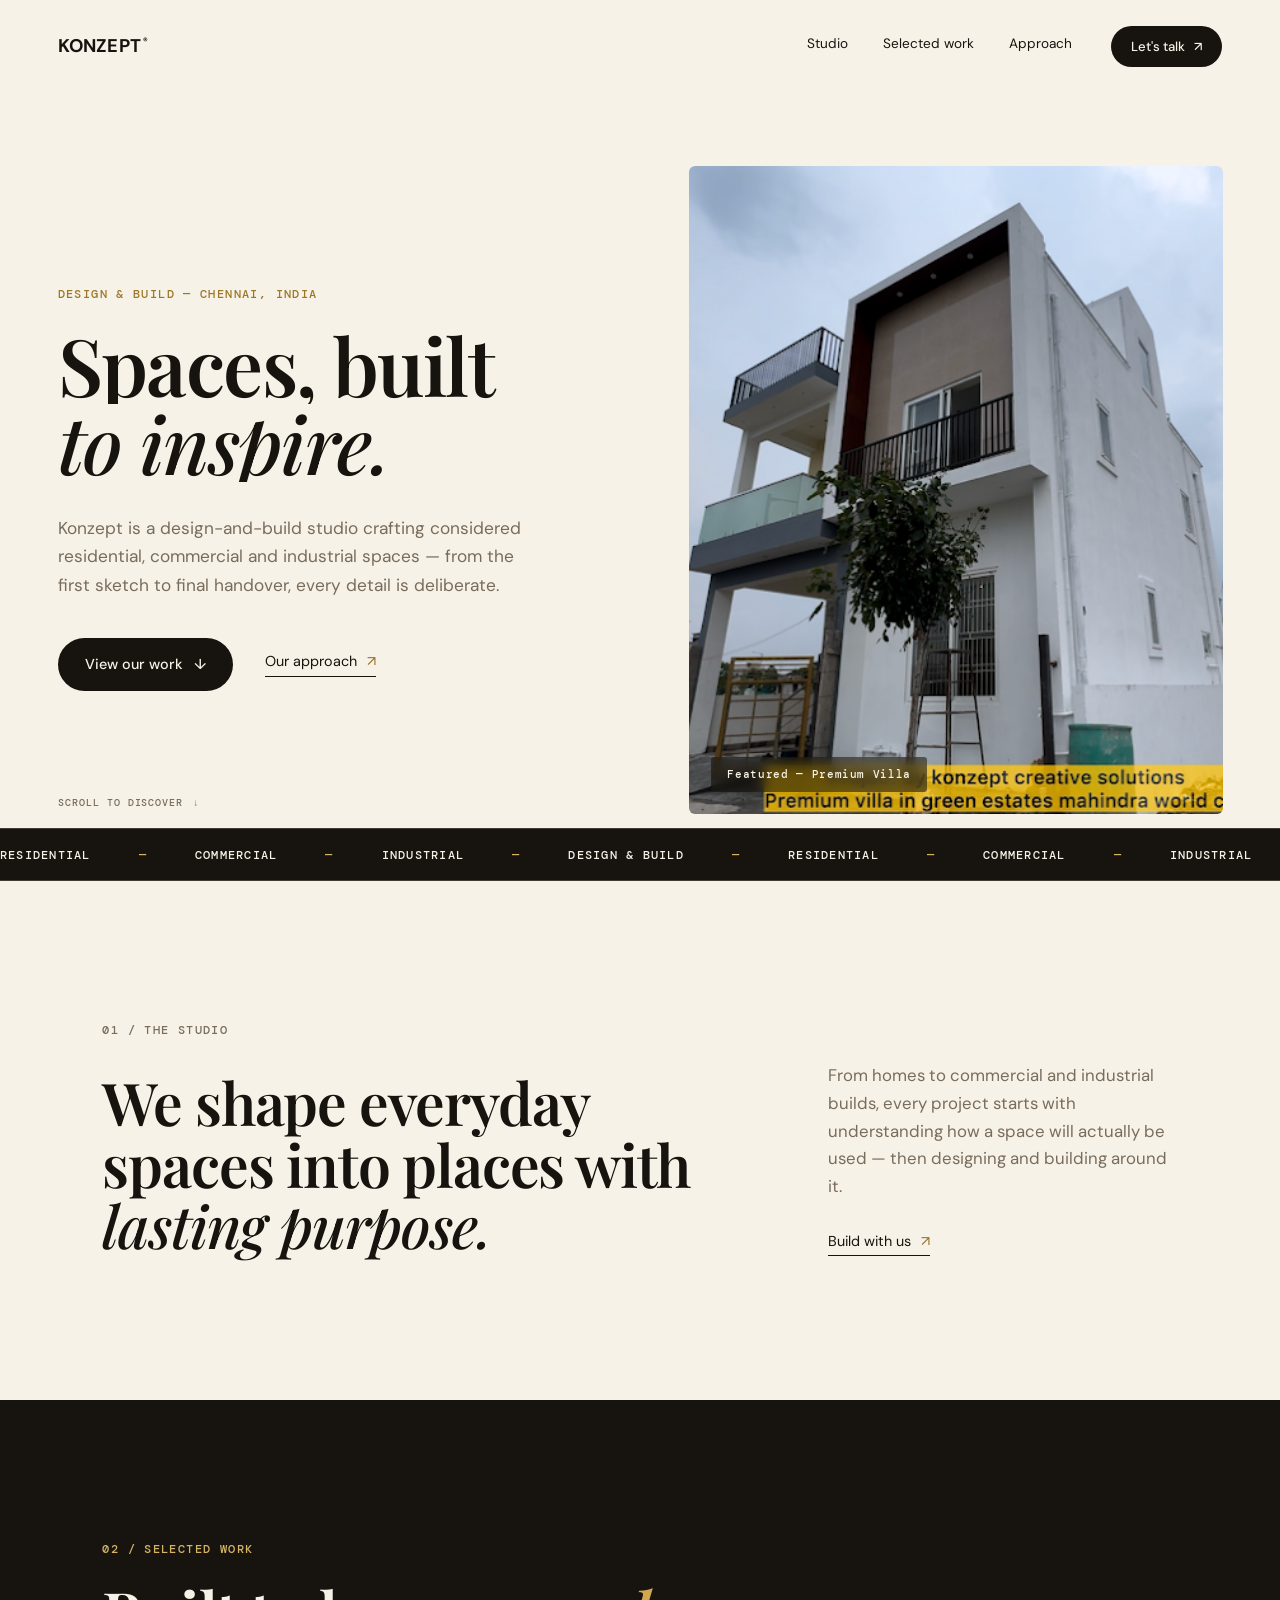
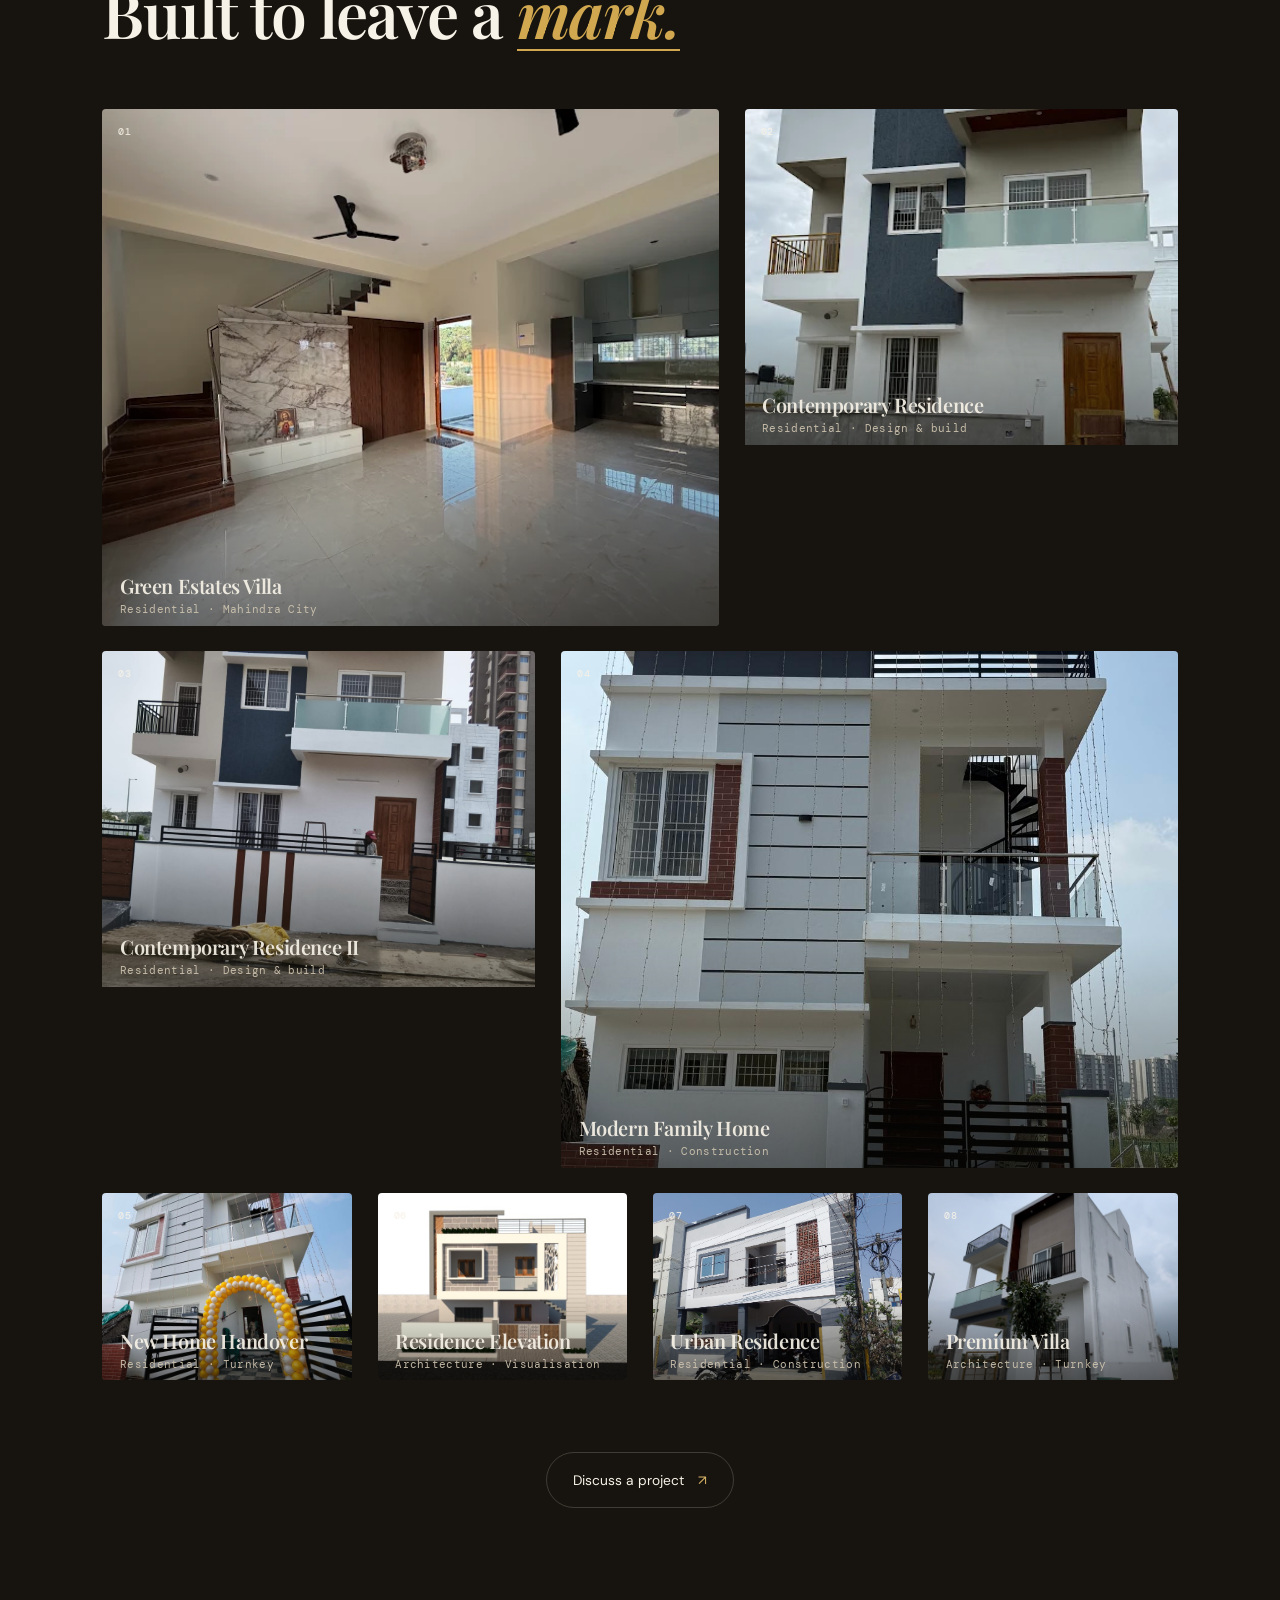
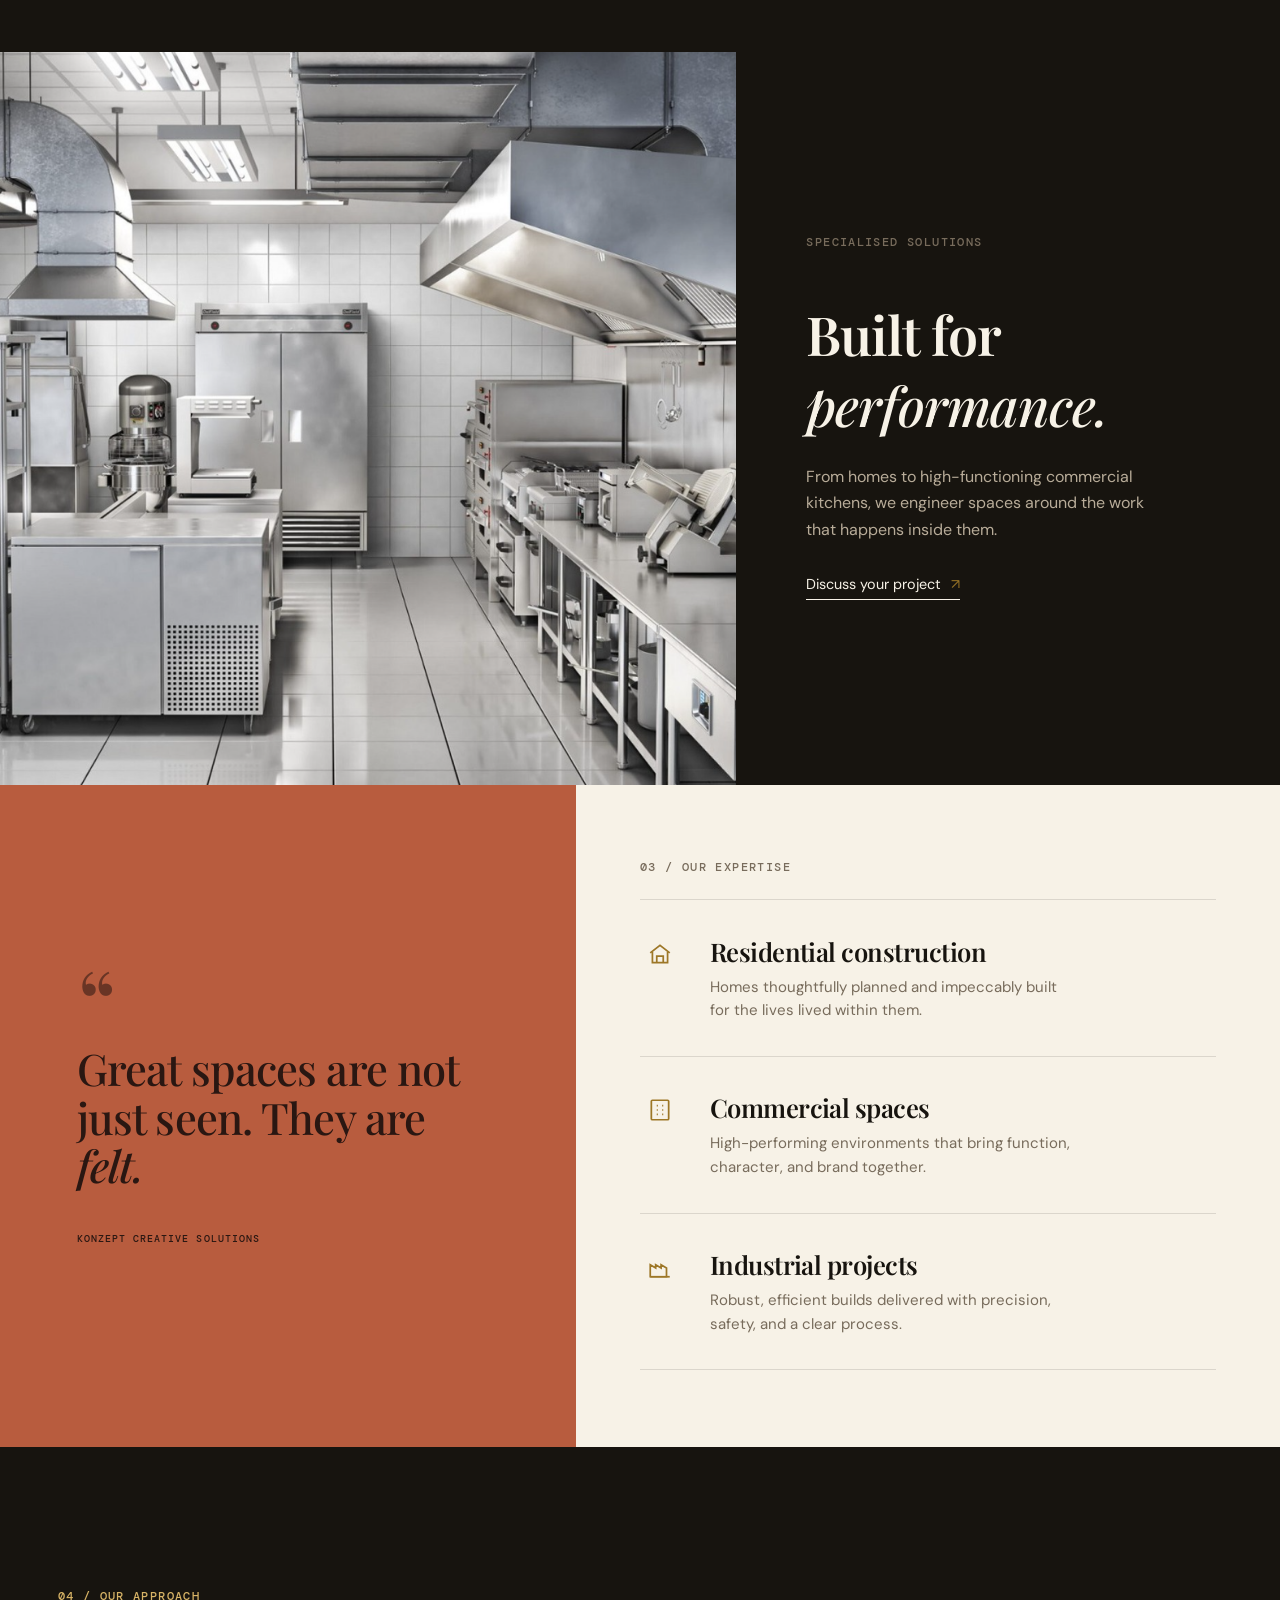
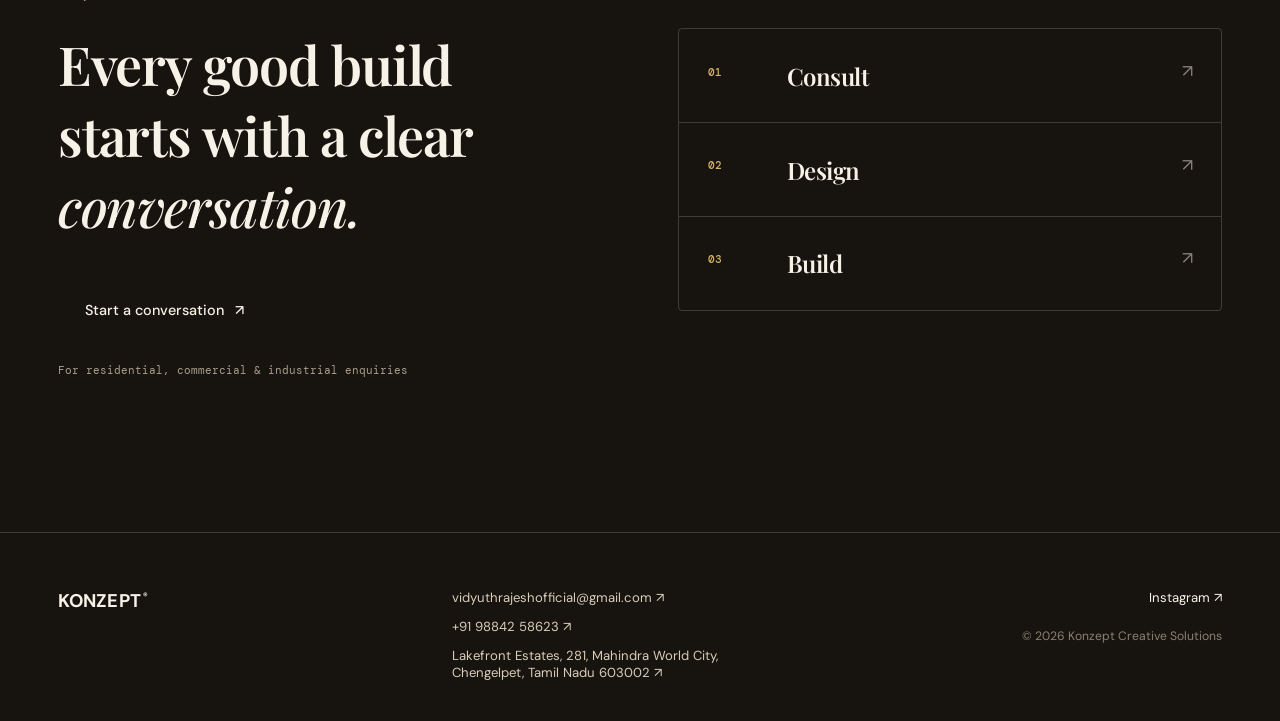
==== commit 6c380dc4: "redesign mobile-2" ====
--- a/index.html
+++ b/index.html
@@ -77,6 +77,7 @@
           <div class="work-head">
             <h2>Built to leave a <span class="mark">mark.</span></h2>
           </div>
+          <p class="swipe-hint">SWIPE TO EXPLORE <span>&#8592; &#8594;</span></p>
           <div class="bento">
             <div class="card card-big"><div class="card-frame"><span class="card-num">01</span><img src="demo1.webp" alt="Spacious residential interior completed by Konzept" /><div class="card-veil"></div><div class="card-info"><h3>Green Estates Villa</h3><p>Residential &middot; Mahindra City</p></div></div></div>
             <div class="card card-med"><div class="card-frame"><span class="card-num">02</span><img src="demo2.webp" alt="Contemporary residence exterior completed by Konzept" /><div class="card-veil"></div><div class="card-info"><h3>Contemporary Residence</h3><p>Residential &middot; Design &amp; build</p></div></div></div>
--- a/styles.css
+++ b/styles.css
@@ -22,8 +22,10 @@
 .reveal.is-visible{opacity:1;transform:translateY(0)}
 
 /* ---------- header ---------- */
-.site-header{position:fixed;top:0;left:0;right:0;z-index:50;display:flex;align-items:center;justify-content:space-between;padding:1.6rem 4.5vw;transition:background .35s ease,padding .35s ease,box-shadow .35s ease,backdrop-filter .35s ease}
-.site-header.is-scrolled{padding:1.05rem 4.5vw;background:rgba(247,242,231,.86);backdrop-filter:blur(14px);box-shadow:0 1px 0 var(--line)}
+.site-header{position:fixed;top:0;left:0;right:0;z-index:50;display:flex;align-items:center;justify-content:space-between;padding:1.6rem 4.5vw;transition:padding .35s ease,box-shadow .35s ease}
+.site-header::before{content:'';position:absolute;inset:0;z-index:-1;background:rgba(247,242,231,.86);backdrop-filter:blur(14px);opacity:0;transition:opacity .35s ease}
+.site-header.is-scrolled{padding:1.05rem 4.5vw;box-shadow:0 1px 0 var(--line)}
+.site-header.is-scrolled::before{opacity:1}
 .brand{font:700 1.15rem var(--font-b);letter-spacing:.01em;display:inline-flex;align-items:flex-start;gap:2px}
 .brand sup{font-size:.5em;margin-top:.15em}
 .nav{display:flex;align-items:center;gap:2.4rem}
@@ -132,8 +134,17 @@
 .pill-link{display:inline-flex;align-items:center;gap:.9rem;border:1px solid var(--line-i);border-radius:100px;padding:1.1rem 1.6rem;font-size:.86rem;transition:border-color .3s ease,background .3s ease}
 .pill-link:hover{background:var(--line-i);border-color:transparent}
 .pill-link span{color:color-mix(in srgb, var(--accent) 70%, var(--paper))}
-@media (max-width:900px){.bento{grid-template-columns:1fr 1fr;gap:1rem}.card-big,.card-med,.card-sm{grid-column:span 2}}
-@media (max-width:600px){.bento{grid-template-columns:1fr}.card-big,.card-med,.card-sm{grid-column:span 1}}
+@media (max-width:900px) and (min-width:701px){.bento{grid-template-columns:1fr 1fr;gap:1rem}.card-big,.card-med,.card-sm{grid-column:span 2}}
+.swipe-hint{display:none;align-items:center;gap:.6rem;margin:0 0 1.8rem;color:var(--muted);font:500 .62rem var(--font-m);letter-spacing:.1em}
+.swipe-hint span{display:inline-flex;gap:.35rem;color:color-mix(in srgb, var(--accent) 75%, var(--paper))}
+@media (max-width:700px){
+  .work-head{margin-bottom:1.1rem}
+  .swipe-hint{display:flex}
+  .bento{display:flex;grid-template-columns:none;overflow-x:auto;overscroll-behavior-x:contain;scroll-snap-type:x mandatory;gap:1rem;margin:0 -6vw;padding:.3rem 6vw 1.6rem;-webkit-overflow-scrolling:touch;scrollbar-width:none}
+  .bento::-webkit-scrollbar{display:none}
+  .card,.card-big,.card-med,.card-sm{grid-column:auto;flex:0 0 82%;scroll-snap-align:center}
+  .card-frame,.card-big .card-frame,.card-sm .card-frame{aspect-ratio:4/4.6}
+}
 
 /* ---------- kitchen feature ---------- */
 .feature{display:grid;grid-template-columns:1.15fr .85fr;background:var(--ink);color:var(--paper)}
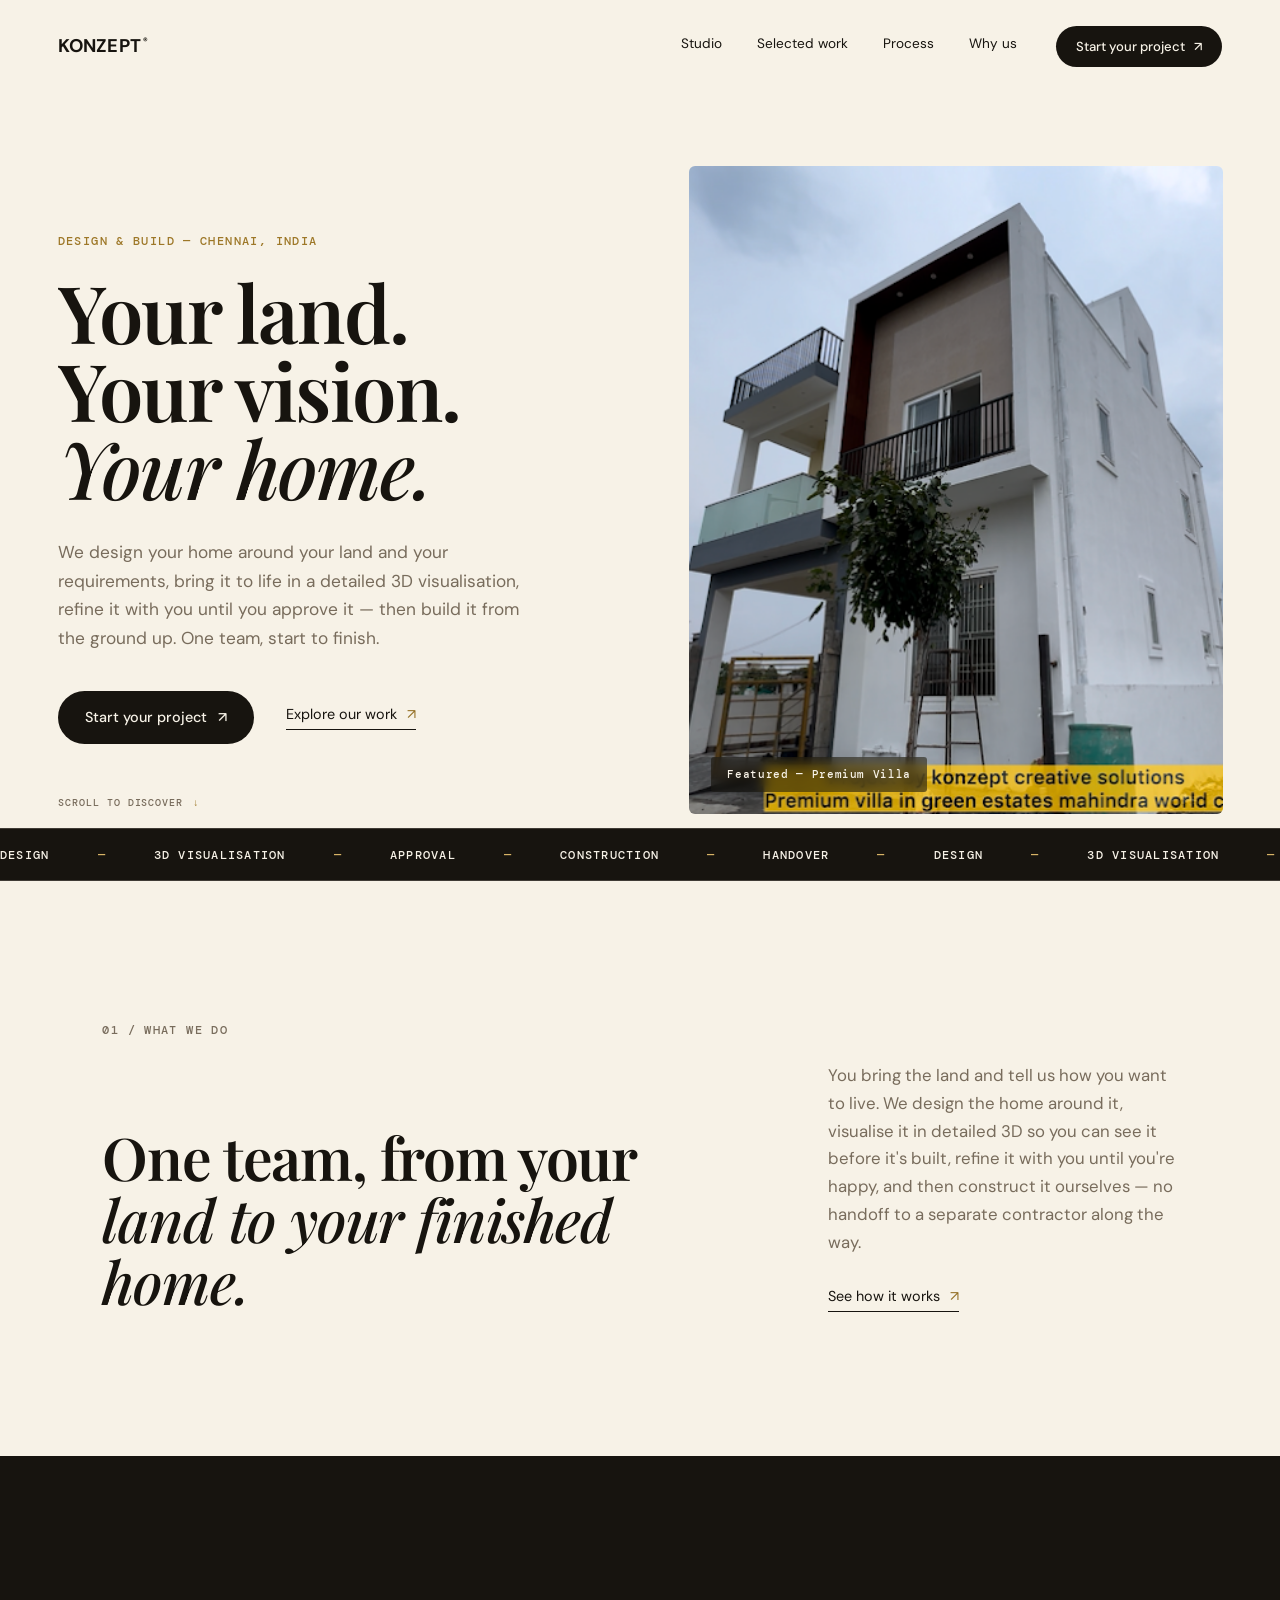
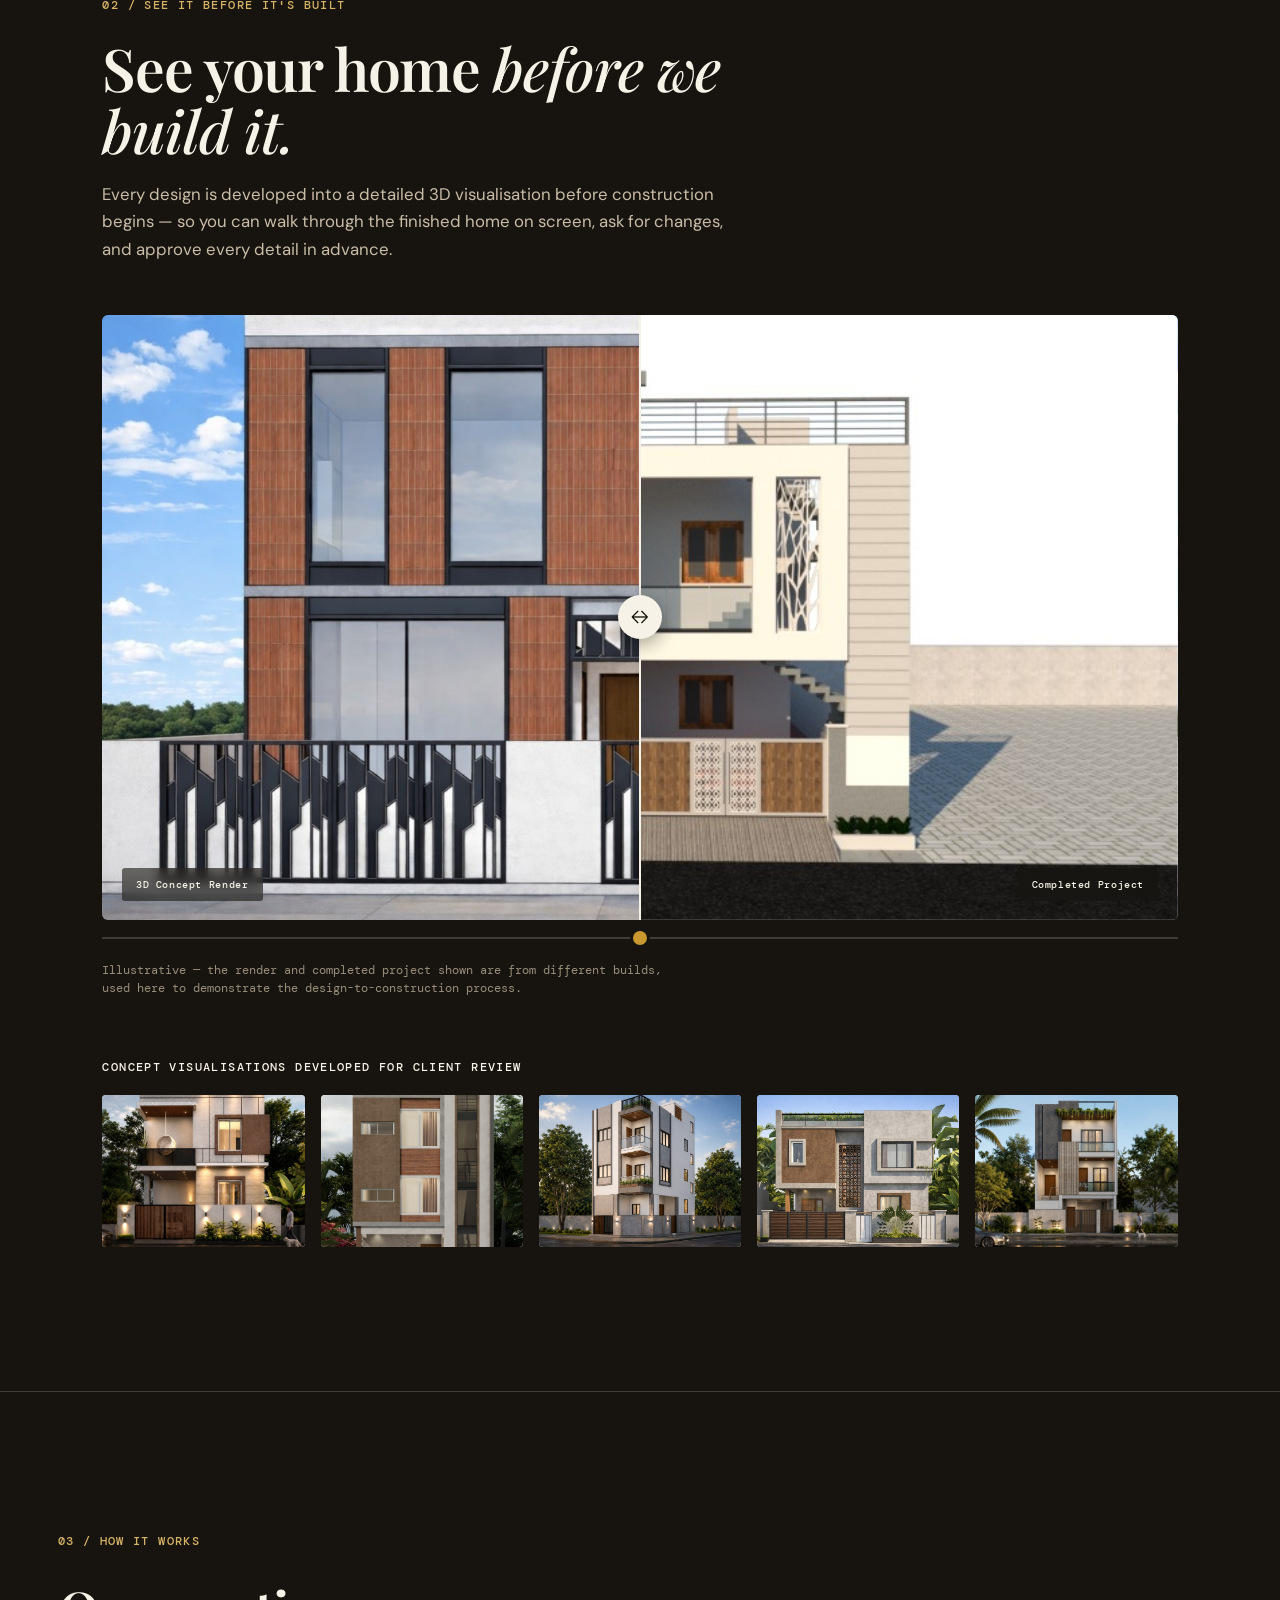
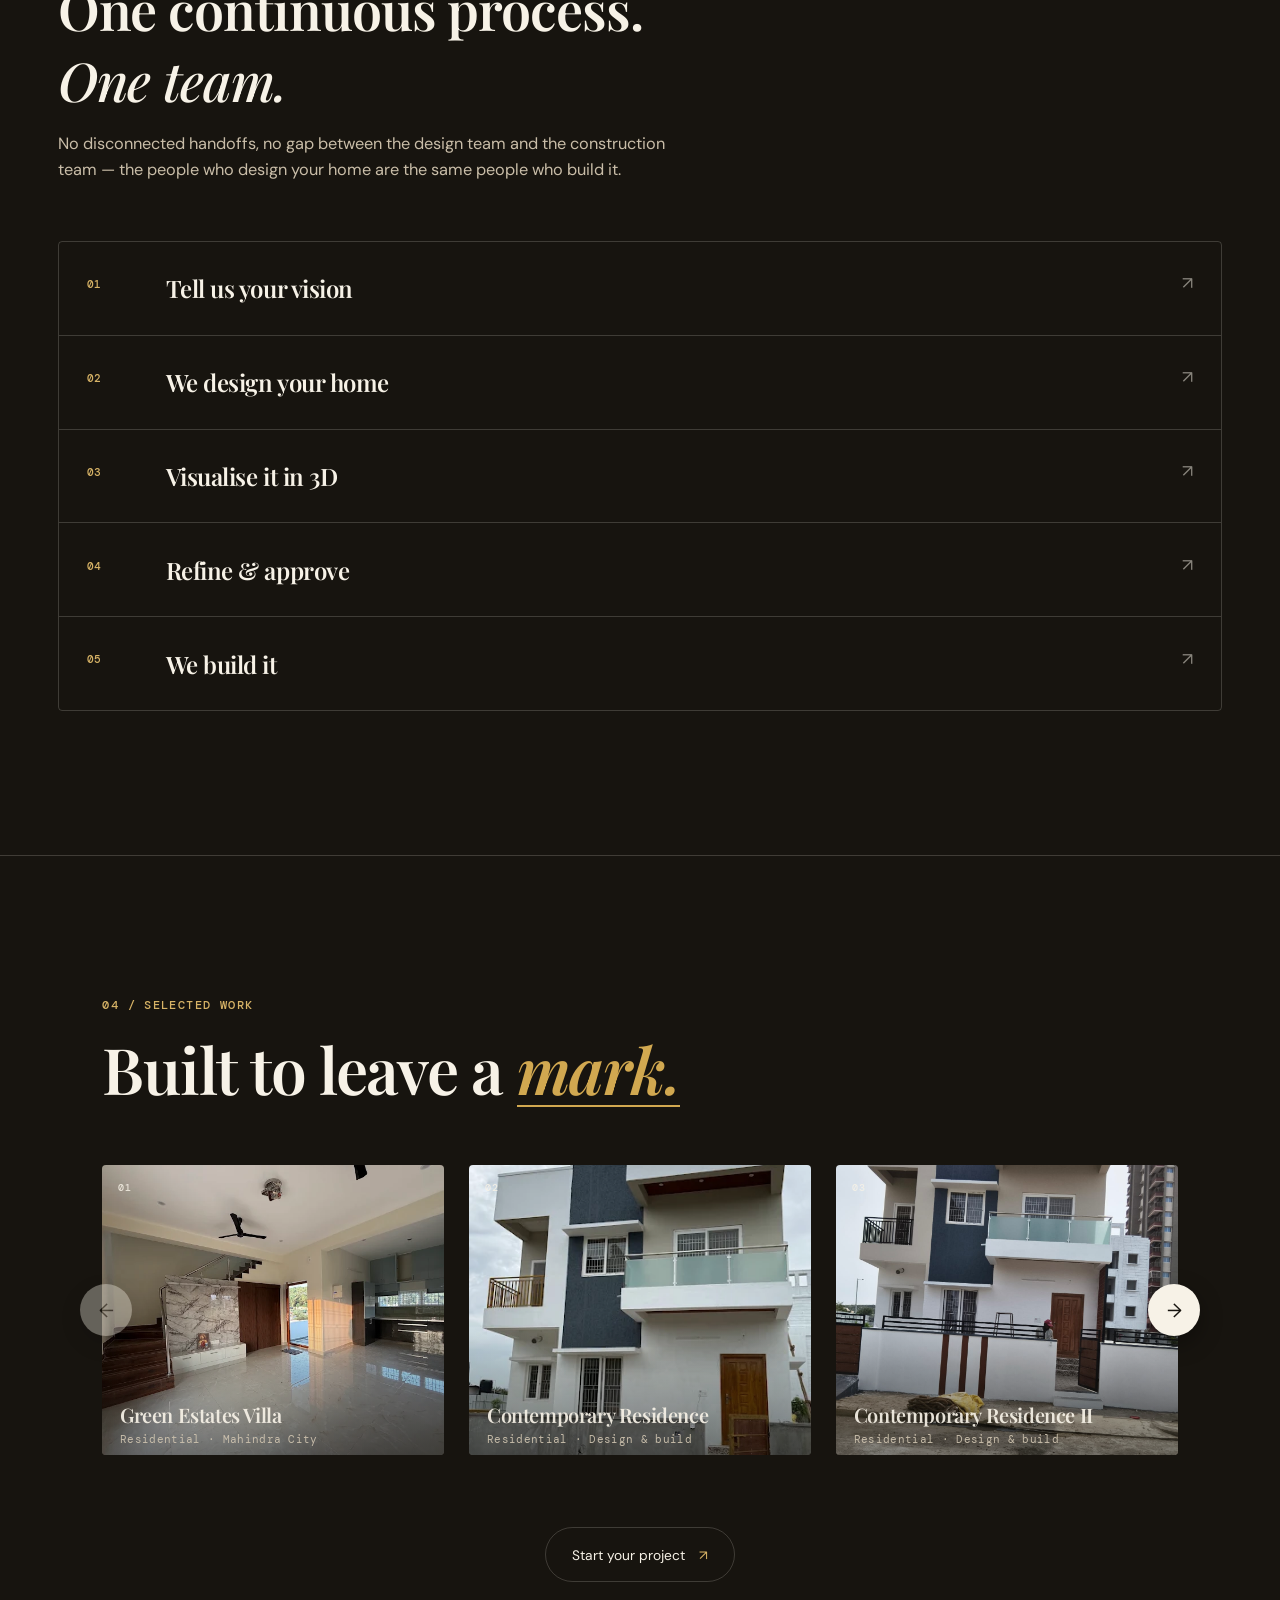
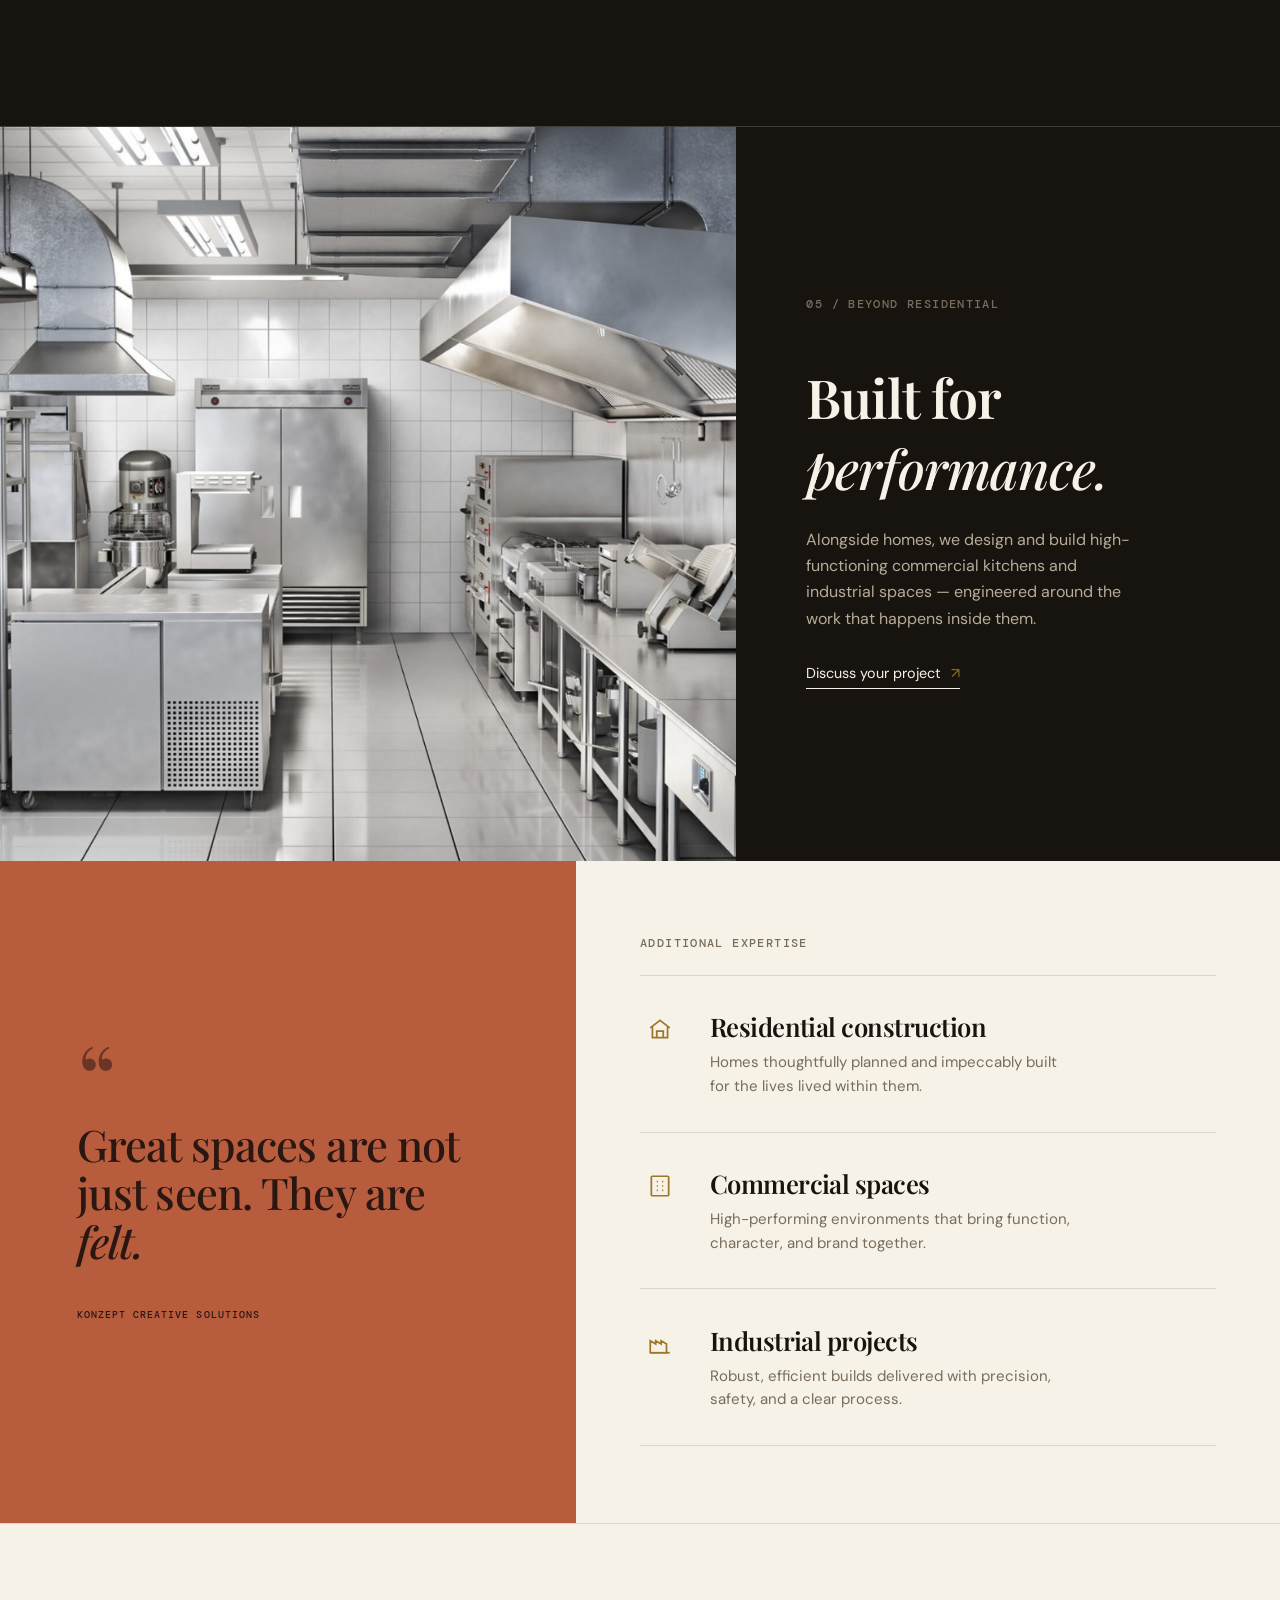
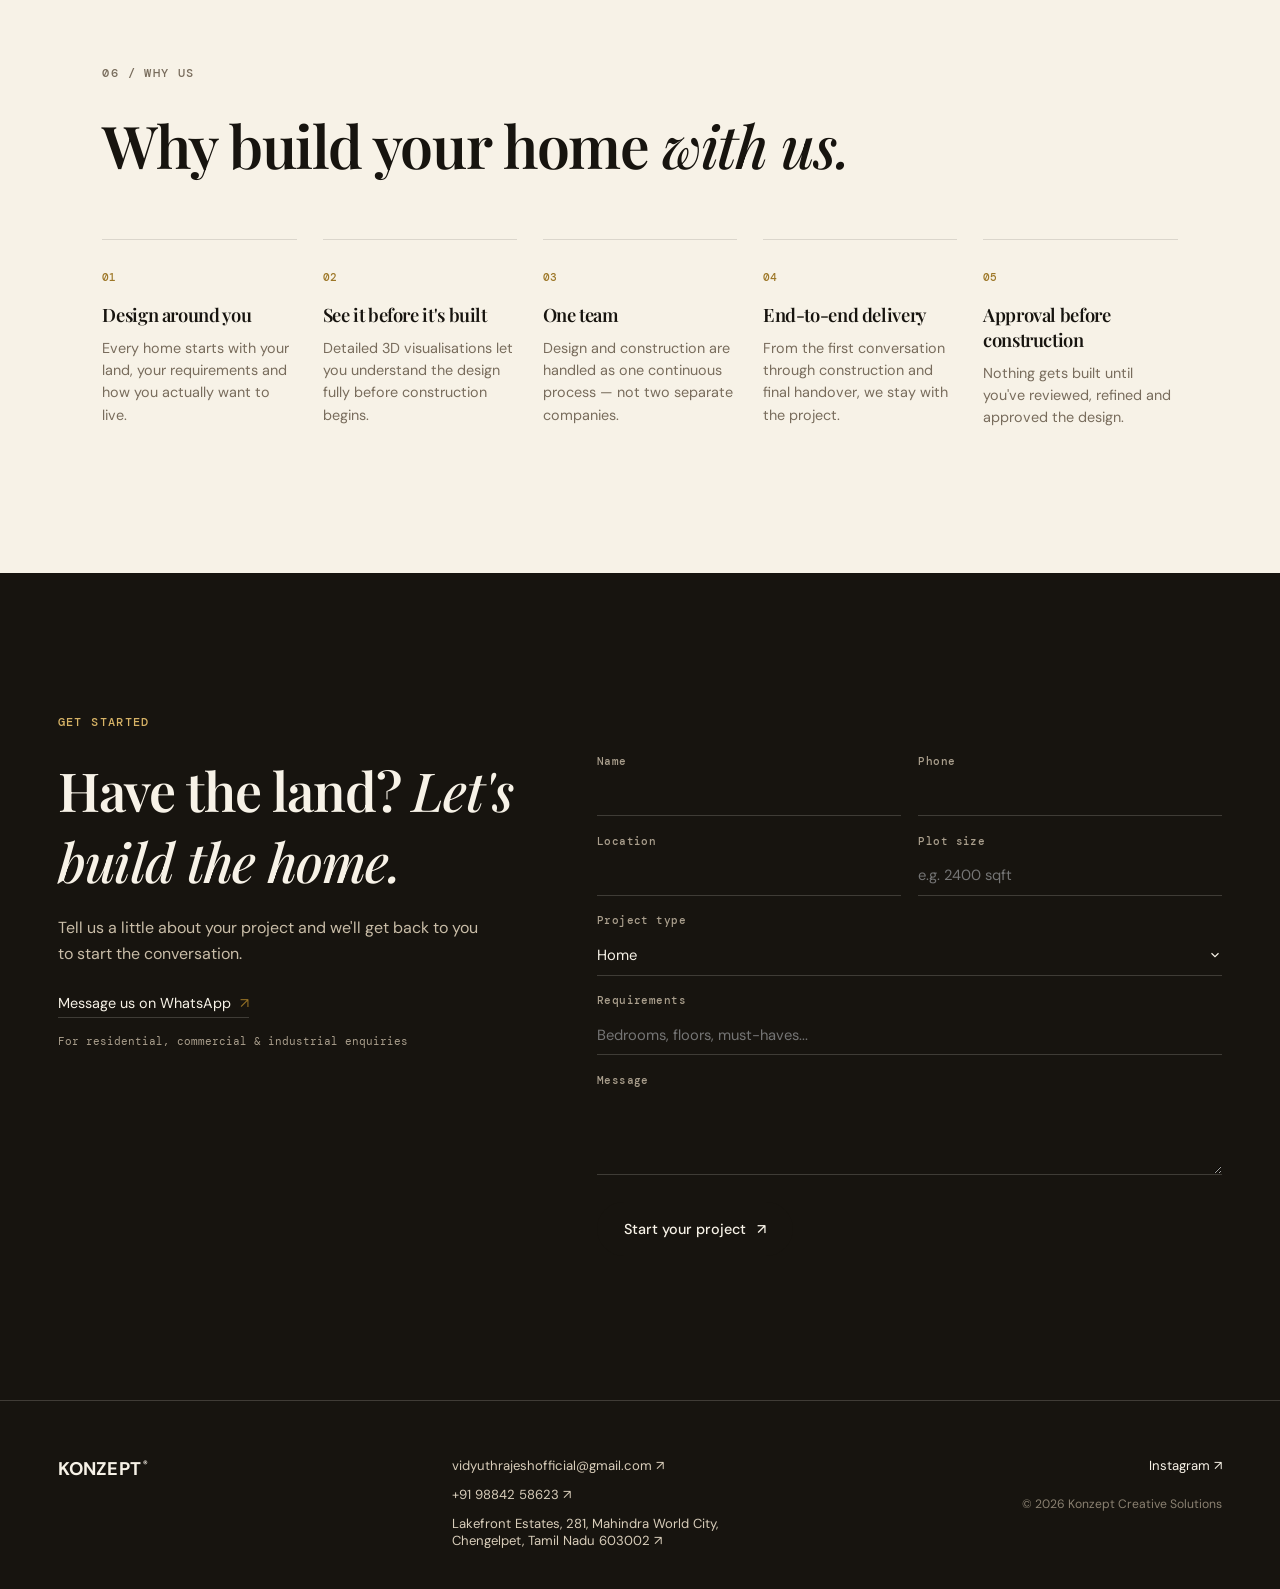
==== commit 7782f786: "full redesign" ====
--- a/index.html
+++ b/index.html
@@ -3,8 +3,8 @@
   <head>
     <meta charset="UTF-8" />
     <meta name="viewport" content="width=device-width, initial-scale=1.0" />
-    <meta name="description" content="Konzept Creative Solutions — design and build, made to last." />
-    <title>Konzept — Creative Solutions</title>
+    <meta name="description" content="Konzept Creative Solutions — from your land to your finished home. Design, 3D visualisation and construction, handled by one team." />
+    <title>Konzept — Design &amp; Build Your Home</title>
     <link rel="preconnect" href="https://fonts.googleapis.com" />
     <link rel="preconnect" href="https://fonts.gstatic.com" crossorigin />
     <link href="https://fonts.googleapis.com/css2?family=DM+Mono:wght@400;500&family=DM+Sans:wght@400;500;600;700&family=Playfair+Display:ital,wght@0,500;0,600;0,700;1,500;1,600&display=swap" rel="stylesheet" />
@@ -20,9 +20,10 @@
         <div class="nav-links" id="navLinks">
           <a href="#studio">Studio</a>
           <a href="#work">Selected work</a>
-          <a href="#approach">Approach</a>
-        </div>
-        <a class="cta-pill" href="mailto:vidyuthrajeshofficial@gmail.com">Let's talk <span>&#8599;</span></a>
+          <a href="#process">Process</a>
+          <a href="#why">Why us</a>
+        </div>
+        <a class="cta-pill" href="#contact">Start your project <span>&#8599;</span></a>
         <button class="menu-btn" id="menuBtn" aria-label="Toggle menu" aria-expanded="false">
           <span></span><span></span><span></span>
         </button>
@@ -35,13 +36,14 @@
         <div class="hero-copy">
           <span class="eyebrow">Design &amp; Build &mdash; Chennai, India</span>
           <h1>
-            <span class="hero-line"><span>Spaces, built</span></span>
-            <span class="hero-line"><span><em>to inspire.</em></span></span>
+            <span class="hero-line"><span>Your land.</span></span>
+            <span class="hero-line"><span>Your vision.</span></span>
+            <span class="hero-line"><span><em>Your home.</em></span></span>
           </h1>
-          <p class="hero-body">Konzept is a design-and-build studio crafting considered residential, commercial and industrial spaces &mdash; from the first sketch to final handover, every detail is deliberate.</p>
+          <p class="hero-body">We design your home around your land and your requirements, bring it to life in a detailed 3D visualisation, refine it with you until you approve it &mdash; then build it from the ground up. One team, start to finish.</p>
           <div class="hero-actions">
-            <a class="btn-solid" href="#work">View our work <span>&#8595;</span></a>
-            <a class="text-link" href="#approach">Our approach <span>&#8599;</span></a>
+            <a class="btn-solid" href="#contact">Start your project <span>&#8599;</span></a>
+            <a class="text-link" href="#work">Explore our work <span>&#8599;</span></a>
           </div>
         </div>
         <div class="hero-visual">
@@ -53,52 +55,128 @@
 
       <div class="marquee" aria-hidden="true">
         <div class="marquee-track">
-          <span>RESIDENTIAL <i>&mdash;</i> COMMERCIAL <i>&mdash;</i> INDUSTRIAL <i>&mdash;</i> DESIGN &amp; BUILD <i>&mdash;</i></span>
-          <span>RESIDENTIAL <i>&mdash;</i> COMMERCIAL <i>&mdash;</i> INDUSTRIAL <i>&mdash;</i> DESIGN &amp; BUILD <i>&mdash;</i></span>
+          <span>DESIGN <i>&mdash;</i> 3D VISUALISATION <i>&mdash;</i> APPROVAL <i>&mdash;</i> CONSTRUCTION <i>&mdash;</i> HANDOVER <i>&mdash;</i></span>
+          <span>DESIGN <i>&mdash;</i> 3D VISUALISATION <i>&mdash;</i> APPROVAL <i>&mdash;</i> CONSTRUCTION <i>&mdash;</i> HANDOVER <i>&mdash;</i></span>
         </div>
       </div>
 
       <section class="section" id="studio">
-        <span class="label eyebrow">01 / The studio</span>
+        <span class="label eyebrow">01 / What we do</span>
         <div class="reveal" data-reveal>
           <div class="studio-grid">
-            <h2>We shape everyday spaces into places with <em>lasting purpose.</em></h2>
+            <h2>One team, from your <em>land to your finished home.</em></h2>
             <div class="studio-side">
-              <p>From homes to commercial and industrial builds, every project starts with understanding how a space will actually be used &mdash; then designing and building around it.</p>
-              <a class="text-link" href="#approach">Build with us <span>&#8599;</span></a>
-            </div>
+              <p>You bring the land and tell us how you want to live. We design the home around it, visualise it in detailed 3D so you can see it before it's built, refine it with you until you're happy, and then construct it ourselves &mdash; no handoff to a separate contractor along the way.</p>
+              <a class="text-link" href="#process">See how it works <span>&#8599;</span></a>
+            </div>
+          </div>
+        </div>
+      </section>
+
+      <section class="section on-dark vision" id="vision">
+        <div class="reveal" data-reveal>
+          <span class="label eyebrow">02 / See it before it's built</span>
+          <div class="vision-head">
+            <h2>See your home <em>before we build it.</em></h2>
+            <p>Every design is developed into a detailed 3D visualisation before construction begins &mdash; so you can walk through the finished home on screen, ask for changes, and approve every detail in advance.</p>
+          </div>
+
+          <div class="compare" id="compareSlider">
+            <div class="compare-frame">
+              <img class="compare-img compare-before" src="3Ddemo4.jpeg" alt="3D architectural concept render of a modern home at dusk" />
+              <img class="compare-img compare-after" src="demo7.jpeg" alt="Completed home elevation built by Konzept" />
+              <div class="compare-handle" id="compareHandle">
+                <span class="compare-handle-grip">&#8596;</span>
+              </div>
+              <span class="compare-tag compare-tag-left">3D Concept Render</span>
+              <span class="compare-tag compare-tag-right">Completed Project</span>
+            </div>
+            <input type="range" class="compare-range" id="compareRange" min="0" max="100" value="50" aria-label="Drag to compare 3D render and completed home" />
+          </div>
+          <p class="compare-note">Illustrative &mdash; the render and completed project shown are from different builds, used here to demonstrate the design-to-construction process.</p>
+
+          <div class="concept-strip">
+            <p class="concept-strip-label eyebrow">Concept visualisations developed for client review</p>
+            <div class="concept-thumbs" id="conceptThumbs">
+              <button type="button" class="concept-thumb" data-idx="0"><img src="3Ddemo1.jpeg" alt="3D concept render of a contemporary house facade" /></button>
+              <button type="button" class="concept-thumb" data-idx="1"><img src="3Ddemo2.jpeg" alt="3D concept render of a residential tower on a corner plot" /></button>
+              <button type="button" class="concept-thumb" data-idx="2"><img src="3Ddemo3.jpeg" alt="3D concept render of a modern home facade" /></button>
+              <button type="button" class="concept-thumb" data-idx="3"><img src="3Ddemo5.jpeg" alt="3D concept render of a villa with a garden terrace" /></button>
+              <button type="button" class="concept-thumb" data-idx="4"><img src="3Ddemo6.jpeg" alt="3D concept render of a family home" /></button>
+            </div>
+          </div>
+        </div>
+      </section>
+
+      <section class="section-tight on-dark" id="process">
+        <div class="reveal" data-reveal>
+          <span class="label eyebrow">03 / How it works</span>
+          <div class="process-head">
+            <h2>One continuous process. <em>One team.</em></h2>
+            <p>No disconnected handoffs, no gap between the design team and the construction team &mdash; the people who design your home are the same people who build it.</p>
+          </div>
+          <div class="stepper" id="stepper">
+            <button class="step" data-step="0">
+              <span class="step-num">01</span>
+              <div><h3>Tell us your vision</h3><p>You share your land, requirements, lifestyle, preferences and budget &mdash; the starting point for everything we design.</p></div>
+              <span class="step-arrow">&#8599;</span>
+            </button>
+            <button class="step" data-step="1">
+              <span class="step-num">02</span>
+              <div><h3>We design your home</h3><p>Our team develops an architectural concept and house design built specifically for your land and your requirements.</p></div>
+              <span class="step-arrow">&#8599;</span>
+            </button>
+            <button class="step" data-step="2">
+              <span class="step-num">03</span>
+              <div><h3>Visualise it in 3D</h3><p>We turn the design into a detailed 3D visualisation, so you can see exactly what your finished home will look like.</p></div>
+              <span class="step-arrow">&#8599;</span>
+            </button>
+            <button class="step" data-step="3">
+              <span class="step-num">04</span>
+              <div><h3>Refine &amp; approve</h3><p>You review the design and give feedback, and we make the changes needed until you're ready to approve it.</p></div>
+              <span class="step-arrow">&#8599;</span>
+            </button>
+            <button class="step" data-step="4">
+              <span class="step-num">05</span>
+              <div><h3>We build it</h3><p>Once approved, the same team takes the project through construction and final handover &mdash; no third party involved.</p></div>
+              <span class="step-arrow">&#8599;</span>
+            </button>
           </div>
         </div>
       </section>
 
       <section class="section on-dark" id="work">
         <div class="reveal" data-reveal>
-          <span class="label eyebrow">02 / Selected work</span>
+          <span class="label eyebrow">04 / Selected work</span>
           <div class="work-head">
             <h2>Built to leave a <span class="mark">mark.</span></h2>
           </div>
           <p class="swipe-hint">SWIPE TO EXPLORE <span>&#8592; &#8594;</span></p>
-          <div class="bento">
-            <div class="card card-big"><div class="card-frame"><span class="card-num">01</span><img src="demo1.webp" alt="Spacious residential interior completed by Konzept" /><div class="card-veil"></div><div class="card-info"><h3>Green Estates Villa</h3><p>Residential &middot; Mahindra City</p></div></div></div>
-            <div class="card card-med"><div class="card-frame"><span class="card-num">02</span><img src="demo2.webp" alt="Contemporary residence exterior completed by Konzept" /><div class="card-veil"></div><div class="card-info"><h3>Contemporary Residence</h3><p>Residential &middot; Design &amp; build</p></div></div></div>
-            <div class="card card-med"><div class="card-frame"><span class="card-num">03</span><img src="demo4.jpeg" alt="Contemporary residence exterior completed by Konzept" /><div class="card-veil"></div><div class="card-info"><h3>Contemporary Residence II</h3><p>Residential &middot; Design &amp; build</p></div></div></div>
-            <div class="card card-big"><div class="card-frame"><span class="card-num">04</span><img src="demo5.jpeg" alt="Modern three-storey home completed by Konzept" /><div class="card-veil"></div><div class="card-info"><h3>Modern Family Home</h3><p>Residential &middot; Construction</p></div></div></div>
-            <div class="card card-sm"><div class="card-frame"><span class="card-num">05</span><img src="demo6.jpeg" alt="New home handover completed by Konzept" /><div class="card-veil"></div><div class="card-info"><h3>New Home Handover</h3><p>Residential &middot; Turnkey</p></div></div></div>
-            <div class="card card-sm"><div class="card-frame"><span class="card-num">06</span><img src="demo7.jpeg" alt="Residence elevation by Konzept" /><div class="card-veil"></div><div class="card-info"><h3>Residence Elevation</h3><p>Architecture &middot; Visualisation</p></div></div></div>
-            <div class="card card-sm"><div class="card-frame"><span class="card-num">07</span><img src="demo8.jpeg" alt="Urban residence completed by Konzept" /><div class="card-veil"></div><div class="card-info"><h3>Urban Residence</h3><p>Residential &middot; Construction</p></div></div></div>
-            <div class="card card-sm"><div class="card-frame"><span class="card-num">08</span><img src="demo3.webp" alt="Premium villa exterior completed by Konzept" /><div class="card-veil"></div><div class="card-info"><h3>Premium Villa</h3><p>Architecture &middot; Turnkey</p></div></div></div>
-          </div>
-          <div class="work-cta"><a class="pill-link" href="mailto:vidyuthrajeshofficial@gmail.com">Discuss a project <span>&#8599;</span></a></div>
-        </div>
-      </section>
-
-      <section class="feature">
+          <div class="work-carousel">
+            <button type="button" class="work-arrow work-arrow-prev" id="workPrev" aria-label="Previous projects">&#8592;</button>
+            <div class="bento" id="workBento">
+              <div class="card card-big"><div class="card-frame"><span class="card-num">01</span><img src="demo1.webp" alt="Spacious residential interior completed by Konzept" /><div class="card-veil"></div><div class="card-info"><h3>Green Estates Villa</h3><p>Residential &middot; Mahindra City</p></div></div></div>
+              <div class="card card-med"><div class="card-frame"><span class="card-num">02</span><img src="demo2.webp" alt="Contemporary residence exterior completed by Konzept" /><div class="card-veil"></div><div class="card-info"><h3>Contemporary Residence</h3><p>Residential &middot; Design &amp; build</p></div></div></div>
+              <div class="card card-med"><div class="card-frame"><span class="card-num">03</span><img src="demo4.jpeg" alt="Contemporary residence exterior completed by Konzept" /><div class="card-veil"></div><div class="card-info"><h3>Contemporary Residence II</h3><p>Residential &middot; Design &amp; build</p></div></div></div>
+              <div class="card card-big"><div class="card-frame"><span class="card-num">04</span><img src="demo5.jpeg" alt="Modern three-storey home completed by Konzept" /><div class="card-veil"></div><div class="card-info"><h3>Modern Family Home</h3><p>Residential &middot; Construction</p></div></div></div>
+              <div class="card card-sm"><div class="card-frame"><span class="card-num">05</span><img src="demo6.jpeg" alt="New home handover completed by Konzept" /><div class="card-veil"></div><div class="card-info"><h3>New Home Handover</h3><p>Residential &middot; Turnkey</p></div></div></div>
+              <div class="card card-sm"><div class="card-frame"><span class="card-num">06</span><img src="demo7.jpeg" alt="Residence elevation by Konzept" /><div class="card-veil"></div><div class="card-info"><h3>Residence Elevation</h3><p>Architecture &middot; Visualisation</p></div></div></div>
+              <div class="card card-sm"><div class="card-frame"><span class="card-num">07</span><img src="demo8.jpeg" alt="Urban residence completed by Konzept" /><div class="card-veil"></div><div class="card-info"><h3>Urban Residence</h3><p>Residential &middot; Construction</p></div></div></div>
+              <div class="card card-sm"><div class="card-frame"><span class="card-num">08</span><img src="demo3.webp" alt="Premium villa exterior completed by Konzept" /><div class="card-veil"></div><div class="card-info"><h3>Premium Villa</h3><p>Architecture &middot; Turnkey</p></div></div></div>
+            </div>
+            <button type="button" class="work-arrow work-arrow-next" id="workNext" aria-label="Next projects">&#8594;</button>
+          </div>
+          <div class="work-cta"><a class="pill-link" href="#contact">Start your project <span>&#8599;</span></a></div>
+        </div>
+      </section>
+
+      <section class="feature" id="beyond">
         <div class="feature-media"><img src="autokitchen.png" alt="Professional automated kitchen installation" /></div>
         <div class="feature-copy">
-          <span class="label eyebrow">Specialised solutions</span>
+          <span class="label eyebrow">05 / Beyond residential</span>
           <h2>Built for<br /><em>performance.</em></h2>
-          <p>From homes to high-functioning commercial kitchens, we engineer spaces around the work that happens inside them.</p>
-          <a class="text-link" href="mailto:vidyuthrajeshofficial@gmail.com" style="border-color:var(--paper)">Discuss your project <span>&#8599;</span></a>
+          <p>Alongside homes, we design and build high-functioning commercial kitchens and industrial spaces &mdash; engineered around the work that happens inside them.</p>
+          <a class="text-link" href="#contact" style="border-color:var(--paper)">Discuss your project <span>&#8599;</span></a>
         </div>
       </section>
 
@@ -111,7 +189,7 @@
               <p class="quote-credit">KONZEPT CREATIVE SOLUTIONS</p>
             </div>
             <div class="services">
-              <span class="label eyebrow">03 / Our expertise</span>
+              <span class="label eyebrow">Additional expertise</span>
               <div class="service-row">
                 <div class="service-icon"><svg width="26" height="26" viewBox="0 0 24 24" fill="none" stroke="currentColor" stroke-width="1.6"><path d="M3 11l9-7 9 7"/><path d="M5 10v10h14V10"/><path d="M9 20v-6h6v6"/></svg></div>
                 <div><h3>Residential construction</h3><p>Homes thoughtfully planned and impeccably built for the lives lived within them.</p></div>
@@ -129,34 +207,72 @@
         </div>
       </section>
 
-      <section class="section-tight on-dark" id="approach">
-        <div class="reveal" data-reveal>
-          <span class="label eyebrow">04 / Our approach</span>
-          <div class="approach">
-            <div class="approach-copy">
-              <h2>Every good build starts with a clear <em>conversation.</em></h2>
-              <div class="contact-cta">
-                <a class="btn-solid" href="mailto:vidyuthrajeshofficial@gmail.com">Start a conversation <span>&#8599;</span></a>
-                <p class="contact-note">For residential, commercial &amp; industrial enquiries</p>
-              </div>
-            </div>
-            <div class="stepper" id="stepper">
-              <button class="step" data-step="0">
-                <span class="step-num">01</span>
-                <div><h3>Consult</h3><p>We understand your site, requirements, budget, and vision before a line is drawn.</p></div>
-                <span class="step-arrow">&#8599;</span>
-              </button>
-              <button class="step" data-step="1">
-                <span class="step-num">02</span>
-                <div><h3>Design</h3><p>We turn practical needs into a considered design direction and a clear build plan.</p></div>
-                <span class="step-arrow">&#8599;</span>
-              </button>
-              <button class="step" data-step="2">
-                <span class="step-num">03</span>
-                <div><h3>Build</h3><p>We deliver with craftsmanship, transparent communication, and attention to every finish.</p></div>
-                <span class="step-arrow">&#8599;</span>
-              </button>
-            </div>
+      <section class="section" id="why">
+        <div class="reveal" data-reveal>
+          <span class="label eyebrow">06 / Why us</span>
+          <div class="why-head">
+            <h2>Why build your home <em>with us.</em></h2>
+          </div>
+          <div class="why-grid">
+            <div class="why-item">
+              <span class="why-num">01</span>
+              <h3>Design around you</h3>
+              <p>Every home starts with your land, your requirements and how you actually want to live.</p>
+            </div>
+            <div class="why-item">
+              <span class="why-num">02</span>
+              <h3>See it before it's built</h3>
+              <p>Detailed 3D visualisations let you understand the design fully before construction begins.</p>
+            </div>
+            <div class="why-item">
+              <span class="why-num">03</span>
+              <h3>One team</h3>
+              <p>Design and construction are handled as one continuous process &mdash; not two separate companies.</p>
+            </div>
+            <div class="why-item">
+              <span class="why-num">04</span>
+              <h3>End-to-end delivery</h3>
+              <p>From the first conversation through construction and final handover, we stay with the project.</p>
+            </div>
+            <div class="why-item">
+              <span class="why-num">05</span>
+              <h3>Approval before construction</h3>
+              <p>Nothing gets built until you've reviewed, refined and approved the design.</p>
+            </div>
+          </div>
+        </div>
+      </section>
+
+      <section class="section-tight on-dark" id="contact">
+        <div class="reveal" data-reveal>
+          <span class="label eyebrow">Get started</span>
+          <div class="contact-wrap">
+            <div class="contact-intro">
+              <h2>Have the land? <em>Let's build the home.</em></h2>
+              <p>Tell us a little about your project and we'll get back to you to start the conversation.</p>
+              <a class="text-link whatsapp-link" href="https://wa.me/919884258623" target="_blank" rel="noreferrer">Message us on WhatsApp <span>&#8599;</span></a>
+              <p class="contact-note">For residential, commercial &amp; industrial enquiries</p>
+            </div>
+            <form class="enquiry-form" id="enquiryForm">
+              <div class="form-row">
+                <label>Name<input type="text" name="name" required /></label>
+                <label>Phone<input type="tel" name="phone" required /></label>
+              </div>
+              <div class="form-row">
+                <label>Location<input type="text" name="location" /></label>
+                <label>Plot size<input type="text" name="plot" placeholder="e.g. 2400 sqft" /></label>
+              </div>
+              <label class="form-full">Project type
+                <select name="type">
+                  <option value="Home">Home</option>
+                  <option value="Commercial">Commercial</option>
+                  <option value="Industrial">Industrial</option>
+                </select>
+              </label>
+              <label class="form-full">Requirements<input type="text" name="requirements" placeholder="Bedrooms, floors, must-haves..." /></label>
+              <label class="form-full">Message<textarea name="message" rows="3"></textarea></label>
+              <button type="submit" class="btn-solid">Start your project <span>&#8599;</span></button>
+            </form>
           </div>
         </div>
       </section>
@@ -176,6 +292,13 @@
       </div>
     </footer>
 
+    <div class="lightbox" id="lightbox">
+      <button type="button" class="lightbox-close" id="lightboxClose" aria-label="Close">&times;</button>
+      <button type="button" class="lightbox-nav lightbox-prev" id="lightboxPrev" aria-label="Previous image">&#8592;</button>
+      <img class="lightbox-img" id="lightboxImg" src="" alt="" />
+      <button type="button" class="lightbox-nav lightbox-next" id="lightboxNext" aria-label="Next image">&#8594;</button>
+    </div>
+
     <script src="script.js"></script>
   </body>
 </html>
--- a/styles.css
+++ b/styles.css
@@ -9,7 +9,7 @@
 *{box-sizing:border-box}
 html{scroll-behavior:smooth}
 body{margin:0;background:var(--paper);color:var(--ink);font-family:var(--font-b);overflow-x:hidden}
-#top,#studio,#work,#approach{scroll-margin-top:96px}
+#top,#studio,#vision,#process,#work,#why,#beyond,#contact{scroll-margin-top:96px}
 a{color:inherit;text-decoration:none}
 button{font-family:inherit;cursor:pointer}
 img{max-width:100%;display:block}
@@ -57,7 +57,8 @@
 .hero-line{display:block;overflow:hidden}
 .hero-line span{display:block;animation:hero-up .9s cubic-bezier(.22,1,.36,1) both}
 .hero-line:nth-child(1) span{animation-delay:.05s}
-.hero-line:nth-child(2) span{animation-delay:.2s}
+.hero-line:nth-child(2) span{animation-delay:.16s}
+.hero-line:nth-child(3) span{animation-delay:.27s}
 @keyframes hero-up{from{transform:translateY(110%)}to{transform:translateY(0)}}
 .hero-body{font-size:1.08rem;line-height:1.65;color:var(--muted);max-width:480px;margin:2rem 0 2.4rem;opacity:0;animation:fade-in .9s ease .55s both}
 .hero-actions{display:flex;align-items:center;gap:2rem;opacity:0;animation:fade-in .9s ease .7s both}
@@ -92,6 +93,10 @@
 .on-dark .label{color:color-mix(in srgb, var(--accent) 70%, var(--paper))}
 .on-dark .muted{color:#b8ac99}
 
+/* ---------- section dividers (adjacent sections sharing a shade) ---------- */
+#process,#work,#beyond{border-top:1px solid var(--line-i)}
+#why{border-top:1px solid var(--line)}
+
 /* ---------- studio ---------- */
 .studio-grid{display:grid;grid-template-columns:1.3fr .7fr;gap:6vw;align-items:end}
 .studio-grid h2{font-size:clamp(2.4rem,4.6vw,4.3rem);line-height:1.05}
@@ -104,8 +109,10 @@
 .mark{position:relative;font-style:italic;color:color-mix(in srgb, var(--accent) 82%, var(--paper))}
 .mark::after{content:'';position:absolute;left:0;bottom:.06em;width:100%;height:2px;background:currentColor;transform:scaleX(0);transform-origin:left;transition:transform .9s cubic-bezier(.22,1,.36,1) .3s}
 .is-visible .mark::after{transform:scaleX(1)}
-.bento{display:grid;grid-template-columns:repeat(12,1fr);gap:1.6rem}
-.card{position:relative;border-radius:4px;overflow:hidden;color:inherit;opacity:0;transform:translateY(30px);transition:opacity .7s cubic-bezier(.22,1,.36,1),transform .7s cubic-bezier(.22,1,.36,1)}
+.work-carousel{position:relative}
+.bento{display:flex;overflow-x:hidden;scroll-snap-type:x mandatory;gap:1.6rem;scroll-behavior:smooth}
+.bento::-webkit-scrollbar{display:none}
+.card{position:relative;flex:0 0 calc((100% - 3.2rem) / 3);scroll-snap-align:start;border-radius:4px;overflow:hidden;color:inherit;opacity:0;transform:translateY(30px);transition:opacity .7s cubic-bezier(.22,1,.36,1),transform .7s cubic-bezier(.22,1,.36,1)}
 .is-visible .card{opacity:1;transform:translateY(0)}
 .bento .card:nth-child(1){transition-delay:.02s}
 .bento .card:nth-child(2){transition-delay:.10s}
@@ -115,9 +122,8 @@
 .bento .card:nth-child(6){transition-delay:.40s}
 .bento .card:nth-child(7){transition-delay:.46s}
 .bento .card:nth-child(8){transition-delay:.52s}
-.card-frame{position:relative;overflow:hidden;aspect-ratio:4/3.1;background:#2a271f}
-.card-big .card-frame{aspect-ratio:4/3.35}
-.card-sm .card-frame{aspect-ratio:4/3}
+.card-big{flex-basis:calc((100% - 3.2rem) / 3)}
+.card-frame{position:relative;overflow:hidden;aspect-ratio:4/3.4;background:#2a271f}
 .card-frame img{width:100%;height:100%;object-fit:cover;transition:transform .8s cubic-bezier(.22,1,.36,1);filter:saturate(.96)}
 .card:hover .card-frame img{transform:scale(1.07)}
 .card-num{position:absolute;top:1rem;left:1rem;font:500 .62rem var(--font-m);letter-spacing:.08em;color:var(--paper);z-index:1;opacity:.85}
@@ -127,23 +133,27 @@
 .card:hover .card-info{transform:translateY(0)}
 .card-info h3{font-size:1.25rem;margin-bottom:.2rem}
 .card-info p{margin:0;font:400 .68rem var(--font-m);color:#cfc4b0;letter-spacing:.03em}
-.card-big{grid-column:span 7}
-.card-med{grid-column:span 5}
-.card-sm{grid-column:span 3}
 .work-cta{text-align:center;margin-top:4.5rem}
 .pill-link{display:inline-flex;align-items:center;gap:.9rem;border:1px solid var(--line-i);border-radius:100px;padding:1.1rem 1.6rem;font-size:.86rem;transition:border-color .3s ease,background .3s ease}
 .pill-link:hover{background:var(--line-i);border-color:transparent}
 .pill-link span{color:color-mix(in srgb, var(--accent) 70%, var(--paper))}
-@media (max-width:900px) and (min-width:701px){.bento{grid-template-columns:1fr 1fr;gap:1rem}.card-big,.card-med,.card-sm{grid-column:span 2}}
 .swipe-hint{display:none;align-items:center;gap:.6rem;margin:0 0 1.8rem;color:var(--muted);font:500 .62rem var(--font-m);letter-spacing:.1em}
 .swipe-hint span{display:inline-flex;gap:.35rem;color:color-mix(in srgb, var(--accent) 75%, var(--paper))}
+.work-arrow{position:absolute;top:50%;transform:translateY(-50%);width:52px;height:52px;border-radius:100%;background:var(--paper);color:var(--ink);border:0;display:flex;align-items:center;justify-content:center;font-size:1.2rem;box-shadow:0 8px 22px rgba(0,0,0,.35);transition:background .3s ease,transform .3s ease;z-index:2}
+.work-arrow:hover{background:var(--accent)}
+.work-arrow:disabled{opacity:.35;pointer-events:none}
+.work-arrow-prev{left:-1.4rem}
+.work-arrow-next{right:-1.4rem}
+@media (max-width:900px) and (min-width:701px){
+  .card,.card-big{flex-basis:calc((100% - 1.6rem) / 2)}
+}
 @media (max-width:700px){
   .work-head{margin-bottom:1.1rem}
+  .work-arrow{display:none}
   .swipe-hint{display:flex}
-  .bento{display:flex;grid-template-columns:none;overflow-x:auto;overscroll-behavior-x:contain;scroll-snap-type:x mandatory;gap:1rem;margin:0 -6vw;padding:.3rem 6vw 1.6rem;-webkit-overflow-scrolling:touch;scrollbar-width:none}
-  .bento::-webkit-scrollbar{display:none}
-  .card,.card-big,.card-med,.card-sm{grid-column:auto;flex:0 0 82%;scroll-snap-align:center}
-  .card-frame,.card-big .card-frame,.card-sm .card-frame{aspect-ratio:4/4.6}
+  .bento{overflow-x:auto;overscroll-behavior-x:contain;-webkit-overflow-scrolling:touch;scrollbar-width:none;margin:0 -6vw;padding:.3rem 6vw 1.6rem;gap:1rem}
+  .card,.card-big{flex:0 0 82%}
+  .card-frame,.card-big .card-frame{aspect-ratio:4/4.6}
 }
 
 /* ---------- kitchen feature ---------- */
@@ -188,6 +198,85 @@
 .contact-note{color:#a99e8c;font:400 .68rem var(--font-m)}
 @media (max-width:900px){.approach{grid-template-columns:1fr;gap:2.5rem}}
 
+/* ---------- vision / 3D compare slider ---------- */
+.vision-head{max-width:640px;margin-bottom:3.2rem}
+.vision-head h2{font-size:clamp(2.4rem,4.6vw,4rem);line-height:1.06;margin-bottom:1.2rem}
+.vision-head p{font-size:1.05rem;line-height:1.65;color:#c9bda8;margin:0}
+.compare{position:relative}
+.compare-frame{position:relative;width:100%;aspect-ratio:16/9;border-radius:6px;overflow:hidden;background:#2a271f;cursor:ew-resize;user-select:none}
+.compare-img{position:absolute;inset:0;width:100%;height:100%;object-fit:cover;display:block}
+.compare-after{clip-path:inset(0 0 0 50%)}
+.compare-handle{position:absolute;top:0;bottom:0;left:50%;width:2px;background:var(--paper);transform:translateX(-1px);pointer-events:none}
+.compare-handle-grip{position:absolute;top:50%;left:50%;transform:translate(-50%,-50%);width:44px;height:44px;border-radius:100%;background:var(--paper);color:var(--ink);display:flex;align-items:center;justify-content:center;font-size:1.1rem;box-shadow:0 6px 18px rgba(0,0,0,.35)}
+.compare-tag{position:absolute;bottom:1.2rem;padding:.6rem .9rem;background:rgba(23,20,15,.6);backdrop-filter:blur(6px);color:var(--paper);font:500 .64rem var(--font-m);letter-spacing:.06em;border-radius:3px;pointer-events:none}
+.compare-tag-left{left:1.2rem}
+.compare-tag-right{right:1.2rem}
+.compare-range{width:100%;margin:1.1rem 0 0;-webkit-appearance:none;appearance:none;height:2px;background:var(--line-i);outline:none;cursor:ew-resize}
+.compare-range::-webkit-slider-thumb{-webkit-appearance:none;appearance:none;width:20px;height:20px;border-radius:100%;background:var(--accent);border:3px solid var(--ink);cursor:ew-resize}
+.compare-range::-moz-range-thumb{width:20px;height:20px;border-radius:100%;background:var(--accent);border:3px solid var(--ink);cursor:ew-resize}
+.compare-note{color:#9a8f7c;font:400 .74rem/1.5 var(--font-m);max-width:560px;margin:1.1rem 0 0}
+.concept-strip{margin-top:4rem}
+.concept-strip-label{margin-bottom:1.4rem}
+.concept-thumbs{display:grid;grid-template-columns:repeat(5,1fr);gap:1rem}
+.concept-thumb{aspect-ratio:4/3;border-radius:4px;overflow:hidden;cursor:pointer;border:0;padding:0;display:block;width:100%}
+.concept-thumb img{width:100%;height:100%;object-fit:cover;transition:transform .7s cubic-bezier(.22,1,.36,1);filter:saturate(.94)}
+.concept-thumb:hover img{transform:scale(1.06)}
+
+/* ---------- lightbox ---------- */
+.lightbox{position:fixed;inset:0;z-index:200;background:rgba(10,9,6,.92);display:flex;align-items:center;justify-content:center;opacity:0;pointer-events:none;transition:opacity .3s ease}
+.lightbox.is-open{opacity:1;pointer-events:auto}
+.lightbox-img{max-width:min(88vw,1100px);max-height:82vh;object-fit:contain;border-radius:4px}
+.lightbox-close{position:absolute;top:1.6rem;right:1.6rem;width:46px;height:46px;border-radius:100%;background:rgba(247,242,231,.1);border:1px solid var(--line-i);color:var(--paper);font-size:1.3rem;display:flex;align-items:center;justify-content:center;transition:background .3s ease}
+.lightbox-close:hover{background:rgba(247,242,231,.2)}
+.lightbox-nav{position:absolute;top:50%;transform:translateY(-50%);width:52px;height:52px;border-radius:100%;background:rgba(247,242,231,.1);border:1px solid var(--line-i);color:var(--paper);font-size:1.3rem;display:flex;align-items:center;justify-content:center;transition:background .3s ease}
+.lightbox-nav:hover{background:rgba(247,242,231,.2)}
+.lightbox-prev{left:1.6rem}
+.lightbox-next{right:1.6rem}
+@media (max-width:700px){.lightbox-close{top:1rem;right:1rem;width:40px;height:40px}.lightbox-nav{width:42px;height:42px}.lightbox-prev{left:.6rem}.lightbox-next{right:.6rem}}
+@media (max-width:900px){.concept-thumbs{grid-template-columns:repeat(3,1fr)}.concept-thumb:nth-child(4),.concept-thumb:nth-child(5){display:none}}
+@media (max-width:700px){.compare-tag{font-size:.58rem;padding:.5rem .7rem}}
+
+/* ---------- process head ---------- */
+.process-head{max-width:620px;margin-bottom:3.6rem}
+.process-head h2{font-size:clamp(2.3rem,4.2vw,3.9rem);margin-bottom:1rem}
+.process-head p{font-size:1.02rem;line-height:1.6;color:#c9bda8;margin:0}
+
+/* ---------- why us ---------- */
+.why-head{margin-bottom:3.4rem}
+.why-head h2{font-size:clamp(2.4rem,4.6vw,4rem)}
+.why-grid{display:grid;grid-template-columns:repeat(5,1fr);gap:2.4rem 1.6rem}
+.why-item{border-top:1px solid var(--line);padding-top:1.6rem}
+.why-num{font:500 .68rem var(--font-m);color:color-mix(in srgb, var(--accent) 75%, var(--ink))}
+.why-item h3{font-size:1.15rem;margin:1rem 0 .6rem}
+.why-item p{margin:0;color:var(--muted);font-size:.9rem;line-height:1.55}
+@media (max-width:900px){.why-grid{grid-template-columns:1fr 1fr}}
+@media (max-width:560px){.why-grid{grid-template-columns:1fr}}
+
+/* ---------- trust strip ---------- */
+.trust{padding:4.5rem 8vw;border-top:1px solid var(--line-i);border-bottom:1px solid var(--line-i)}
+.trust-grid{display:grid;grid-template-columns:repeat(3,1fr);gap:2rem}
+.trust-item{display:flex;align-items:flex-start;gap:.9rem}
+.trust-mark{color:color-mix(in srgb, var(--accent) 75%, var(--paper));font-size:.5rem;margin-top:.4rem}
+.trust-item p{margin:0;font-size:.92rem;line-height:1.55;color:#d8cdba}
+@media (max-width:900px){.trust-grid{grid-template-columns:1fr}}
+
+/* ---------- contact / enquiry form ---------- */
+.contact-wrap{display:grid;grid-template-columns:.85fr 1.15fr;gap:6vw;align-items:start}
+.contact-intro h2{font-size:clamp(2.3rem,4.2vw,3.9rem);max-width:480px;margin-bottom:1.2rem}
+.contact-intro p{color:#c9bda8;line-height:1.6;max-width:420px;margin:0 0 1.6rem}
+.whatsapp-link{color:var(--paper);border-color:var(--line-i);margin-bottom:1rem}
+.contact-intro .contact-note{color:#a99e8c;font:400 .68rem var(--font-m)}
+.enquiry-form{display:flex;flex-direction:column;gap:1.1rem}
+.form-row{display:grid;grid-template-columns:1fr 1fr;gap:1.1rem}
+.enquiry-form label{display:flex;flex-direction:column;gap:.5rem;font:500 .68rem var(--font-m);letter-spacing:.04em;color:#a99e8c}
+.enquiry-form input,.enquiry-form textarea,.enquiry-form select{font:400 .92rem var(--font-b);color:var(--paper);background:transparent;border:0;border-bottom:1px solid var(--line-i);padding:.6rem 0;outline:none;transition:border-color .3s ease;resize:vertical}
+.enquiry-form select{appearance:none;-webkit-appearance:none;background-image:url("data:image/svg+xml,%3Csvg xmlns='http://www.w3.org/2000/svg' width='14' height='14' viewBox='0 0 24 24' fill='none' stroke='%23f7f2e7' stroke-width='2'%3E%3Cpath d='M6 9l6 6 6-6'/%3E%3C/svg%3E");background-repeat:no-repeat;background-position:right center;cursor:pointer}
+.enquiry-form select option{background:var(--ink);color:var(--paper)}
+.enquiry-form input:focus,.enquiry-form textarea:focus,.enquiry-form select:focus{border-color:var(--accent)}
+.enquiry-form .btn-solid{align-self:flex-start;margin-top:.6rem;border:0}
+@media (max-width:900px){.contact-wrap{grid-template-columns:1fr;gap:2.6rem}}
+@media (max-width:560px){.form-row{grid-template-columns:1fr}}
+
 /* ---------- footer ---------- */
 footer{background:var(--ink);color:var(--paper);border-top:1px solid var(--line-i);padding:3.5rem 4.5vw 2.5rem;display:flex;justify-content:space-between;gap:2rem;flex-wrap:wrap}
 .footer-contact{display:flex;flex-direction:column;gap:.75rem;font-size:.82rem;color:#d8cdba}
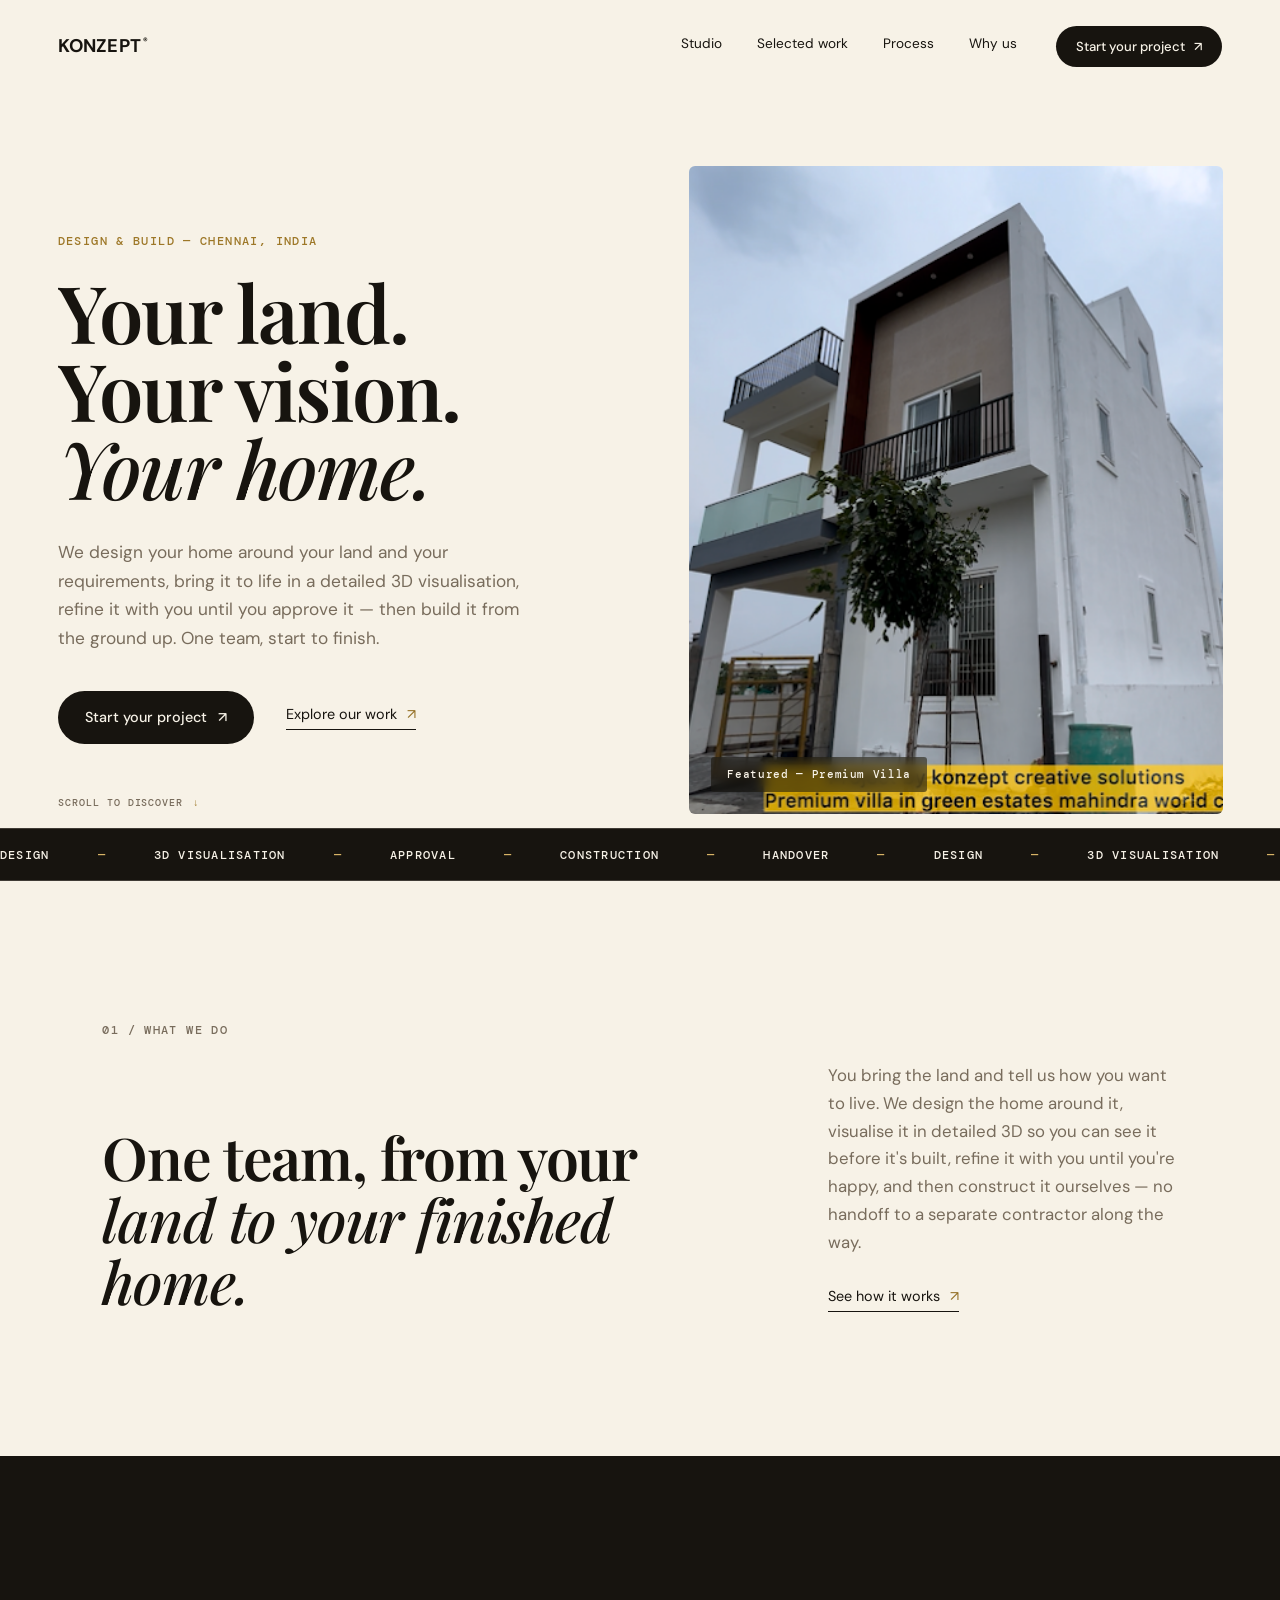
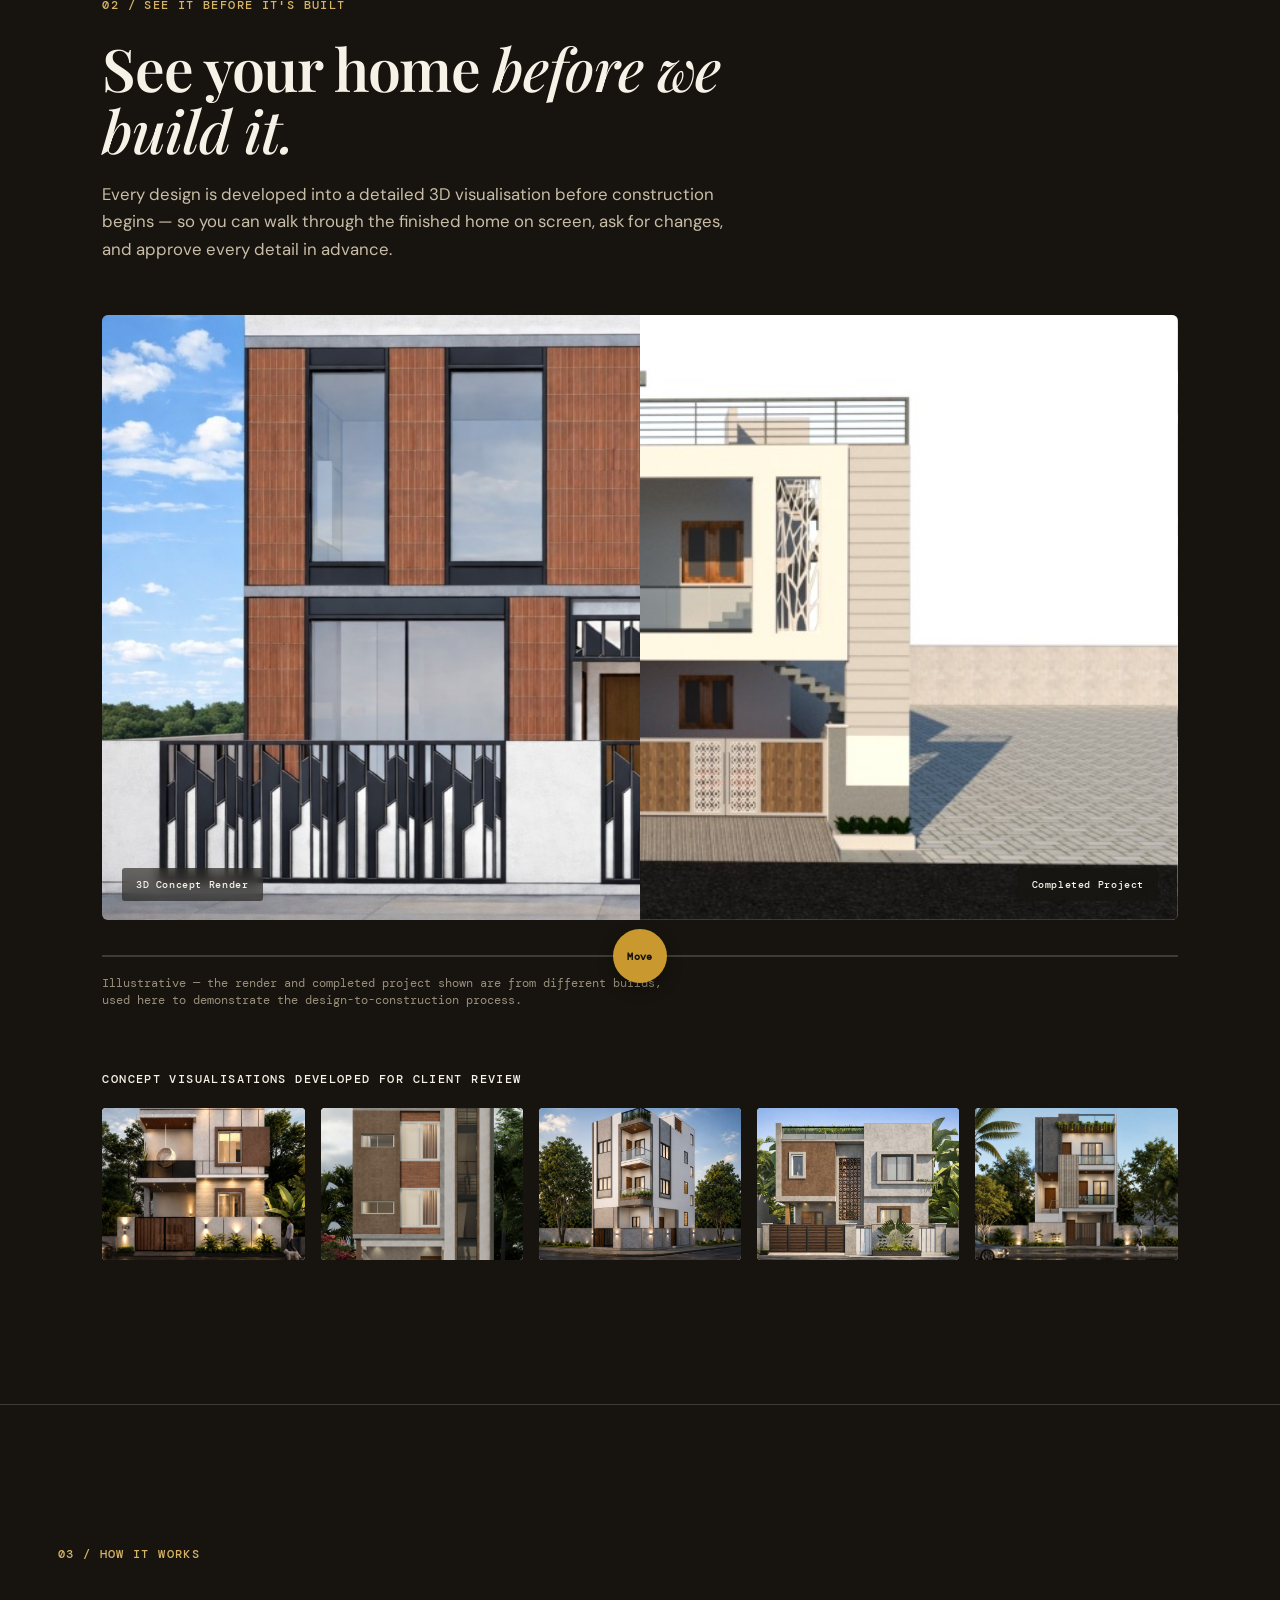
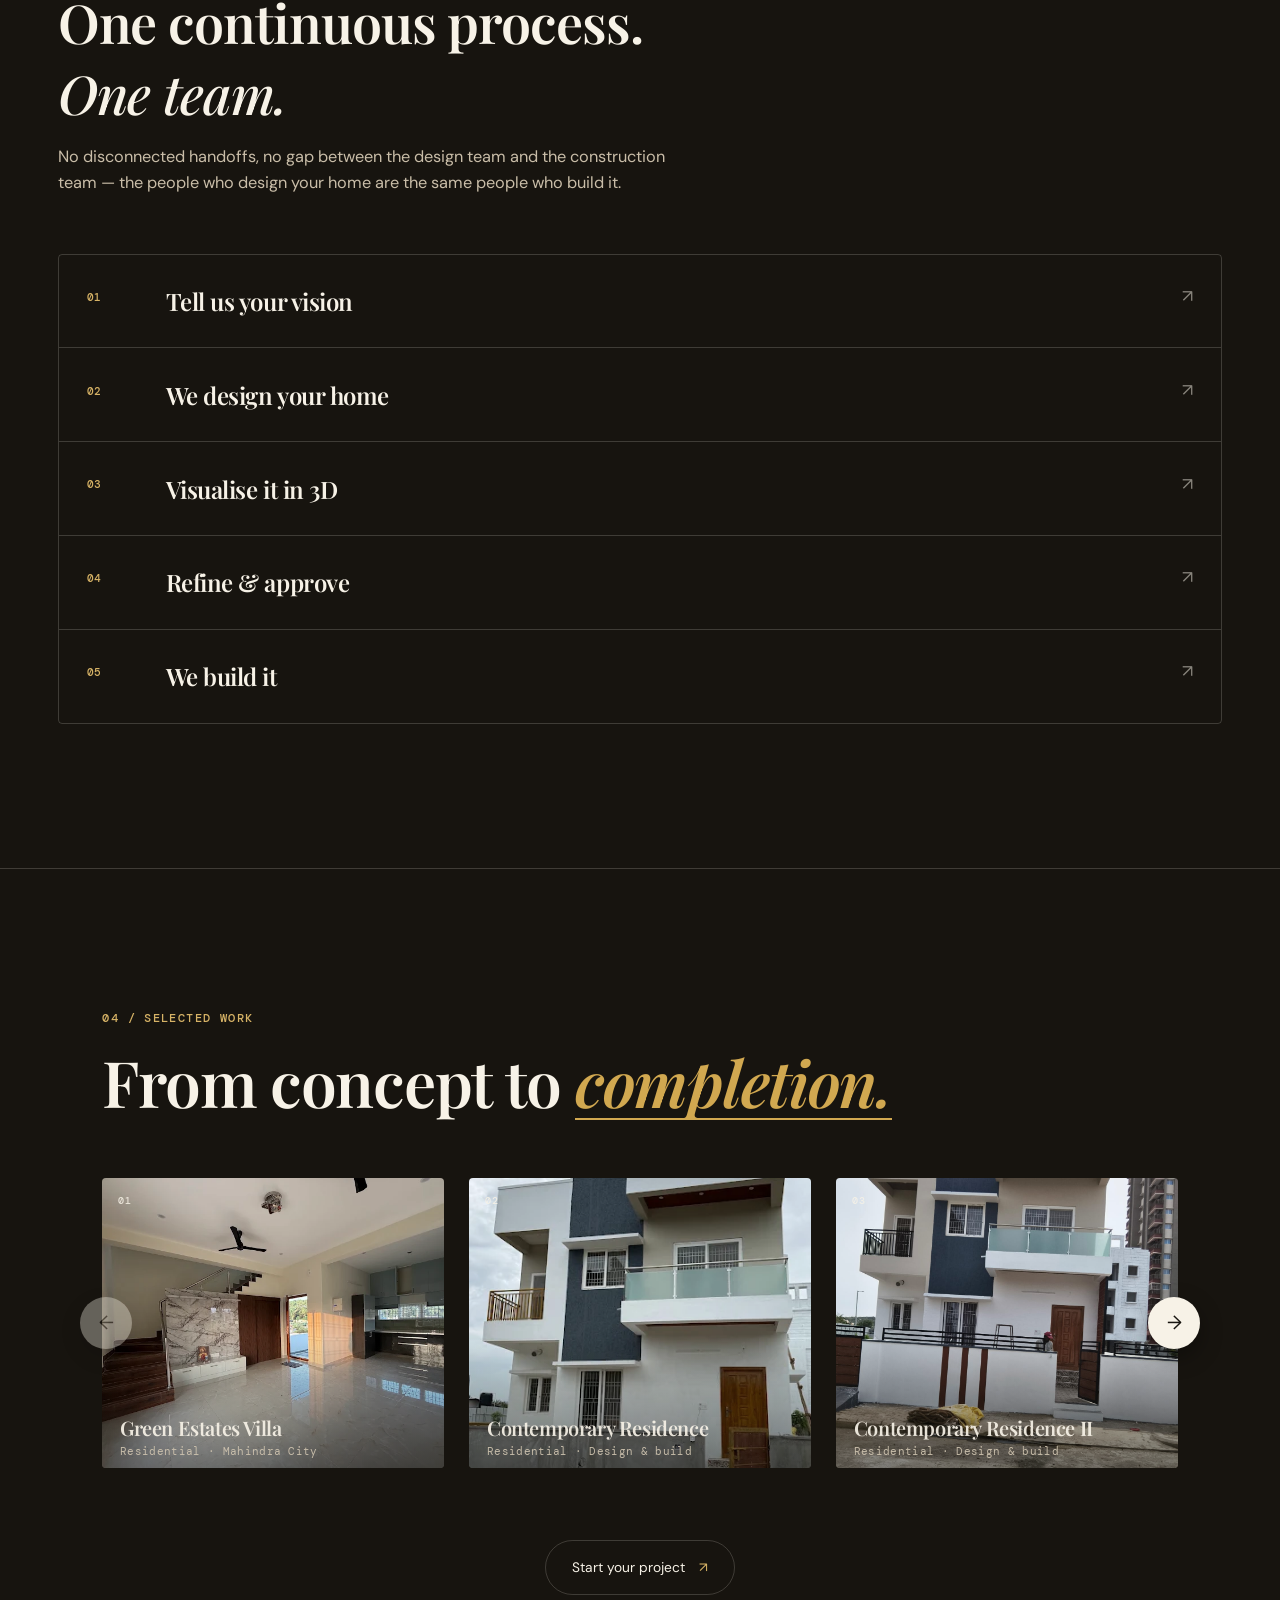
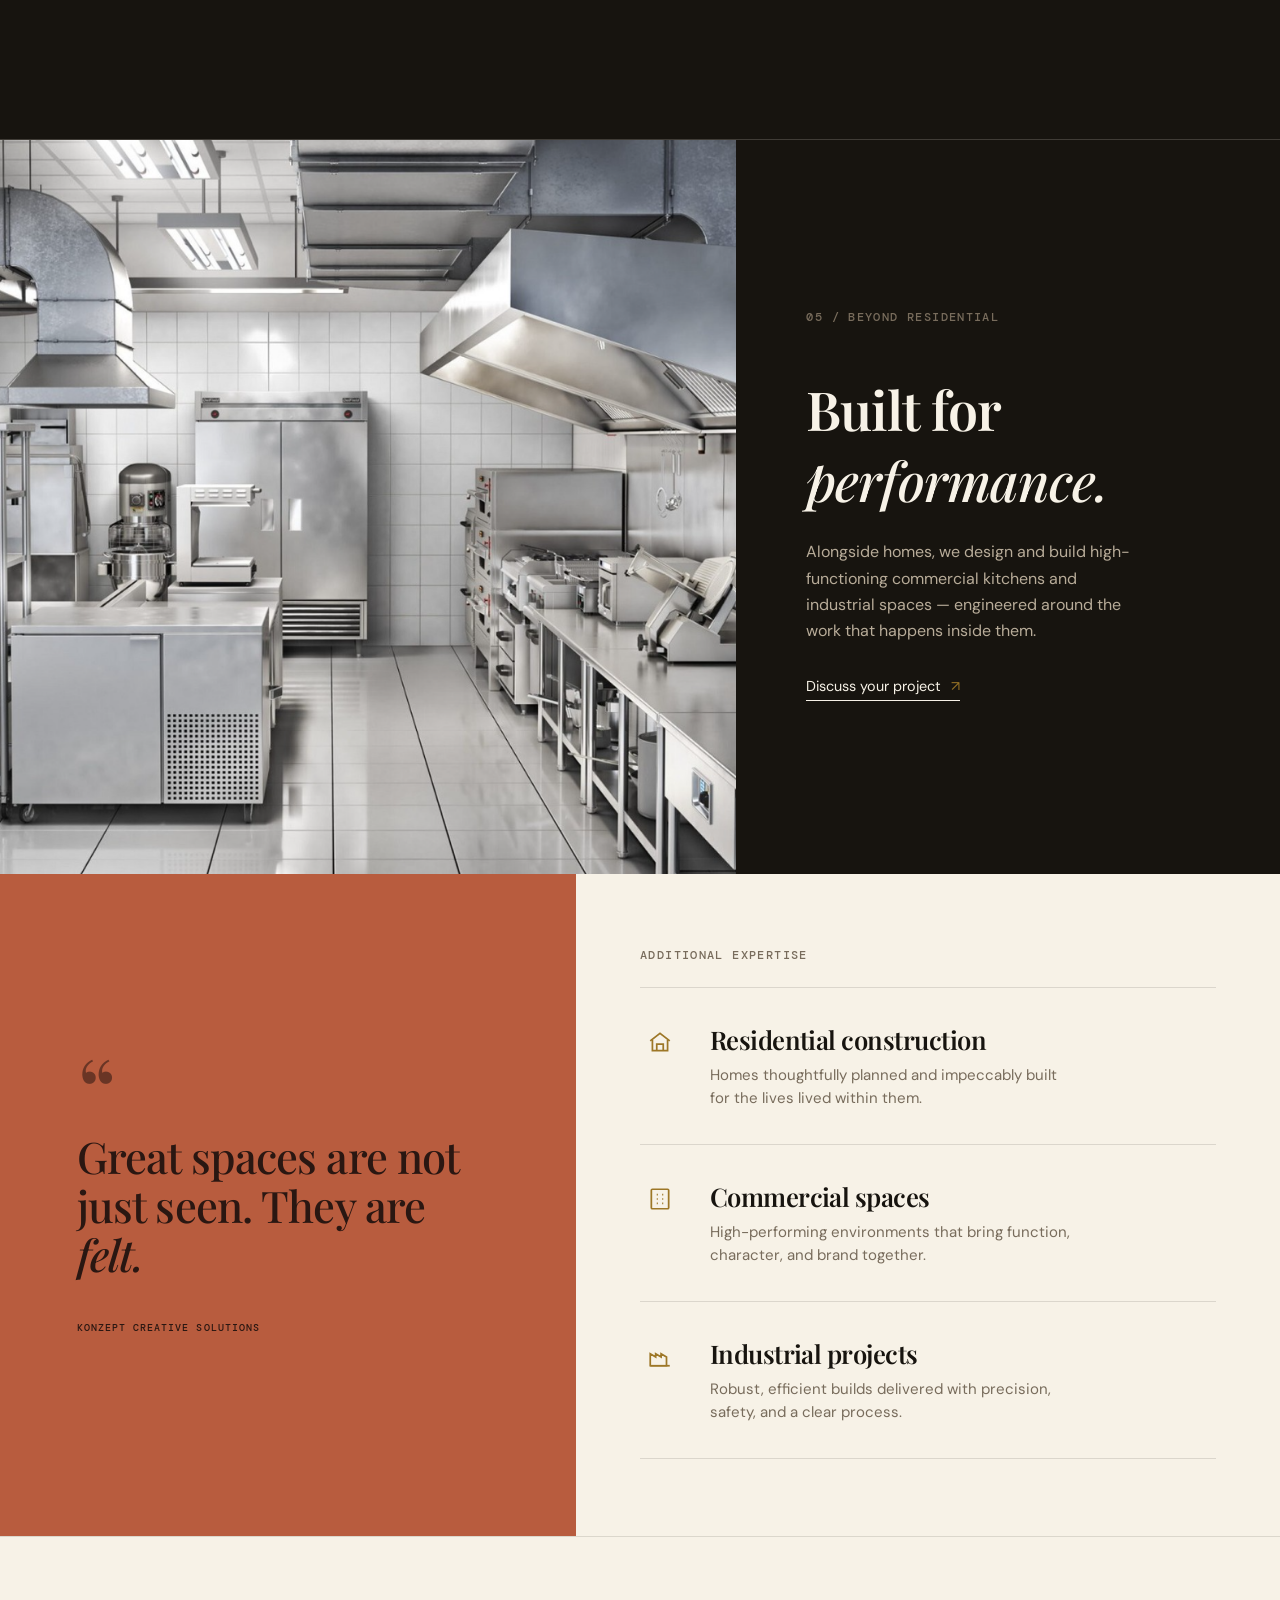
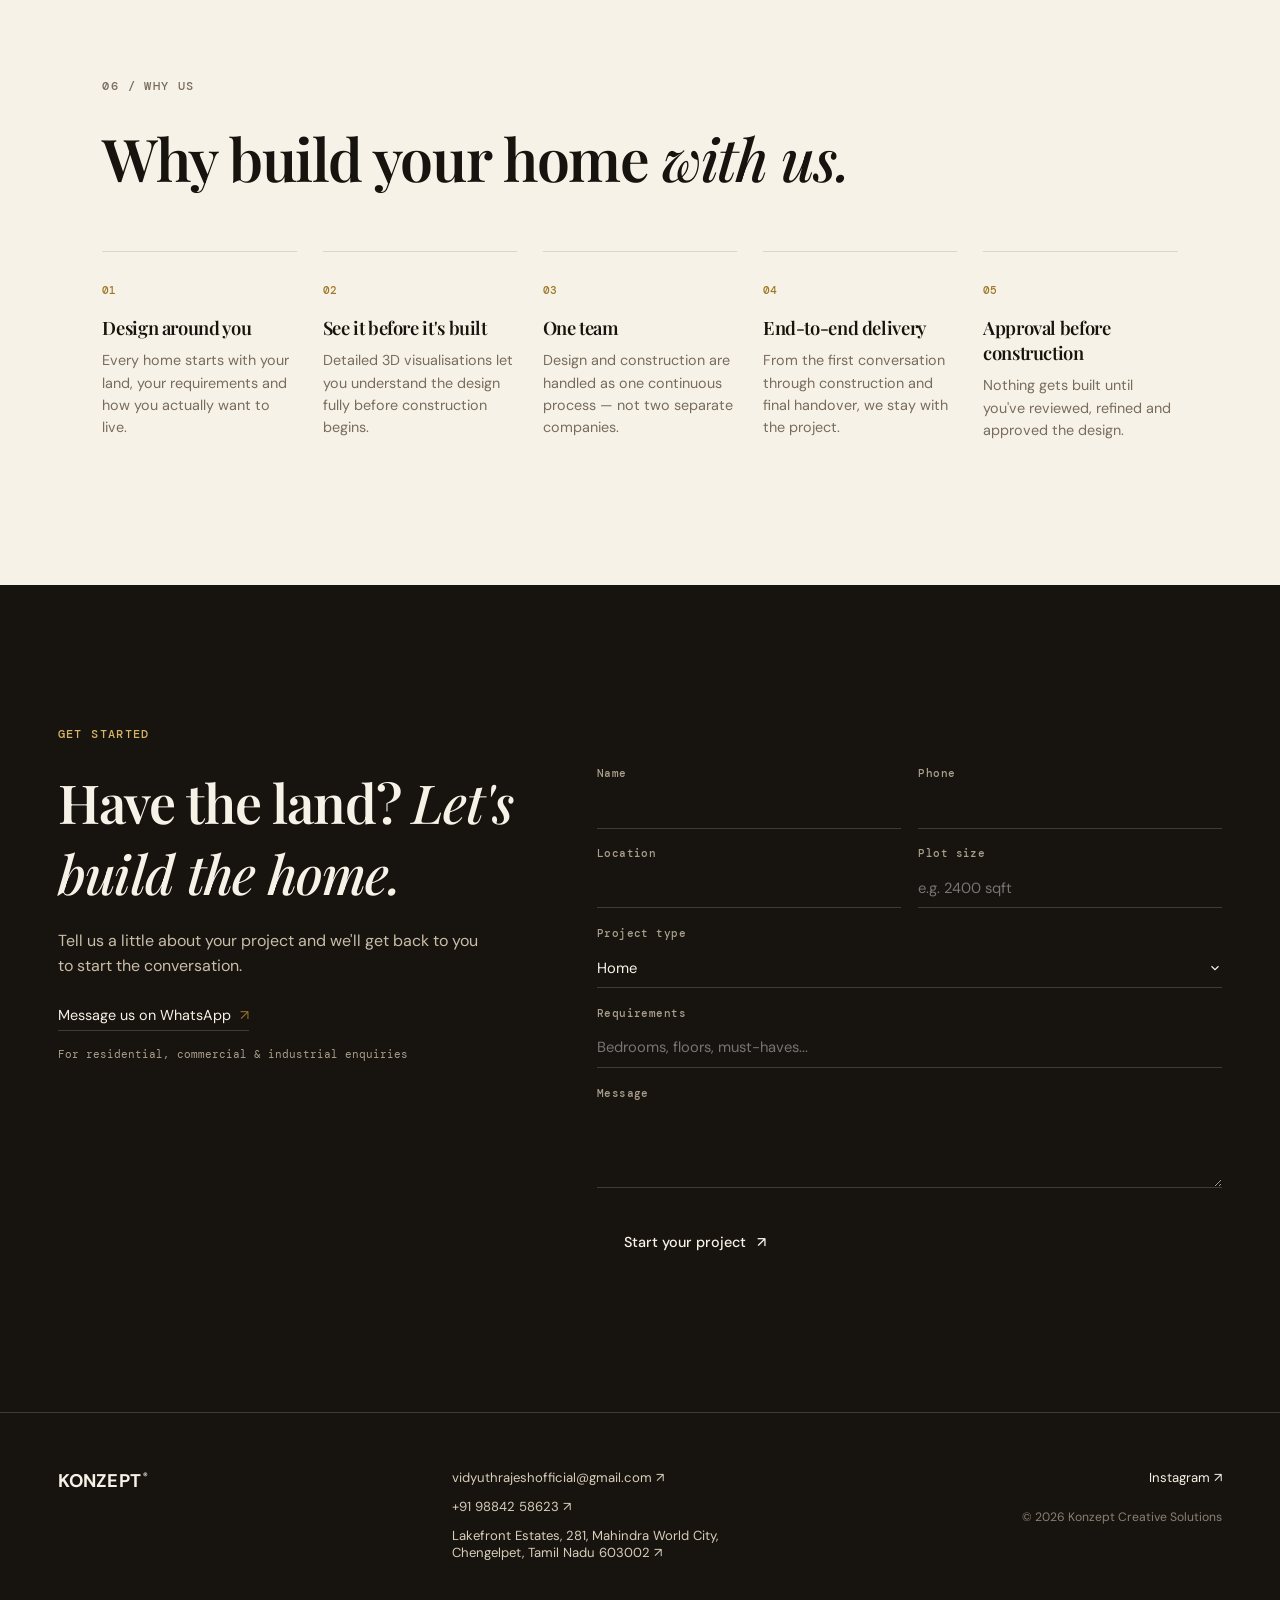
==== commit b749a6b8: "slider button" ====
--- a/index.html
+++ b/index.html
@@ -85,13 +85,13 @@
             <div class="compare-frame">
               <img class="compare-img compare-before" src="3Ddemo4.jpeg" alt="3D architectural concept render of a modern home at dusk" />
               <img class="compare-img compare-after" src="demo7.jpeg" alt="Completed home elevation built by Konzept" />
-              <div class="compare-handle" id="compareHandle">
-                <span class="compare-handle-grip">&#8596;</span>
-              </div>
               <span class="compare-tag compare-tag-left">3D Concept Render</span>
               <span class="compare-tag compare-tag-right">Completed Project</span>
             </div>
-            <input type="range" class="compare-range" id="compareRange" min="0" max="100" value="50" aria-label="Drag to compare 3D render and completed home" />
+            <div class="compare-range-wrap">
+              <input type="range" class="compare-range" id="compareRange" min="0" max="100" value="50" aria-label="Drag to compare 3D render and completed home" />
+              <span class="compare-range-thumb" id="compareRangeThumb" aria-hidden="true">Move</span>
+            </div>
           </div>
           <p class="compare-note">Illustrative &mdash; the render and completed project shown are from different builds, used here to demonstrate the design-to-construction process.</p>
 
@@ -149,7 +149,7 @@
         <div class="reveal" data-reveal>
           <span class="label eyebrow">04 / Selected work</span>
           <div class="work-head">
-            <h2>Built to leave a <span class="mark">mark.</span></h2>
+            <h2>From concept to <span class="mark">completion.</span></h2>
           </div>
           <p class="swipe-hint">SWIPE TO EXPLORE <span>&#8592; &#8594;</span></p>
           <div class="work-carousel">
--- a/styles.css
+++ b/styles.css
@@ -203,17 +203,17 @@
 .vision-head h2{font-size:clamp(2.4rem,4.6vw,4rem);line-height:1.06;margin-bottom:1.2rem}
 .vision-head p{font-size:1.05rem;line-height:1.65;color:#c9bda8;margin:0}
 .compare{position:relative}
-.compare-frame{position:relative;width:100%;aspect-ratio:16/9;border-radius:6px;overflow:hidden;background:#2a271f;cursor:ew-resize;user-select:none}
+.compare-frame{position:relative;width:100%;aspect-ratio:16/9;border-radius:6px;overflow:hidden;background:#2a271f}
 .compare-img{position:absolute;inset:0;width:100%;height:100%;object-fit:cover;display:block}
 .compare-after{clip-path:inset(0 0 0 50%)}
-.compare-handle{position:absolute;top:0;bottom:0;left:50%;width:2px;background:var(--paper);transform:translateX(-1px);pointer-events:none}
-.compare-handle-grip{position:absolute;top:50%;left:50%;transform:translate(-50%,-50%);width:44px;height:44px;border-radius:100%;background:var(--paper);color:var(--ink);display:flex;align-items:center;justify-content:center;font-size:1.1rem;box-shadow:0 6px 18px rgba(0,0,0,.35)}
 .compare-tag{position:absolute;bottom:1.2rem;padding:.6rem .9rem;background:rgba(23,20,15,.6);backdrop-filter:blur(6px);color:var(--paper);font:500 .64rem var(--font-m);letter-spacing:.06em;border-radius:3px;pointer-events:none}
 .compare-tag-left{left:1.2rem}
 .compare-tag-right{right:1.2rem}
-.compare-range{width:100%;margin:1.1rem 0 0;-webkit-appearance:none;appearance:none;height:2px;background:var(--line-i);outline:none;cursor:ew-resize}
-.compare-range::-webkit-slider-thumb{-webkit-appearance:none;appearance:none;width:20px;height:20px;border-radius:100%;background:var(--accent);border:3px solid var(--ink);cursor:ew-resize}
-.compare-range::-moz-range-thumb{width:20px;height:20px;border-radius:100%;background:var(--accent);border:3px solid var(--ink);cursor:ew-resize}
+.compare-range-wrap{position:relative;display:flex;align-items:center;margin:2.2rem 0 0}
+.compare-range{width:100%;margin:0;-webkit-appearance:none;appearance:none;height:2px;background:var(--line-i);outline:none;cursor:ew-resize}
+.compare-range::-webkit-slider-thumb{-webkit-appearance:none;appearance:none;width:54px;height:54px;border-radius:100%;background:transparent;border:0;cursor:ew-resize}
+.compare-range::-moz-range-thumb{width:54px;height:54px;border-radius:100%;background:transparent;border:0;cursor:ew-resize}
+.compare-range-thumb{position:absolute;top:50%;left:50%;transform:translate(-50%,-50%);width:54px;height:54px;border-radius:100%;background:var(--accent);color:var(--ink);font:600 .64rem var(--font-m);letter-spacing:.03em;display:flex;align-items:center;justify-content:center;pointer-events:none;box-shadow:0 6px 16px rgba(0,0,0,.3)}
 .compare-note{color:#9a8f7c;font:400 .74rem/1.5 var(--font-m);max-width:560px;margin:1.1rem 0 0}
 .concept-strip{margin-top:4rem}
 .concept-strip-label{margin-bottom:1.4rem}
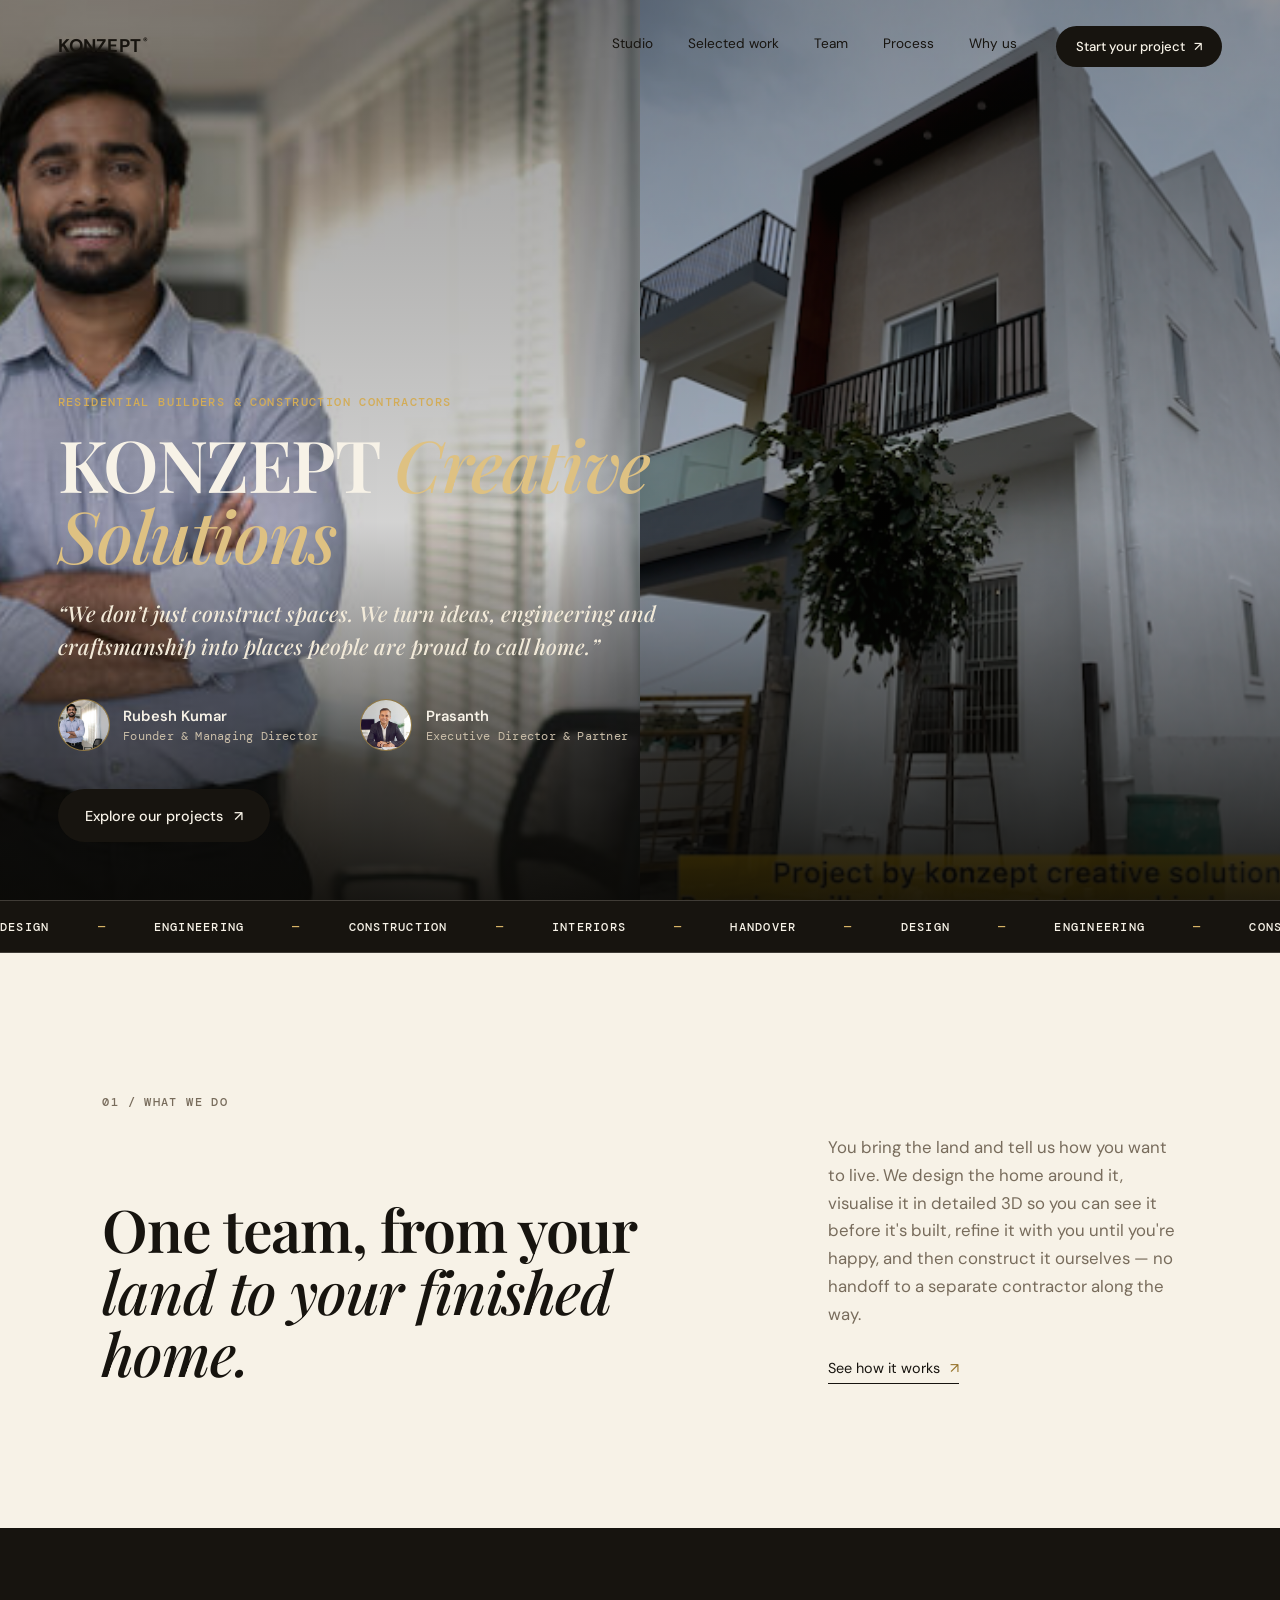
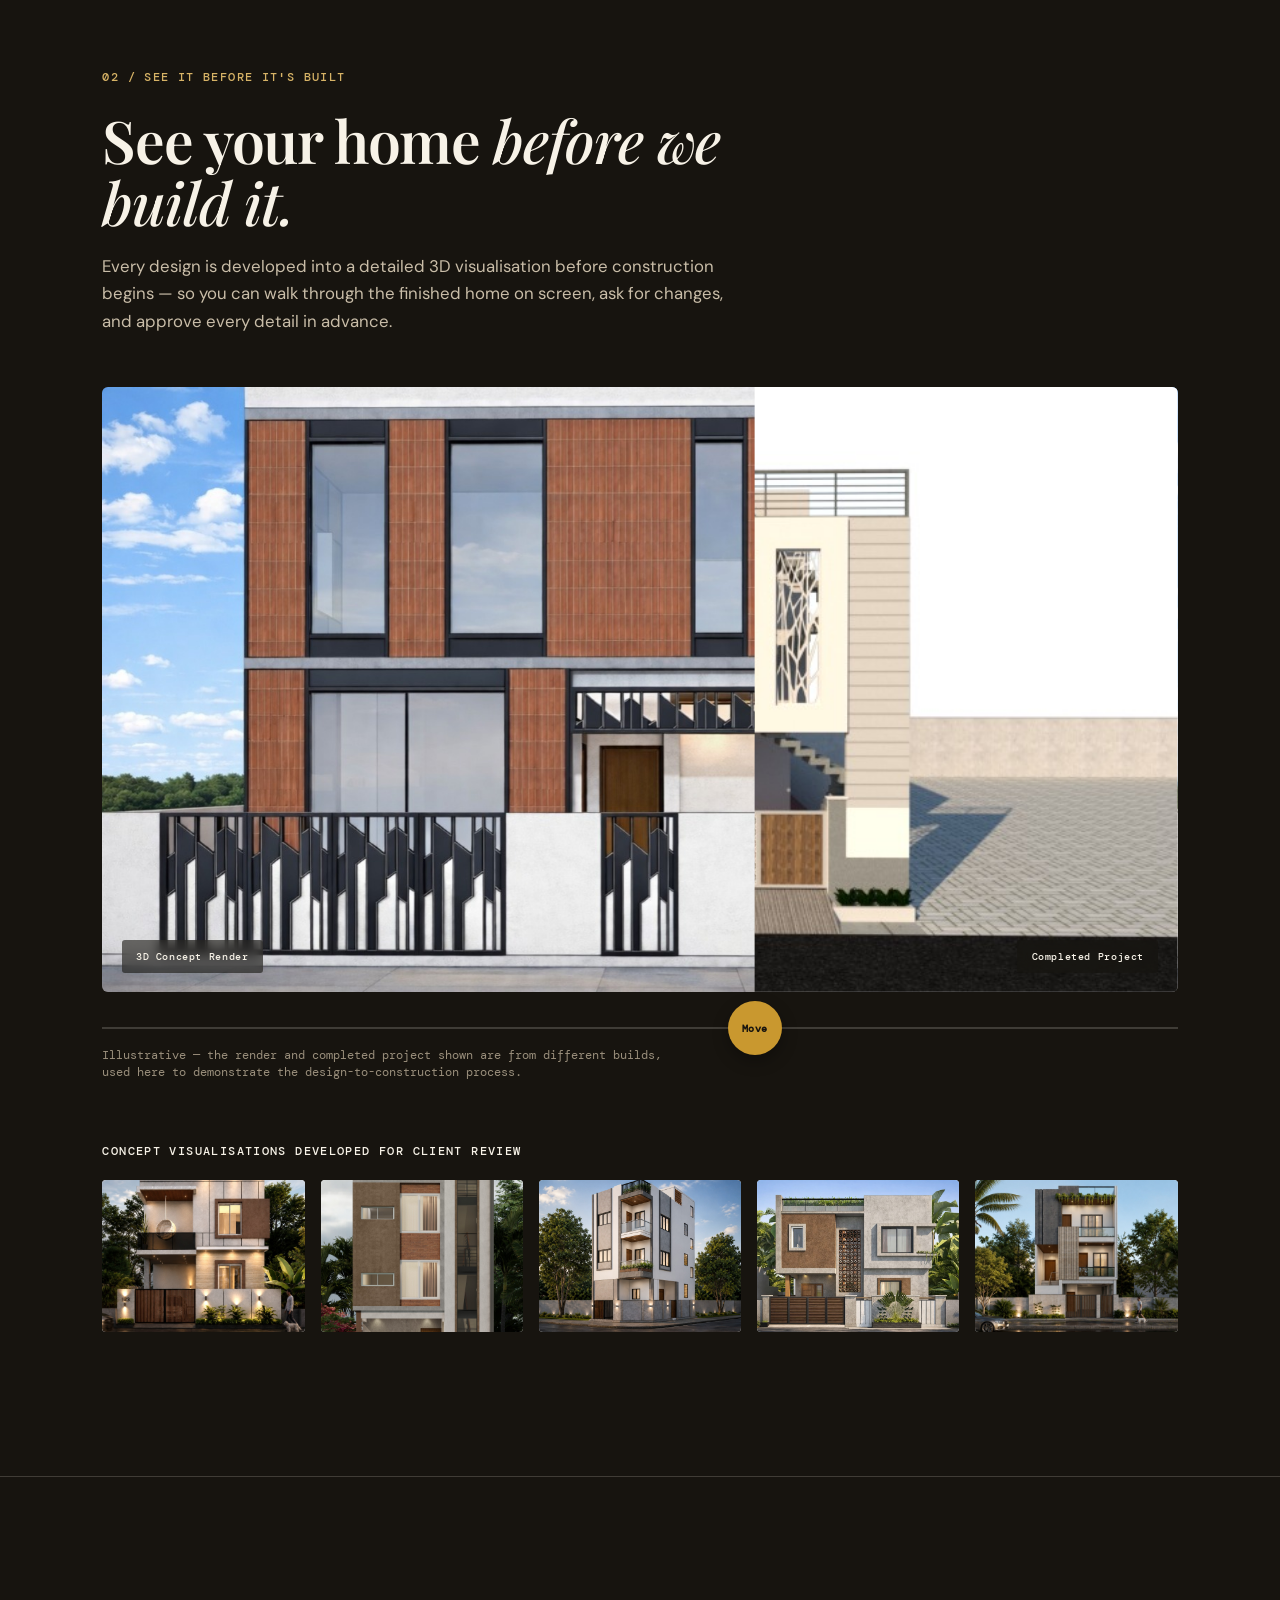
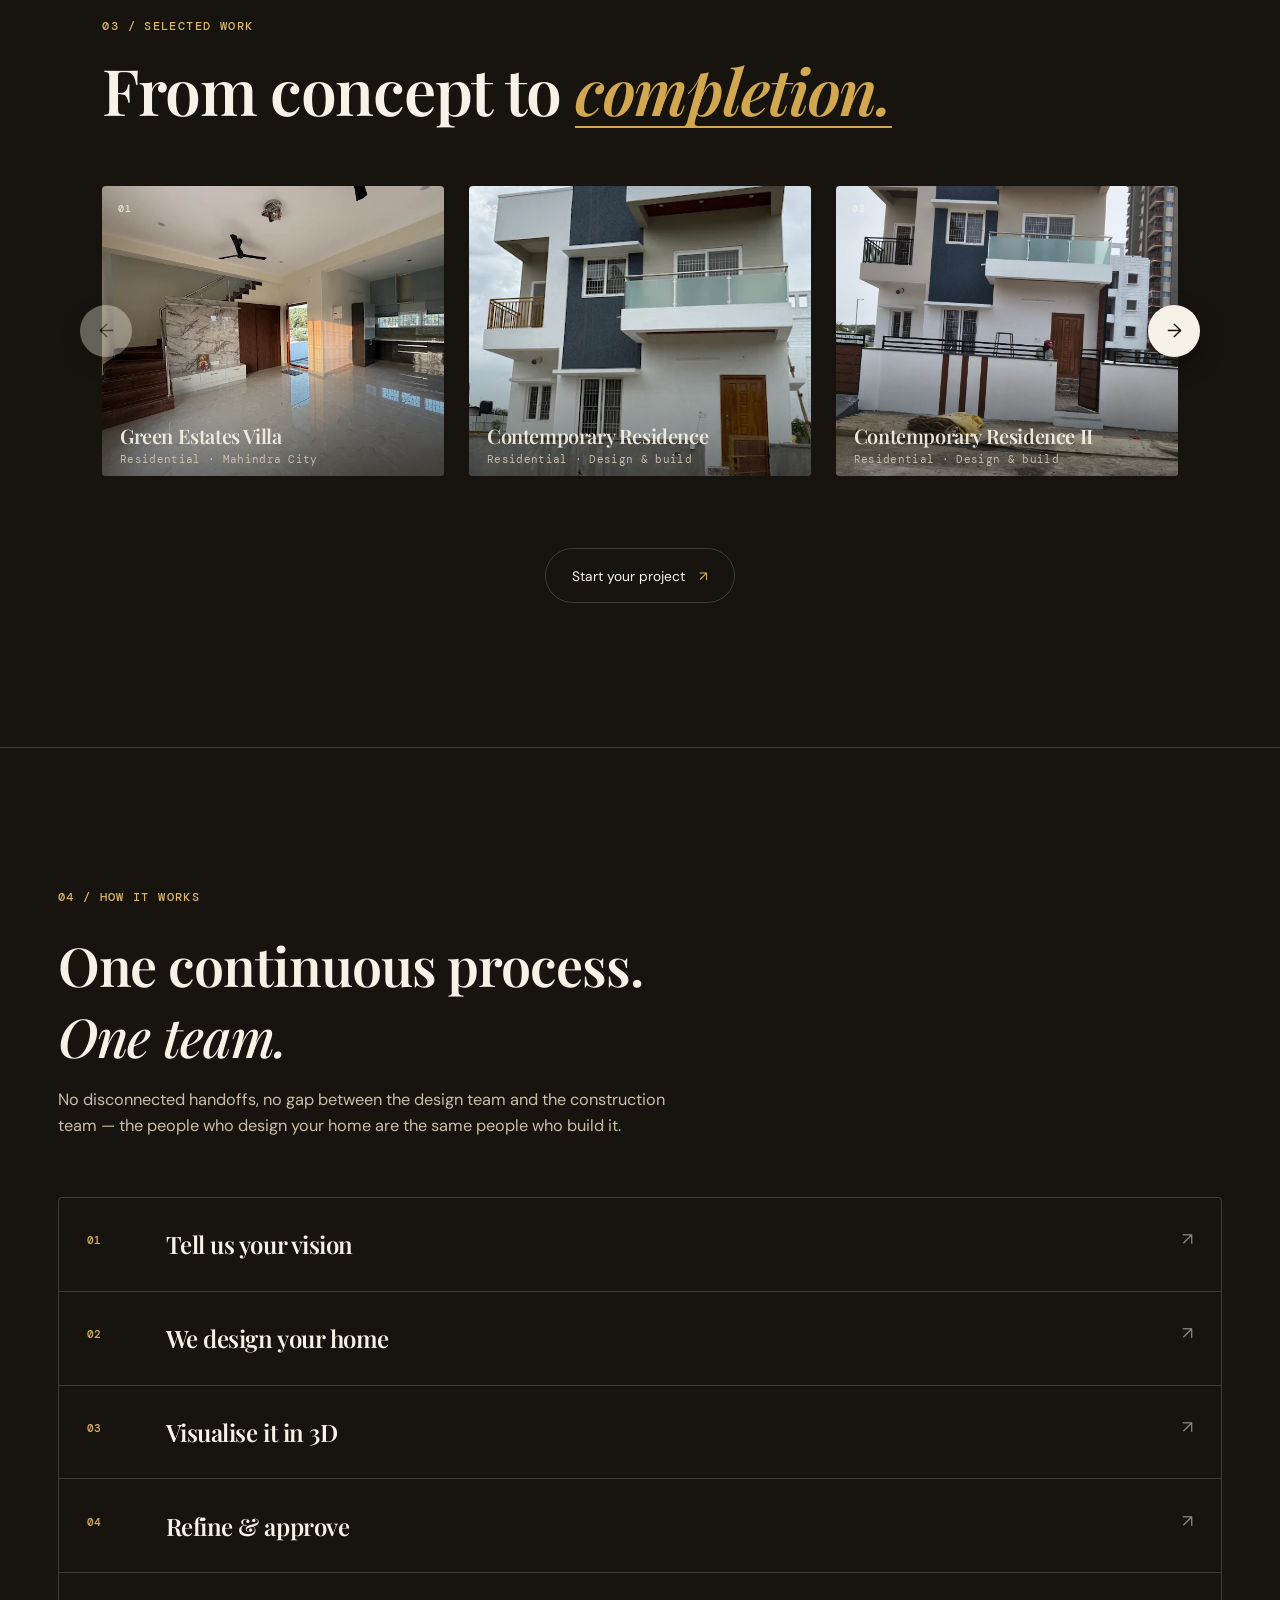
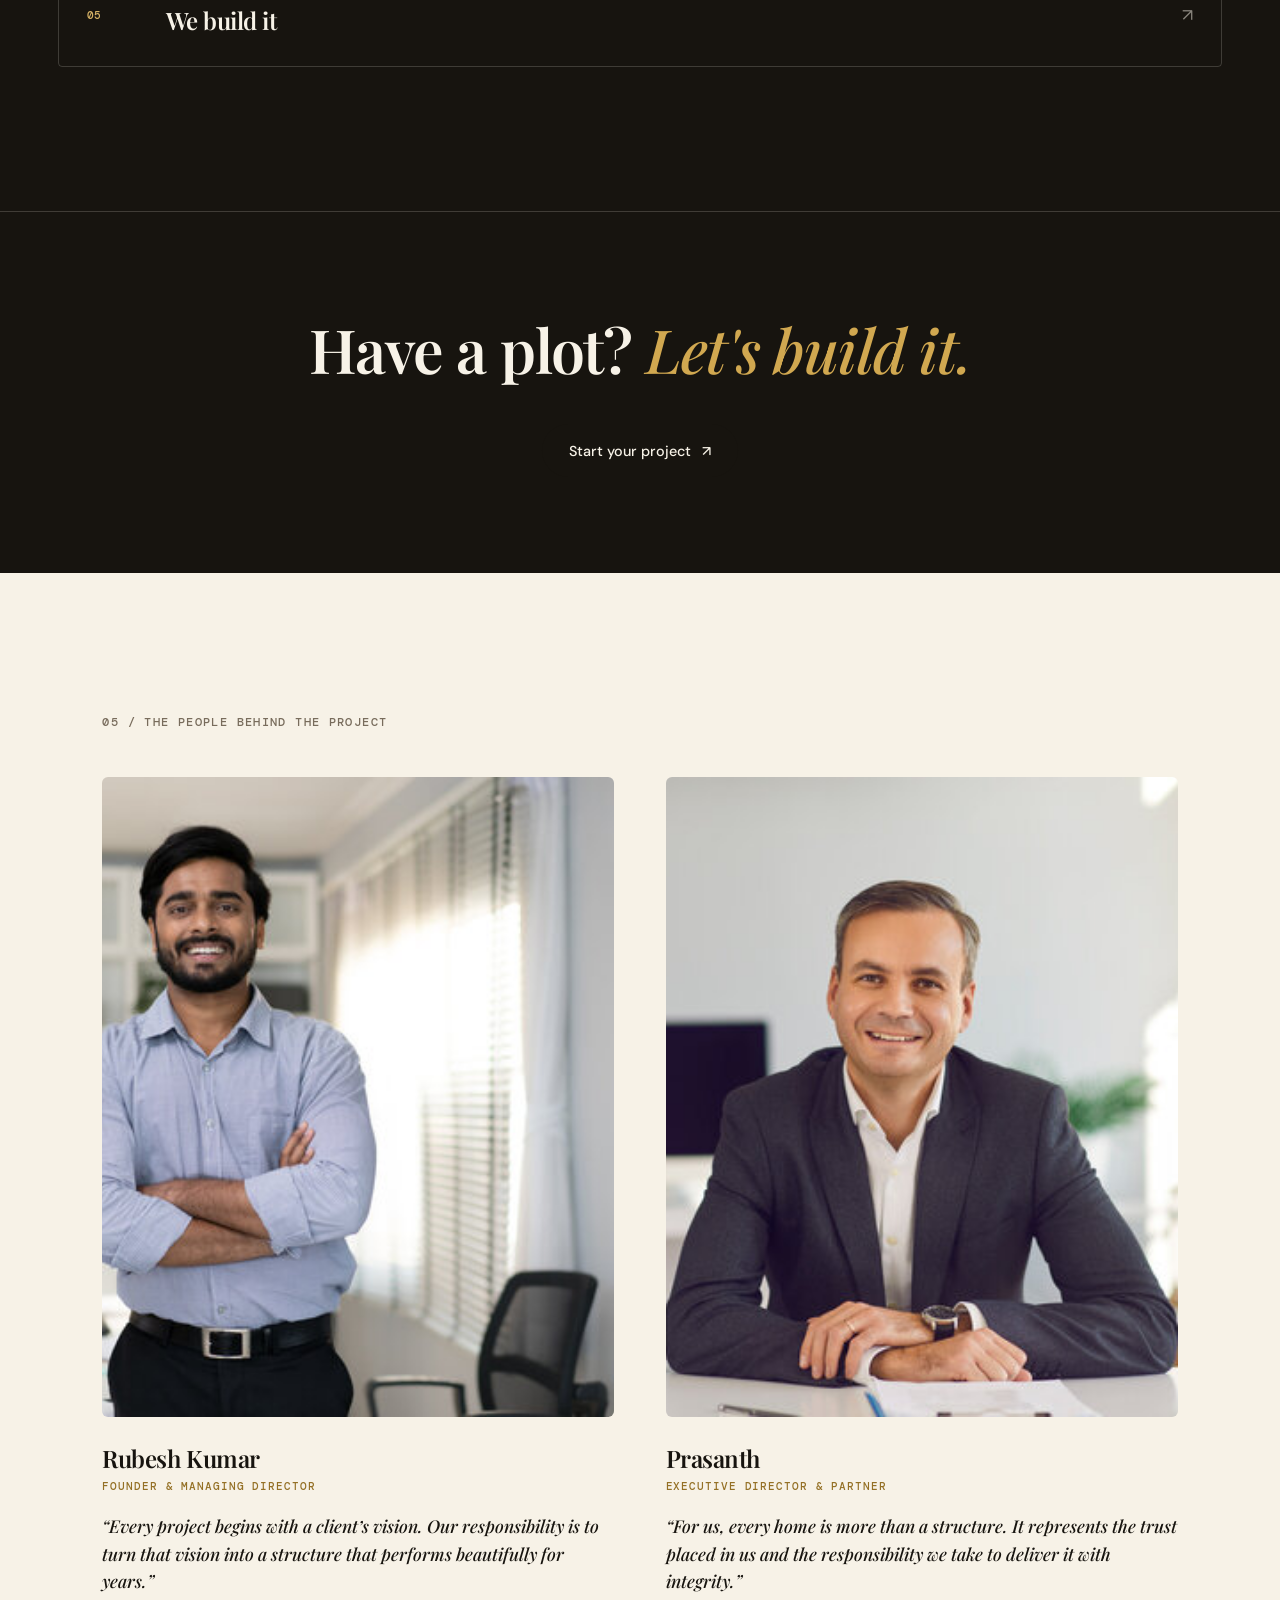
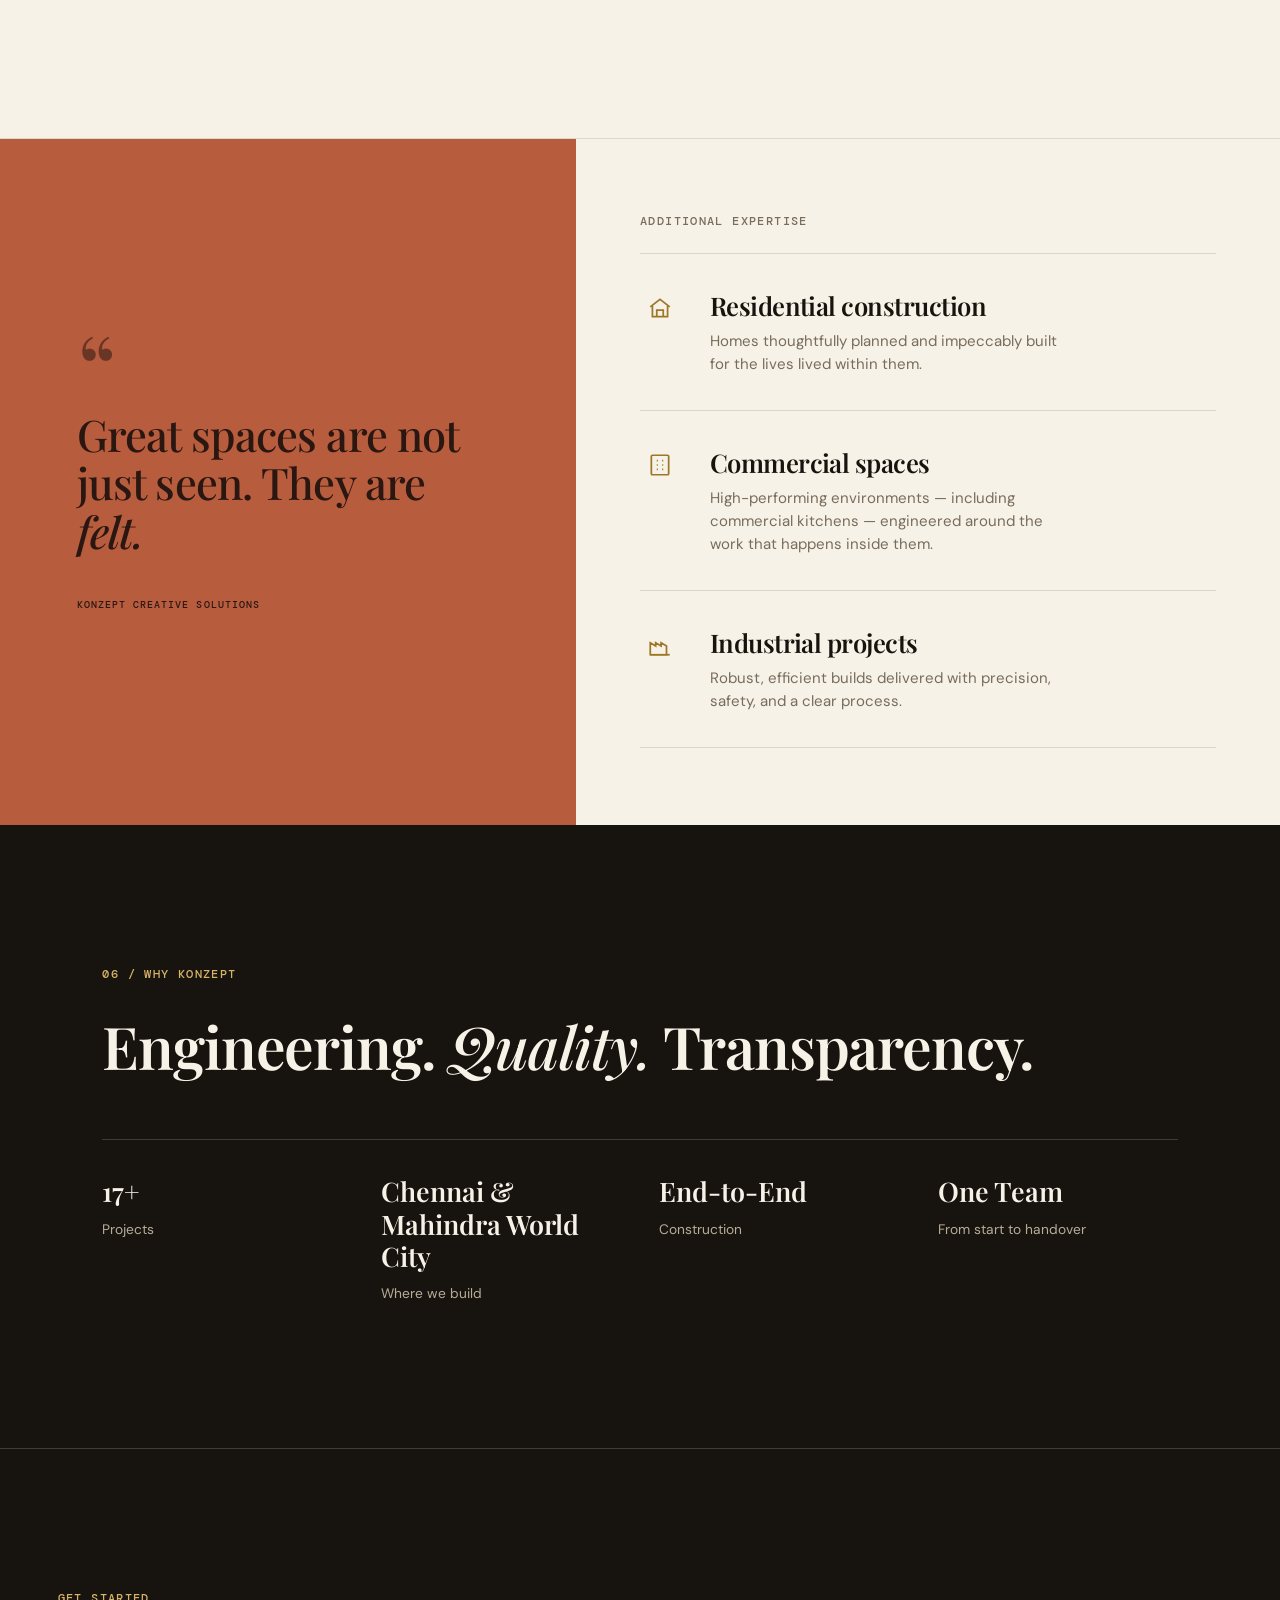
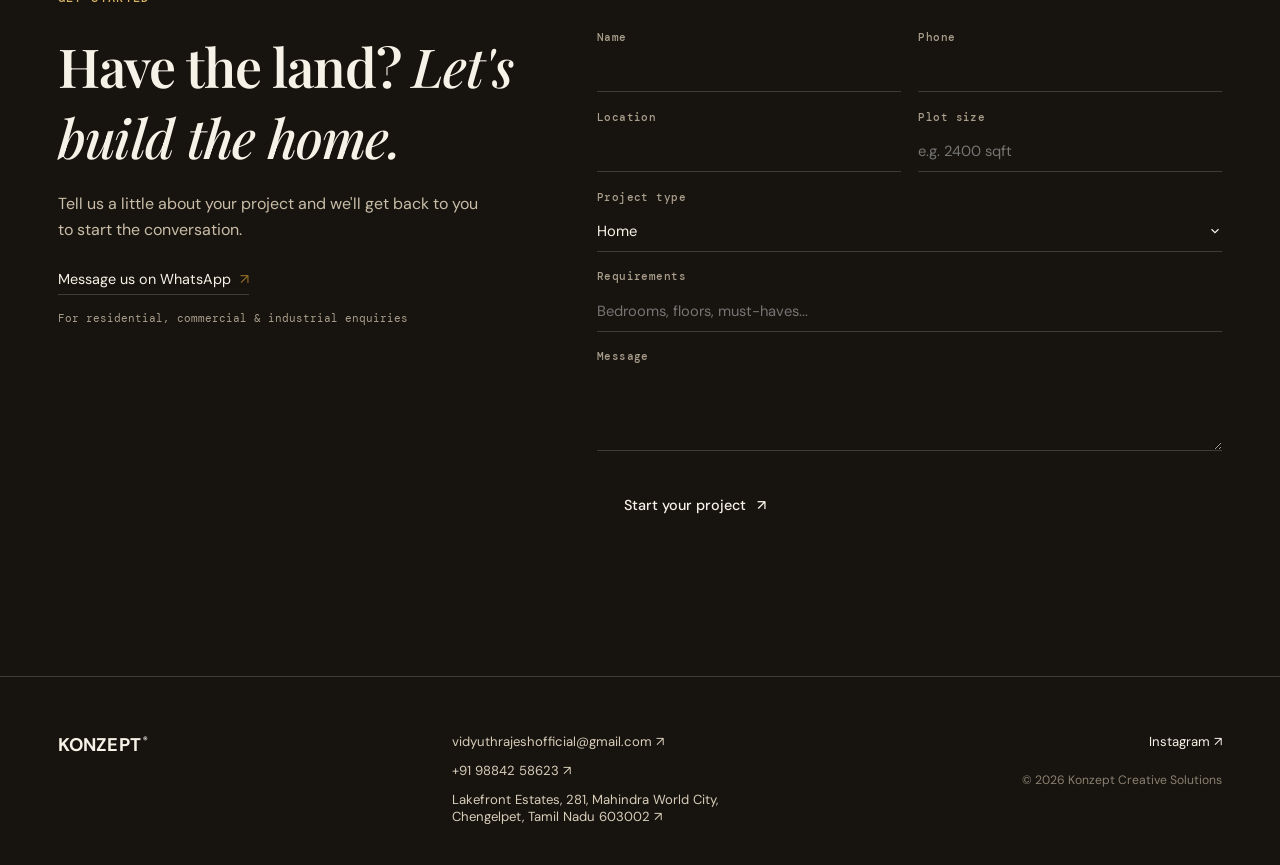
==== commit a048a123: "redesign client" ====
--- a/index.html
+++ b/index.html
@@ -12,6 +12,7 @@
     <link rel="stylesheet" href="construction.css" />
   </head>
   <body>
+    <div class="scroll-progress" id="scrollProgress" aria-hidden="true"></div>
     <button type="button" class="nav-scrim" id="navScrim" aria-label="Close menu"></button>
 
     <header class="site-header" id="siteHeader">
@@ -20,6 +21,7 @@
         <div class="nav-links" id="navLinks">
           <a href="#studio">Studio</a>
           <a href="#work">Selected work</a>
+          <a href="#team">Team</a>
           <a href="#process">Process</a>
           <a href="#why">Why us</a>
         </div>
@@ -33,30 +35,35 @@
     <main id="top">
 
       <section class="hero">
-        <div class="hero-copy">
-          <span class="eyebrow">Design &amp; Build &mdash; Chennai, India</span>
-          <h1>
-            <span class="hero-line"><span>Your land.</span></span>
-            <span class="hero-line"><span>Your vision.</span></span>
-            <span class="hero-line"><span><em>Your home.</em></span></span>
-          </h1>
-          <p class="hero-body">We design your home around your land and your requirements, bring it to life in a detailed 3D visualisation, refine it with you until you approve it &mdash; then build it from the ground up. One team, start to finish.</p>
-          <div class="hero-actions">
-            <a class="btn-solid" href="#contact">Start your project <span>&#8599;</span></a>
-            <a class="text-link" href="#work">Explore our work <span>&#8599;</span></a>
-          </div>
-        </div>
-        <div class="hero-visual">
-          <img src="demo3.webp" alt="Premium villa exterior completed by Konzept" />
-          <span class="hero-tag">Featured &mdash; Premium Villa</span>
-        </div>
-        <div class="scroll-note">SCROLL TO DISCOVER <b>&#8595;</b></div>
+        <div class="hero-photo hero-photo-founder">
+          <img src="manager1.jpg" alt="Rubesh Kumar, Founder and Managing Director of Konzept Creative Solutions" />
+        </div>
+        <div class="hero-photo hero-photo-villa">
+          <img src="demo3.webp" alt="Completed luxury villa built by Konzept Creative Solutions" />
+        </div>
+        <div class="hero-scrim" aria-hidden="true"></div>
+        <div class="hero-content">
+          <span class="eyebrow">Residential Builders &amp; Construction Contractors</span>
+          <h1>KONZEPT <em>Creative Solutions</em></h1>
+          <p class="hero-quote">&ldquo;We don&rsquo;t just construct spaces. We turn ideas, engineering and craftsmanship into places people are proud to call home.&rdquo;</p>
+          <div class="hero-founders">
+            <div class="founder-tag">
+              <span class="founder-avatar"><img src="manager1.jpg" alt="Rubesh Kumar" /></span>
+              <div><strong>Rubesh Kumar</strong><small>Founder &amp; Managing Director</small></div>
+            </div>
+            <div class="founder-tag">
+              <span class="founder-avatar"><img src="manager2.jpg" alt="Prasanth" /></span>
+              <div><strong>Prasanth</strong><small>Executive Director &amp; Partner</small></div>
+            </div>
+          </div>
+          <a class="btn-solid" href="#work">Explore our projects <span>&#8599;</span></a>
+        </div>
       </section>
 
       <div class="marquee" aria-hidden="true">
         <div class="marquee-track">
-          <span>DESIGN <i>&mdash;</i> 3D VISUALISATION <i>&mdash;</i> APPROVAL <i>&mdash;</i> CONSTRUCTION <i>&mdash;</i> HANDOVER <i>&mdash;</i></span>
-          <span>DESIGN <i>&mdash;</i> 3D VISUALISATION <i>&mdash;</i> APPROVAL <i>&mdash;</i> CONSTRUCTION <i>&mdash;</i> HANDOVER <i>&mdash;</i></span>
+          <span>DESIGN <i>&mdash;</i> ENGINEERING <i>&mdash;</i> CONSTRUCTION <i>&mdash;</i> INTERIORS <i>&mdash;</i> HANDOVER <i>&mdash;</i></span>
+          <span>DESIGN <i>&mdash;</i> ENGINEERING <i>&mdash;</i> CONSTRUCTION <i>&mdash;</i> INTERIORS <i>&mdash;</i> HANDOVER <i>&mdash;</i></span>
         </div>
       </div>
 
@@ -108,46 +115,9 @@
         </div>
       </section>
 
-      <section class="section-tight on-dark" id="process">
-        <div class="reveal" data-reveal>
-          <span class="label eyebrow">03 / How it works</span>
-          <div class="process-head">
-            <h2>One continuous process. <em>One team.</em></h2>
-            <p>No disconnected handoffs, no gap between the design team and the construction team &mdash; the people who design your home are the same people who build it.</p>
-          </div>
-          <div class="stepper" id="stepper">
-            <button class="step" data-step="0">
-              <span class="step-num">01</span>
-              <div><h3>Tell us your vision</h3><p>You share your land, requirements, lifestyle, preferences and budget &mdash; the starting point for everything we design.</p></div>
-              <span class="step-arrow">&#8599;</span>
-            </button>
-            <button class="step" data-step="1">
-              <span class="step-num">02</span>
-              <div><h3>We design your home</h3><p>Our team develops an architectural concept and house design built specifically for your land and your requirements.</p></div>
-              <span class="step-arrow">&#8599;</span>
-            </button>
-            <button class="step" data-step="2">
-              <span class="step-num">03</span>
-              <div><h3>Visualise it in 3D</h3><p>We turn the design into a detailed 3D visualisation, so you can see exactly what your finished home will look like.</p></div>
-              <span class="step-arrow">&#8599;</span>
-            </button>
-            <button class="step" data-step="3">
-              <span class="step-num">04</span>
-              <div><h3>Refine &amp; approve</h3><p>You review the design and give feedback, and we make the changes needed until you're ready to approve it.</p></div>
-              <span class="step-arrow">&#8599;</span>
-            </button>
-            <button class="step" data-step="4">
-              <span class="step-num">05</span>
-              <div><h3>We build it</h3><p>Once approved, the same team takes the project through construction and final handover &mdash; no third party involved.</p></div>
-              <span class="step-arrow">&#8599;</span>
-            </button>
-          </div>
-        </div>
-      </section>
-
       <section class="section on-dark" id="work">
         <div class="reveal" data-reveal>
-          <span class="label eyebrow">04 / Selected work</span>
+          <span class="label eyebrow">03 / Selected work</span>
           <div class="work-head">
             <h2>From concept to <span class="mark">completion.</span></h2>
           </div>
@@ -170,17 +140,71 @@
         </div>
       </section>
 
-      <section class="feature" id="beyond">
-        <div class="feature-media"><img src="autokitchen.png" alt="Professional automated kitchen installation" /></div>
-        <div class="feature-copy">
-          <span class="label eyebrow">05 / Beyond residential</span>
-          <h2>Built for<br /><em>performance.</em></h2>
-          <p>Alongside homes, we design and build high-functioning commercial kitchens and industrial spaces &mdash; engineered around the work that happens inside them.</p>
-          <a class="text-link" href="#contact" style="border-color:var(--paper)">Discuss your project <span>&#8599;</span></a>
-        </div>
-      </section>
-
-      <section>
+      <section class="section-tight on-dark" id="process">
+        <div class="reveal" data-reveal>
+          <span class="label eyebrow">04 / How it works</span>
+          <div class="process-head">
+            <h2>One continuous process. <em>One team.</em></h2>
+            <p>No disconnected handoffs, no gap between the design team and the construction team &mdash; the people who design your home are the same people who build it.</p>
+          </div>
+          <div class="stepper" id="stepper">
+            <button class="step" data-step="0">
+              <span class="step-num">01</span>
+              <div><h3>Tell us your vision</h3><p>You share your land, requirements, lifestyle, preferences and budget &mdash; the starting point for everything we design.</p></div>
+              <span class="step-arrow">&#8599;</span>
+            </button>
+            <button class="step" data-step="1">
+              <span class="step-num">02</span>
+              <div><h3>We design your home</h3><p>Our team develops an architectural concept and house design built specifically for your land and your requirements.</p></div>
+              <span class="step-arrow">&#8599;</span>
+            </button>
+            <button class="step" data-step="2">
+              <span class="step-num">03</span>
+              <div><h3>Visualise it in 3D</h3><p>We turn the design into a detailed 3D visualisation, so you can see exactly what your finished home will look like.</p></div>
+              <span class="step-arrow">&#8599;</span>
+            </button>
+            <button class="step" data-step="3">
+              <span class="step-num">04</span>
+              <div><h3>Refine &amp; approve</h3><p>You review the design and give feedback, and we make the changes needed until you're ready to approve it.</p></div>
+              <span class="step-arrow">&#8599;</span>
+            </button>
+            <button class="step" data-step="4">
+              <span class="step-num">05</span>
+              <div><h3>We build it</h3><p>Once approved, the same team takes the project through construction and final handover &mdash; no third party involved.</p></div>
+              <span class="step-arrow">&#8599;</span>
+            </button>
+          </div>
+        </div>
+      </section>
+
+      <section class="plot-cta on-dark" id="plotcta">
+        <div class="reveal" data-reveal>
+          <h2>Have a plot? <em>Let's build it.</em></h2>
+          <a class="btn-solid" href="#contact">Start your project <span>&#8599;</span></a>
+        </div>
+      </section>
+
+      <section class="section" id="team">
+        <div class="reveal" data-reveal>
+          <span class="label eyebrow">05 / The people behind the project</span>
+          <div class="team-grid">
+            <div class="team-card">
+              <div class="team-photo"><img src="manager1.jpg" alt="Rubesh Kumar, Founder and Managing Director" /></div>
+              <h3>Rubesh Kumar</h3>
+              <p class="team-role">Founder &amp; Managing Director</p>
+              <blockquote>&ldquo;Every project begins with a client&rsquo;s vision. Our responsibility is to turn that vision into a structure that performs beautifully for years.&rdquo;</blockquote>
+            </div>
+            <div class="team-card">
+              <div class="team-photo"><img src="manager2.jpg" alt="Prasanth, Executive Director and Partner" /></div>
+              <h3>Prasanth</h3>
+              <p class="team-role">Executive Director &amp; Partner</p>
+              <blockquote>&ldquo;For us, every home is more than a structure. It represents the trust placed in us and the responsibility we take to deliver it with integrity.&rdquo;</blockquote>
+            </div>
+          </div>
+        </div>
+      </section>
+
+      <section id="expertise">
         <div class="reveal" data-reveal>
           <div class="expertise">
             <div class="quote-block">
@@ -196,7 +220,7 @@
               </div>
               <div class="service-row">
                 <div class="service-icon"><svg width="26" height="26" viewBox="0 0 24 24" fill="none" stroke="currentColor" stroke-width="1.6"><rect x="4" y="3" width="16" height="18" rx="1"/><path d="M9 8h1M14 8h1M9 12h1M14 12h1M9 16h1M14 16h1"/></svg></div>
-                <div><h3>Commercial spaces</h3><p>High-performing environments that bring function, character, and brand together.</p></div>
+                <div><h3>Commercial spaces</h3><p>High-performing environments &mdash; including commercial kitchens &mdash; engineered around the work that happens inside them.</p></div>
               </div>
               <div class="service-row">
                 <div class="service-icon"><svg width="26" height="26" viewBox="0 0 24 24" fill="none" stroke="currentColor" stroke-width="1.6"><path d="M3 21V10l5 3V10l5 3V10l5 3v8H3z"/><path d="M3 21h18"/></svg></div>
@@ -207,38 +231,17 @@
         </div>
       </section>
 
-      <section class="section" id="why">
-        <div class="reveal" data-reveal>
-          <span class="label eyebrow">06 / Why us</span>
+      <section class="section on-dark" id="why">
+        <div class="reveal" data-reveal>
+          <span class="label eyebrow">06 / Why Konzept</span>
           <div class="why-head">
-            <h2>Why build your home <em>with us.</em></h2>
-          </div>
-          <div class="why-grid">
-            <div class="why-item">
-              <span class="why-num">01</span>
-              <h3>Design around you</h3>
-              <p>Every home starts with your land, your requirements and how you actually want to live.</p>
-            </div>
-            <div class="why-item">
-              <span class="why-num">02</span>
-              <h3>See it before it's built</h3>
-              <p>Detailed 3D visualisations let you understand the design fully before construction begins.</p>
-            </div>
-            <div class="why-item">
-              <span class="why-num">03</span>
-              <h3>One team</h3>
-              <p>Design and construction are handled as one continuous process &mdash; not two separate companies.</p>
-            </div>
-            <div class="why-item">
-              <span class="why-num">04</span>
-              <h3>End-to-end delivery</h3>
-              <p>From the first conversation through construction and final handover, we stay with the project.</p>
-            </div>
-            <div class="why-item">
-              <span class="why-num">05</span>
-              <h3>Approval before construction</h3>
-              <p>Nothing gets built until you've reviewed, refined and approved the design.</p>
-            </div>
+            <h2>Engineering. <em>Quality.</em> Transparency.</h2>
+          </div>
+          <div class="stat-grid">
+            <div class="stat-item"><span class="stat-num">20+</span><p>Projects</p></div>
+            <div class="stat-item"><span class="stat-num">Chennai &amp; Mahindra World City</span><p>Where we build</p></div>
+            <div class="stat-item"><span class="stat-num">End-to-End</span><p>Construction</p></div>
+            <div class="stat-item"><span class="stat-num">One Team</span><p>From start to handover</p></div>
           </div>
         </div>
       </section>
--- a/styles.css
+++ b/styles.css
@@ -9,7 +9,7 @@
 *{box-sizing:border-box}
 html{scroll-behavior:smooth}
 body{margin:0;background:var(--paper);color:var(--ink);font-family:var(--font-b);overflow-x:hidden}
-#top,#studio,#vision,#process,#work,#why,#beyond,#contact{scroll-margin-top:96px}
+#top,#studio,#vision,#work,#process,#plotcta,#team,#expertise,#why,#contact{scroll-margin-top:96px}
 a{color:inherit;text-decoration:none}
 button{font-family:inherit;cursor:pointer}
 img{max-width:100%;display:block}
@@ -20,6 +20,9 @@
 /* ---------- reveal utility ---------- */
 .reveal{opacity:0;transform:translateY(28px);transition:opacity .8s cubic-bezier(.22,1,.36,1),transform .8s cubic-bezier(.22,1,.36,1)}
 .reveal.is-visible{opacity:1;transform:translateY(0)}
+
+/* ---------- scroll progress bar ---------- */
+.scroll-progress{position:fixed;top:0;left:0;height:3px;width:0%;background:var(--accent);z-index:100;pointer-events:none}
 
 /* ---------- header ---------- */
 .site-header{position:fixed;top:0;left:0;right:0;z-index:50;display:flex;align-items:center;justify-content:space-between;padding:1.6rem 4.5vw;transition:padding .35s ease,box-shadow .35s ease}
@@ -33,7 +36,7 @@
 .nav-links a{position:relative;padding-bottom:.3rem;color:var(--ink)}
 .nav-links a::after{content:'';position:absolute;left:0;right:100%;bottom:0;height:1px;background:var(--accent);transition:right .3s cubic-bezier(.22,1,.36,1)}
 .nav-links a:hover::after{right:0}
-.cta-pill{display:inline-flex;align-items:center;gap:.6rem;padding:.75rem 1.25rem;border-radius:100px;background:var(--ink);color:var(--paper);font-size:.82rem;font-weight:500;transition:background .3s ease,transform .3s ease}
+.cta-pill{display:inline-flex;align-items:center;gap:.6rem;padding:.75rem 1.25rem;border-radius:100px;background:var(--ink);color:var(--paper);font-size:.82rem;font-weight:500;transition:background .3s ease,transform .2s cubic-bezier(.22,1,.36,1)}
 .cta-pill:hover{background:color-mix(in srgb, var(--accent) 55%, var(--ink));transform:translateY(-1px)}
 .menu-btn{display:none;flex-direction:column;justify-content:center;gap:6px;width:44px;height:44px;background:transparent;border:0;padding:0}
 .menu-btn span{display:block;height:2px;width:26px;background:var(--ink);transition:transform .35s ease,opacity .3s ease}
@@ -50,33 +53,37 @@
 }
 
 /* ---------- hero ---------- */
-.hero{position:relative;padding:9.5rem 4.5vw 0;display:grid;grid-template-columns:1fr .92fr;gap:4vw;align-items:center;min-height:92vh}
-.hero-copy{max-width:640px}
-.hero-copy .eyebrow{color:color-mix(in srgb, var(--accent) 75%, var(--ink));display:block;margin-bottom:1.6rem}
-.hero h1{font-size:clamp(2.9rem,6.2vw,5.6rem);line-height:.98}
-.hero-line{display:block;overflow:hidden}
-.hero-line span{display:block;animation:hero-up .9s cubic-bezier(.22,1,.36,1) both}
-.hero-line:nth-child(1) span{animation-delay:.05s}
-.hero-line:nth-child(2) span{animation-delay:.16s}
-.hero-line:nth-child(3) span{animation-delay:.27s}
-@keyframes hero-up{from{transform:translateY(110%)}to{transform:translateY(0)}}
-.hero-body{font-size:1.08rem;line-height:1.65;color:var(--muted);max-width:480px;margin:2rem 0 2.4rem;opacity:0;animation:fade-in .9s ease .55s both}
-.hero-actions{display:flex;align-items:center;gap:2rem;opacity:0;animation:fade-in .9s ease .7s both}
-@keyframes fade-in{from{opacity:0;transform:translateY(10px)}to{opacity:1;transform:translateY(0)}}
-.btn-solid{position:relative;overflow:hidden;display:inline-flex;align-items:center;gap:.7rem;padding:1.1rem 1.7rem;border-radius:100px;background:var(--ink);color:var(--paper);font-size:.9rem;font-weight:500;z-index:0}
+.btn-solid{position:relative;overflow:hidden;display:inline-flex;align-items:center;gap:.7rem;padding:1.1rem 1.7rem;border-radius:100px;background:var(--ink);color:var(--paper);font-size:.9rem;font-weight:500;z-index:0;transition:transform .2s cubic-bezier(.22,1,.36,1)}
 .btn-solid::before{content:'';position:absolute;inset:0;background:var(--accent);transform:translateX(-101%);transition:transform .4s cubic-bezier(.22,1,.36,1);z-index:-1}
 .btn-solid:hover::before{transform:translateX(0)}
 .btn-solid:hover{color:var(--ink)}
 .text-link{display:inline-flex;align-items:center;gap:.6rem;font-size:.9rem;border-bottom:1px solid var(--ink);padding-bottom:.35rem}
 .text-link span{color:color-mix(in srgb, var(--accent) 70%, var(--ink))}
-.hero-visual{position:relative;height:min(72vh,700px);border-radius:6px;overflow:hidden;opacity:0;animation:img-in 1.1s cubic-bezier(.22,1,.36,1) .25s both}
+@keyframes fade-in{from{opacity:0;transform:translateY(14px)}to{opacity:1;transform:translateY(0)}}
 @keyframes img-in{from{opacity:0;transform:scale(1.08)}to{opacity:1;transform:scale(1)}}
-.hero-visual img{width:100%;height:100%;object-fit:cover}
-.hero-tag{position:absolute;left:1.4rem;bottom:1.4rem;padding:.65rem 1rem;background:rgba(23,20,15,.55);backdrop-filter:blur(6px);color:var(--paper);font:500 .68rem var(--font-m);letter-spacing:.06em;border-radius:3px}
-.scroll-note{position:absolute;left:4.5vw;bottom:1.2rem;display:flex;align-items:center;gap:.6rem;font:500 .62rem var(--font-m);letter-spacing:.1em;color:var(--muted)}
-.scroll-note b{display:inline-block;color:color-mix(in srgb, var(--accent) 75%, var(--ink));animation:bounce 1.6s ease-in-out infinite}
-@keyframes bounce{0%,100%{transform:translateY(0)}50%{transform:translateY(5px)}}
-@media (max-width:900px){.hero{grid-template-columns:1fr;min-height:auto;padding:7.5rem 6vw 3rem;gap:2.5rem}.hero-visual{height:56vh}.scroll-note{display:none}}
+
+.hero{position:relative;min-height:100vh;display:grid;grid-template-columns:1fr 1fr}
+.hero-photo{position:relative;overflow:hidden;min-height:58vh}
+.hero-photo img{width:100%;height:100%;object-fit:cover;display:block;opacity:0;animation:img-in 1.2s cubic-bezier(.22,1,.36,1) .2s both;transition:transform .25s cubic-bezier(.22,1,.36,1)}
+.hero-scrim{position:absolute;inset:0;background:linear-gradient(0deg,rgba(10,9,6,.9) 0%,rgba(10,9,6,.18) 42%,rgba(10,9,6,.42) 100%);pointer-events:none}
+.hero-content{position:absolute;left:0;right:0;bottom:0;padding:3.4rem 4.5vw 3.6rem;color:var(--paper);max-width:960px}
+.hero-content .eyebrow{color:color-mix(in srgb, var(--accent) 78%, var(--paper));display:block;margin-bottom:1.2rem;opacity:0;animation:fade-in .9s ease .3s both}
+.hero-content h1{font-size:clamp(2.6rem,5.6vw,4.6rem);line-height:1;margin-bottom:1.6rem;opacity:0;animation:fade-in .9s ease .42s both}
+.hero-content h1 em{color:color-mix(in srgb, var(--accent) 55%, var(--paper))}
+.hero-quote{font:500 clamp(1.05rem,1.7vw,1.35rem)/1.55 var(--font-d);font-style:italic;max-width:640px;margin:0 0 2.2rem;color:#f2ead9;opacity:0;animation:fade-in .9s ease .54s both}
+.hero-founders{display:flex;flex-wrap:wrap;gap:2.2rem 2.6rem;margin-bottom:2.4rem;opacity:0;animation:fade-in .9s ease .66s both}
+.founder-tag{display:flex;align-items:center;gap:.85rem}
+.founder-avatar{width:52px;height:52px;border-radius:100%;overflow:hidden;background:color-mix(in srgb, var(--accent) 55%, var(--ink));display:flex;align-items:center;justify-content:center;font:600 .82rem var(--font-m);color:var(--paper);flex-shrink:0;border:1px solid var(--line-i)}
+.founder-avatar img{width:100%;height:100%;object-fit:cover}
+.founder-tag strong{display:block;font:600 .92rem var(--font-b)}
+.founder-tag small{display:block;font:400 .72rem var(--font-m);color:#c9bda8;letter-spacing:.02em;margin-top:.2rem}
+.hero-content .btn-solid{opacity:0;animation:fade-in .9s ease .78s both}
+@media (max-width:900px){
+  .hero{grid-template-columns:1fr;min-height:auto}
+  .hero-photo{min-height:38vh}
+  .hero-content{position:static;padding:2.6rem 6vw 3rem}
+  .hero-scrim{display:none}
+}
 
 /* ---------- marquee ---------- */
 .marquee{background:var(--ink);color:var(--paper);overflow:hidden;padding:1.1rem 0;border-top:1px solid var(--line-i);border-bottom:1px solid var(--line-i)}
@@ -94,8 +101,30 @@
 .on-dark .muted{color:#b8ac99}
 
 /* ---------- section dividers (adjacent sections sharing a shade) ---------- */
-#process,#work,#beyond{border-top:1px solid var(--line-i)}
-#why{border-top:1px solid var(--line)}
+#work,#process,#plotcta,#contact{border-top:1px solid var(--line-i)}
+#expertise{border-top:1px solid var(--line)}
+
+/* ---------- plot cta banner ---------- */
+.plot-cta{padding:6rem 8vw;text-align:center}
+.plot-cta h2{font-size:clamp(2.1rem,4.8vw,3.8rem);margin-bottom:2.2rem}
+.plot-cta h2 em{color:color-mix(in srgb, var(--accent) 82%, var(--paper))}
+
+/* ---------- team / founders ---------- */
+.team-grid{display:grid;grid-template-columns:1fr 1fr;gap:4vw;margin-top:3rem}
+.team-photo{aspect-ratio:4/5;border-radius:6px;overflow:hidden;margin-bottom:1.6rem;background:var(--paper-2)}
+.team-photo img{width:100%;height:100%;object-fit:cover;display:block}
+.team-card h3{font-size:1.5rem;margin:0 0 .3rem}
+.team-role{color:color-mix(in srgb, var(--accent) 70%, var(--ink));font:500 .7rem var(--font-m);letter-spacing:.08em;text-transform:uppercase;margin:0 0 1.2rem}
+.team-card blockquote{margin:0;font:500 1.1rem/1.55 var(--font-d);font-style:italic;color:var(--ink)}
+@media (max-width:900px){.team-grid{grid-template-columns:1fr;gap:2.6rem}}
+
+/* ---------- why konzept stats ---------- */
+.stat-grid{display:grid;grid-template-columns:repeat(4,1fr);gap:2.4rem;border-top:1px solid var(--line-i);margin-top:1rem}
+.stat-item{padding-top:2.2rem}
+.stat-num{display:block;font:600 clamp(1.25rem,2.1vw,1.8rem) var(--font-d);color:var(--paper);line-height:1.2;margin-bottom:.7rem}
+.stat-item p{margin:0;color:#b8ac99;font-size:.86rem;line-height:1.5}
+@media (max-width:900px){.stat-grid{grid-template-columns:1fr 1fr}}
+@media (max-width:560px){.stat-grid{grid-template-columns:1fr}}
 
 /* ---------- studio ---------- */
 .studio-grid{display:grid;grid-template-columns:1.3fr .7fr;gap:6vw;align-items:end}
